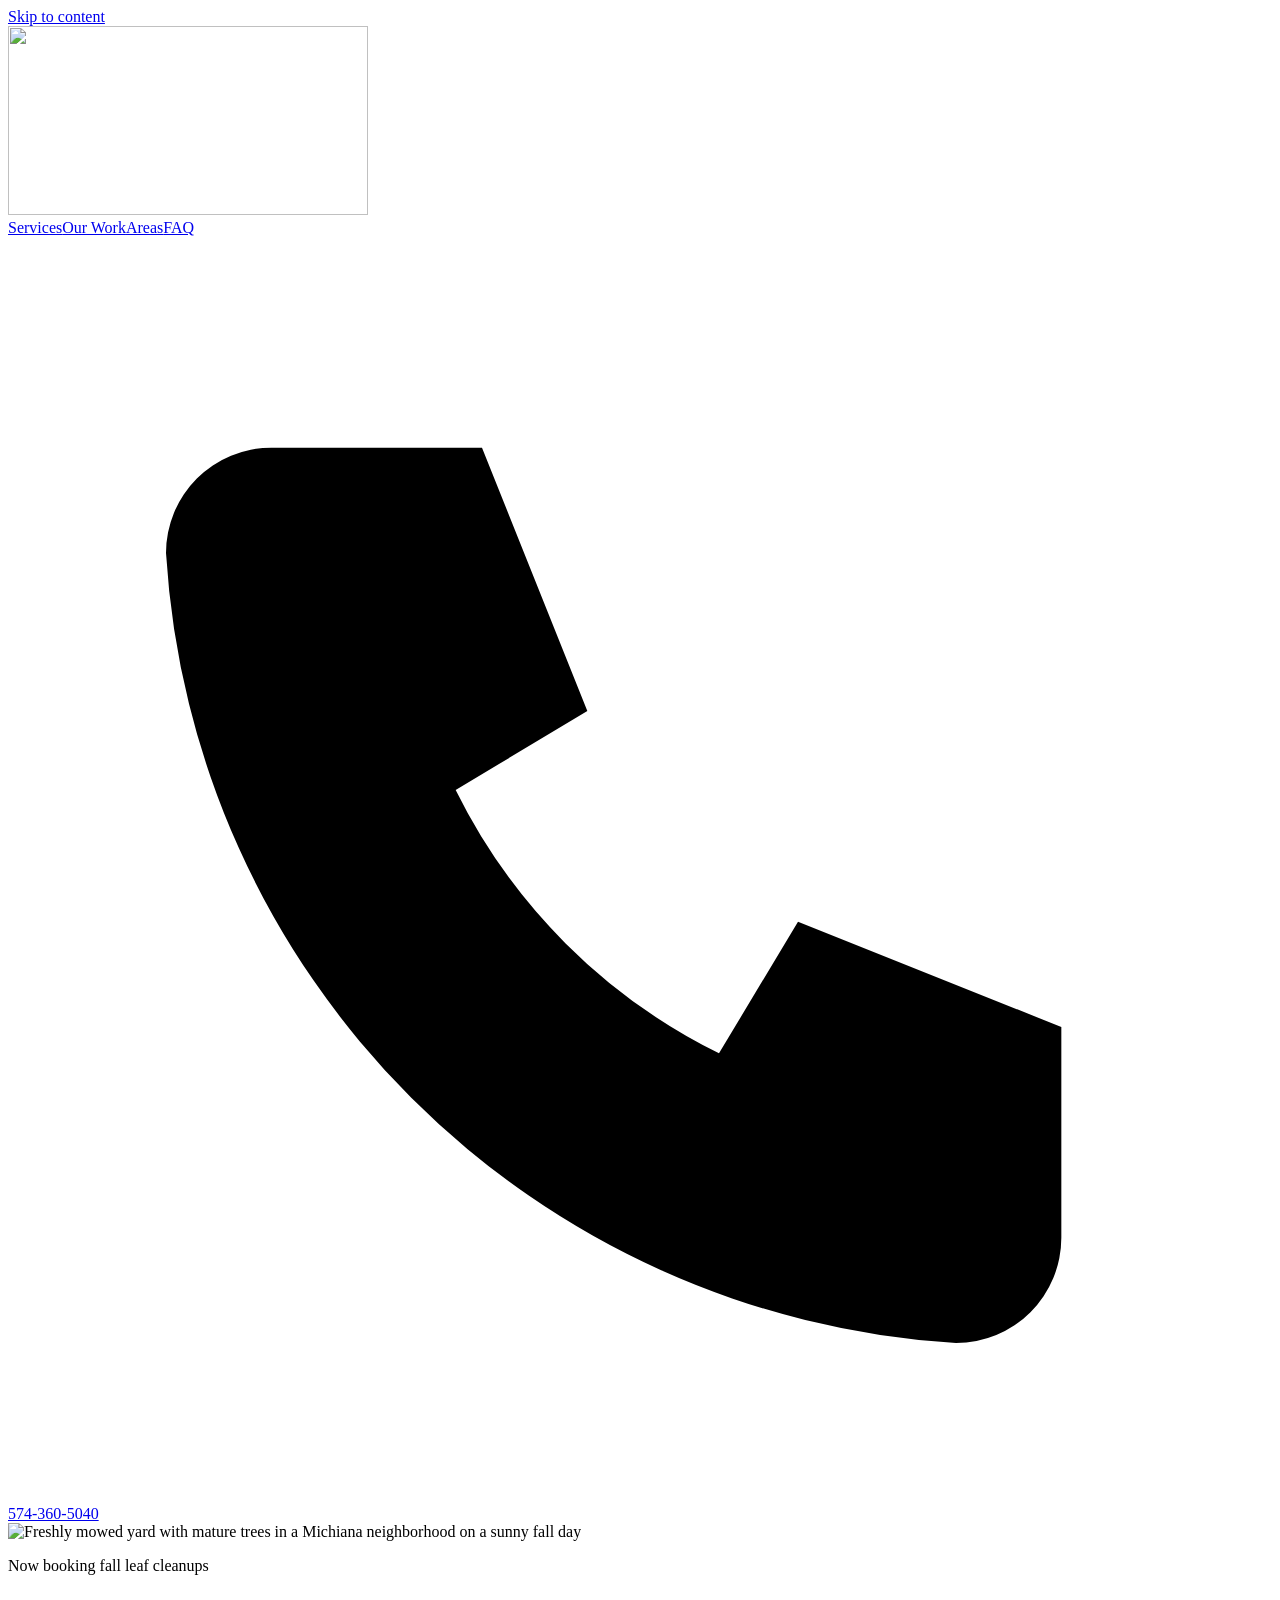
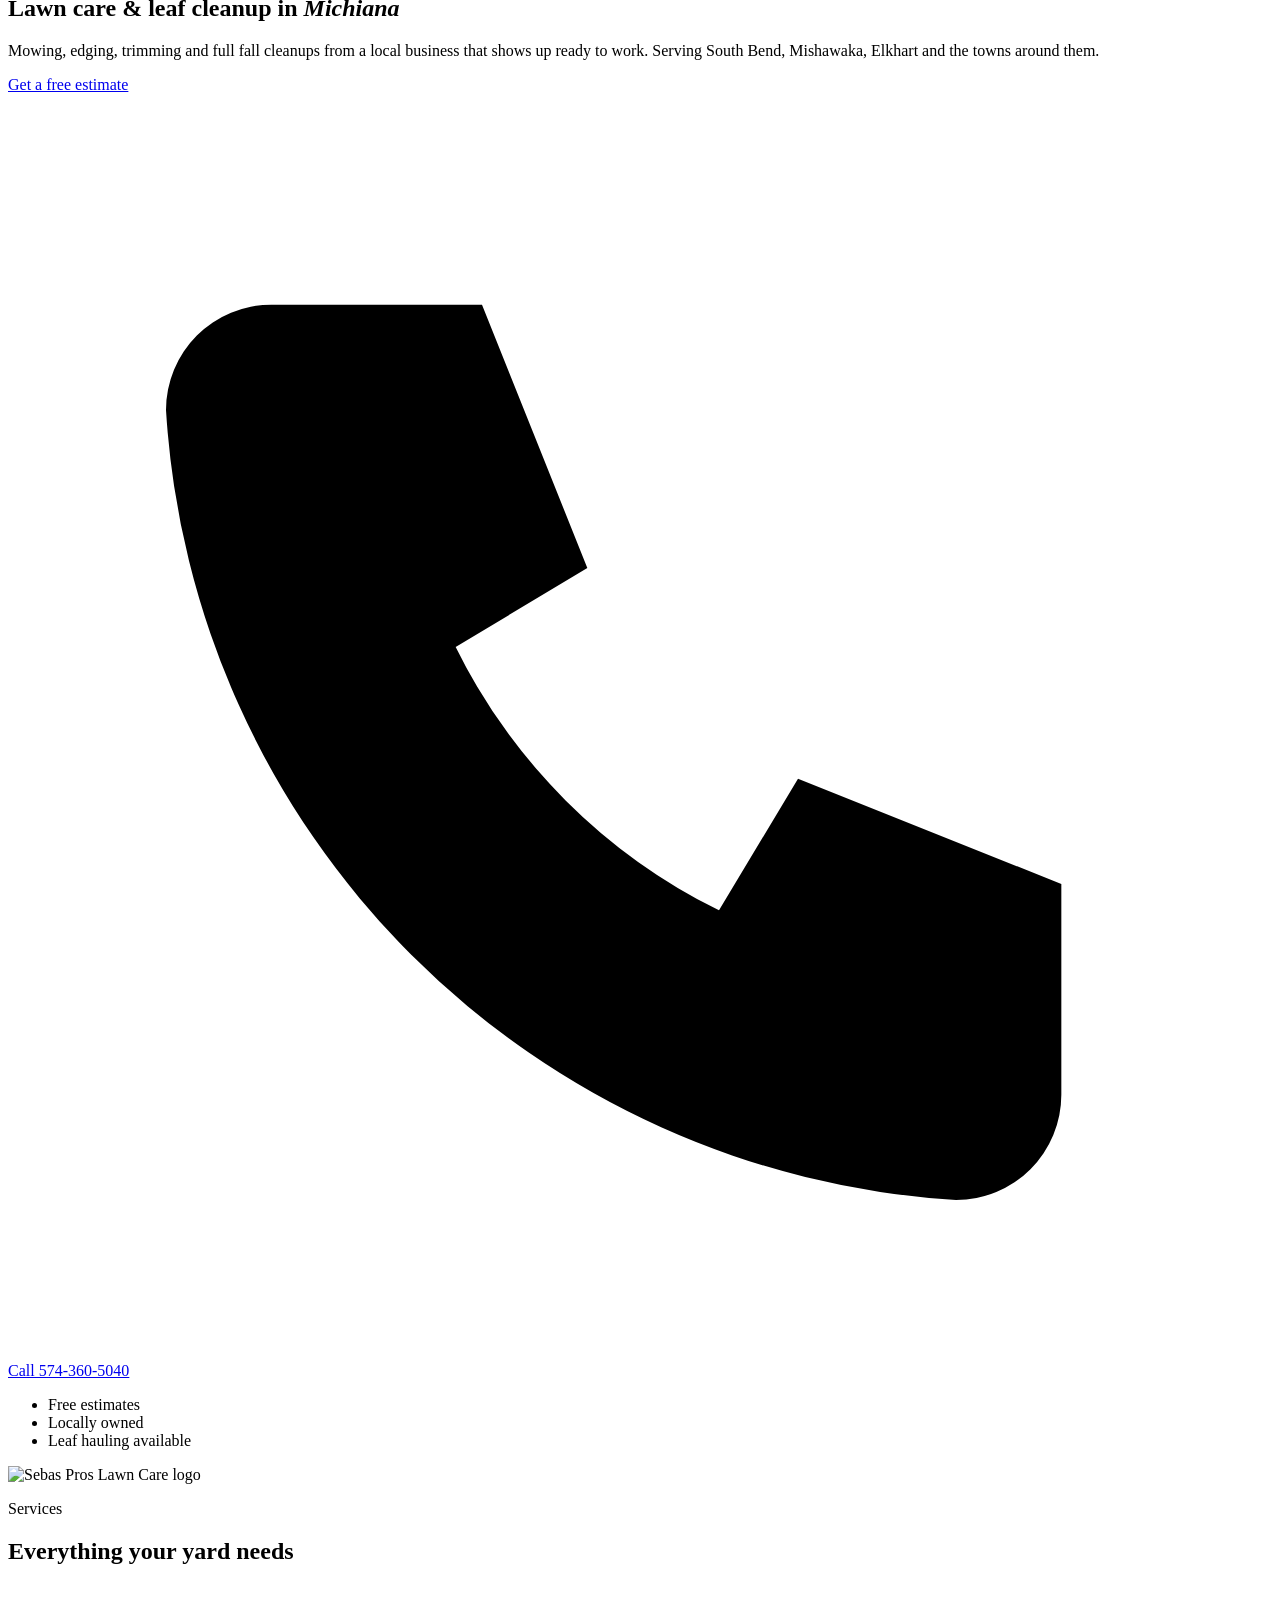
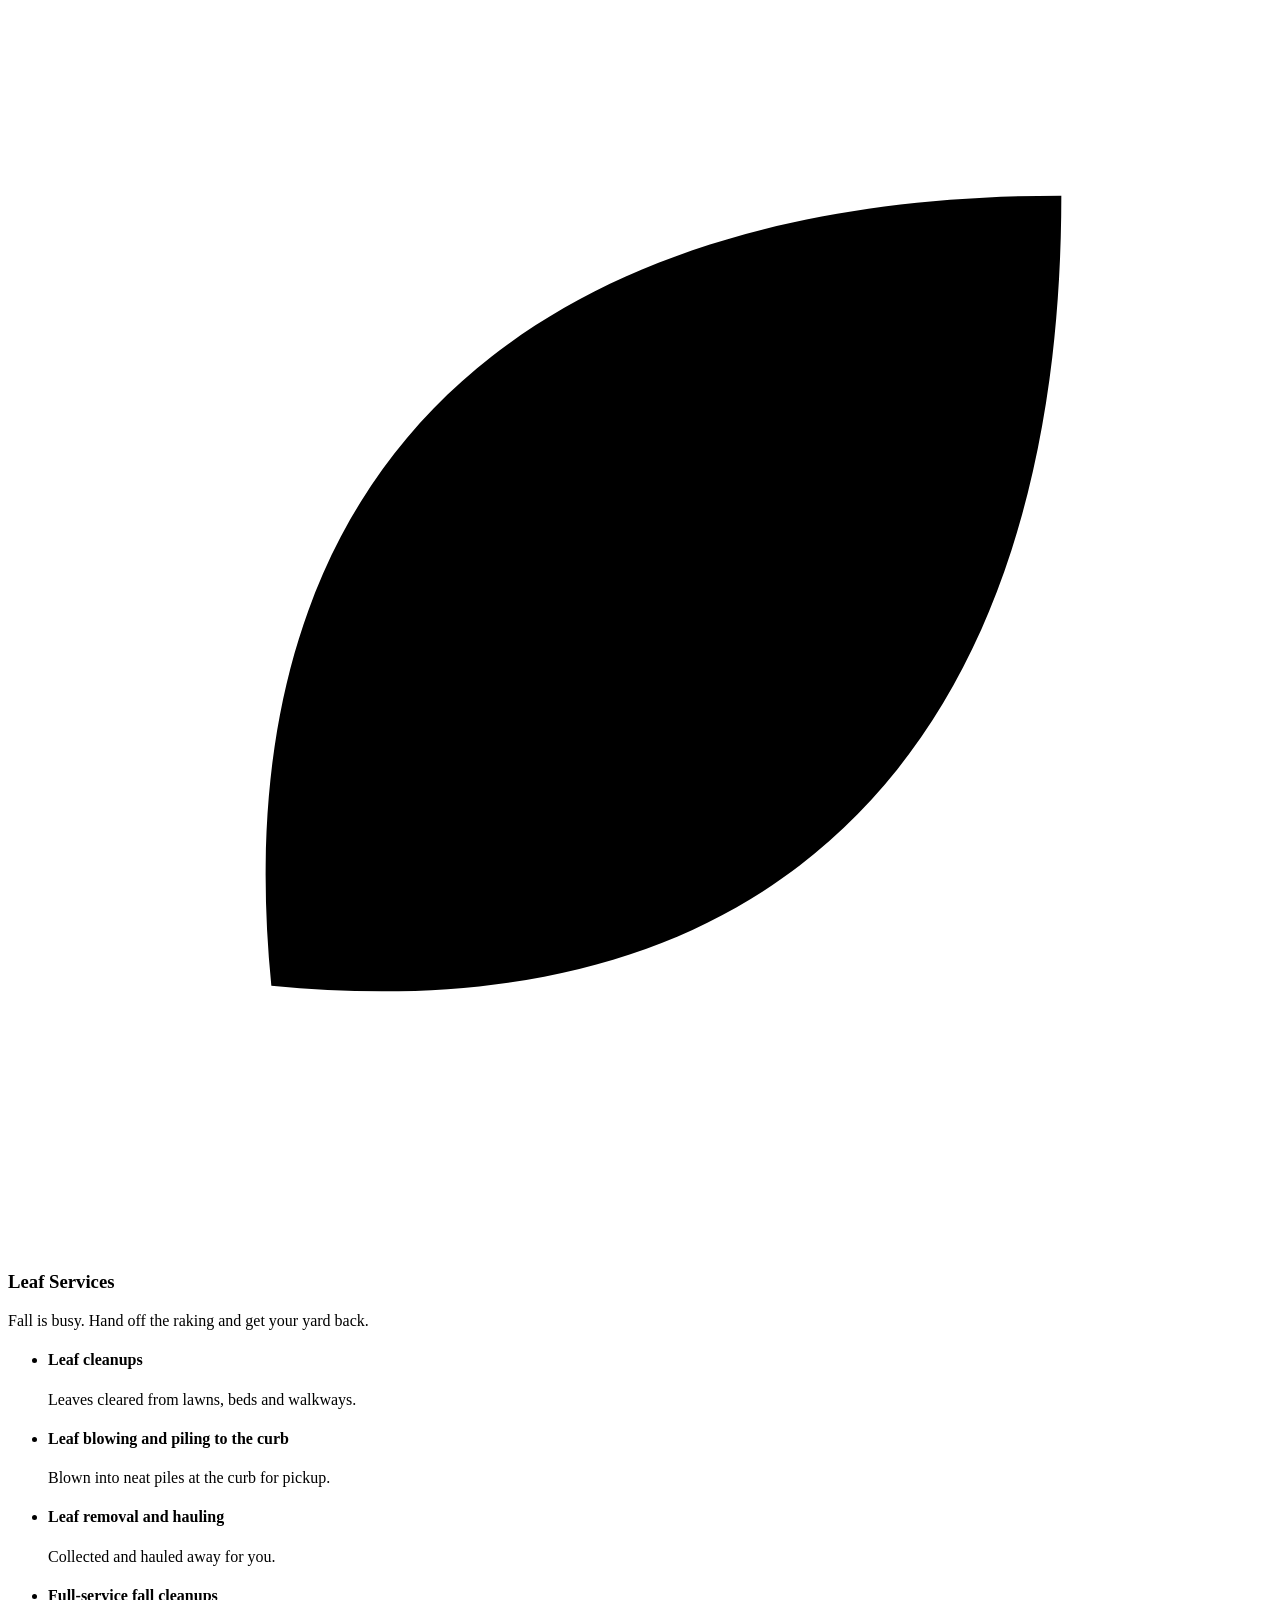
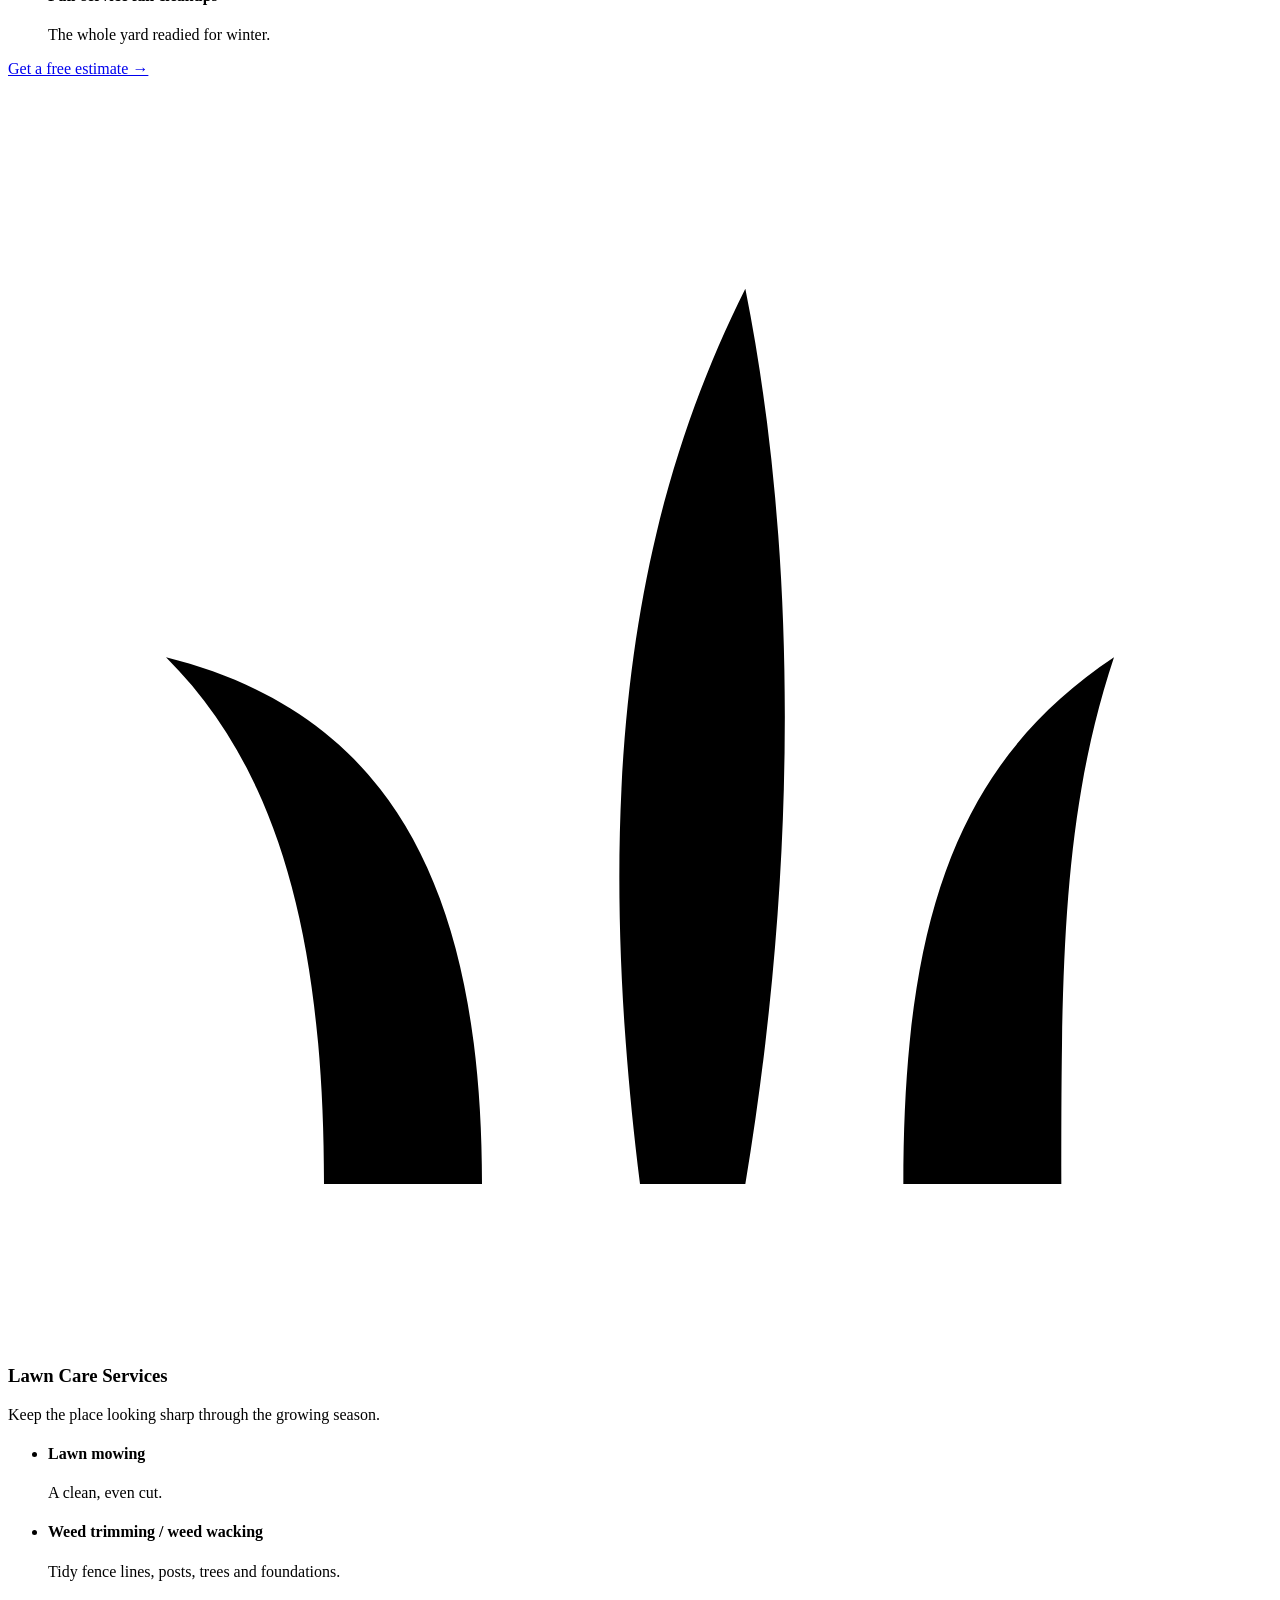
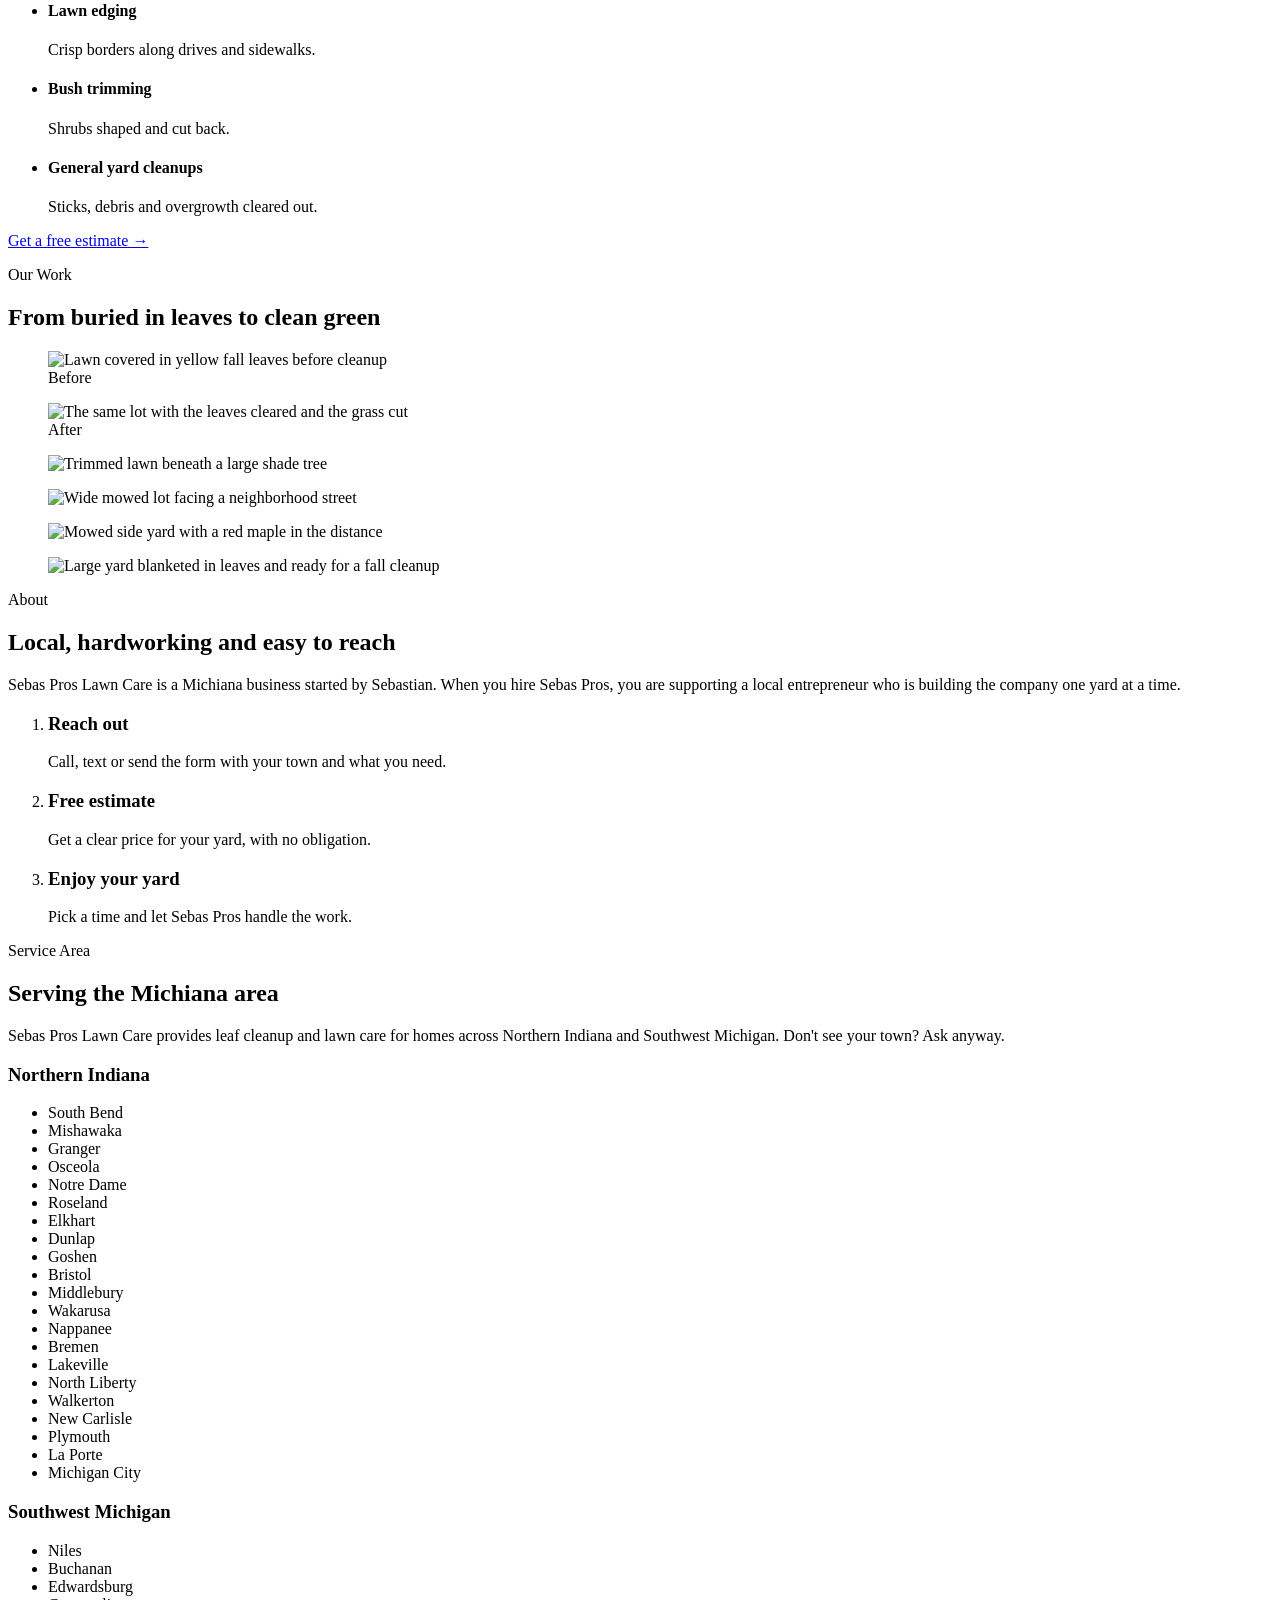
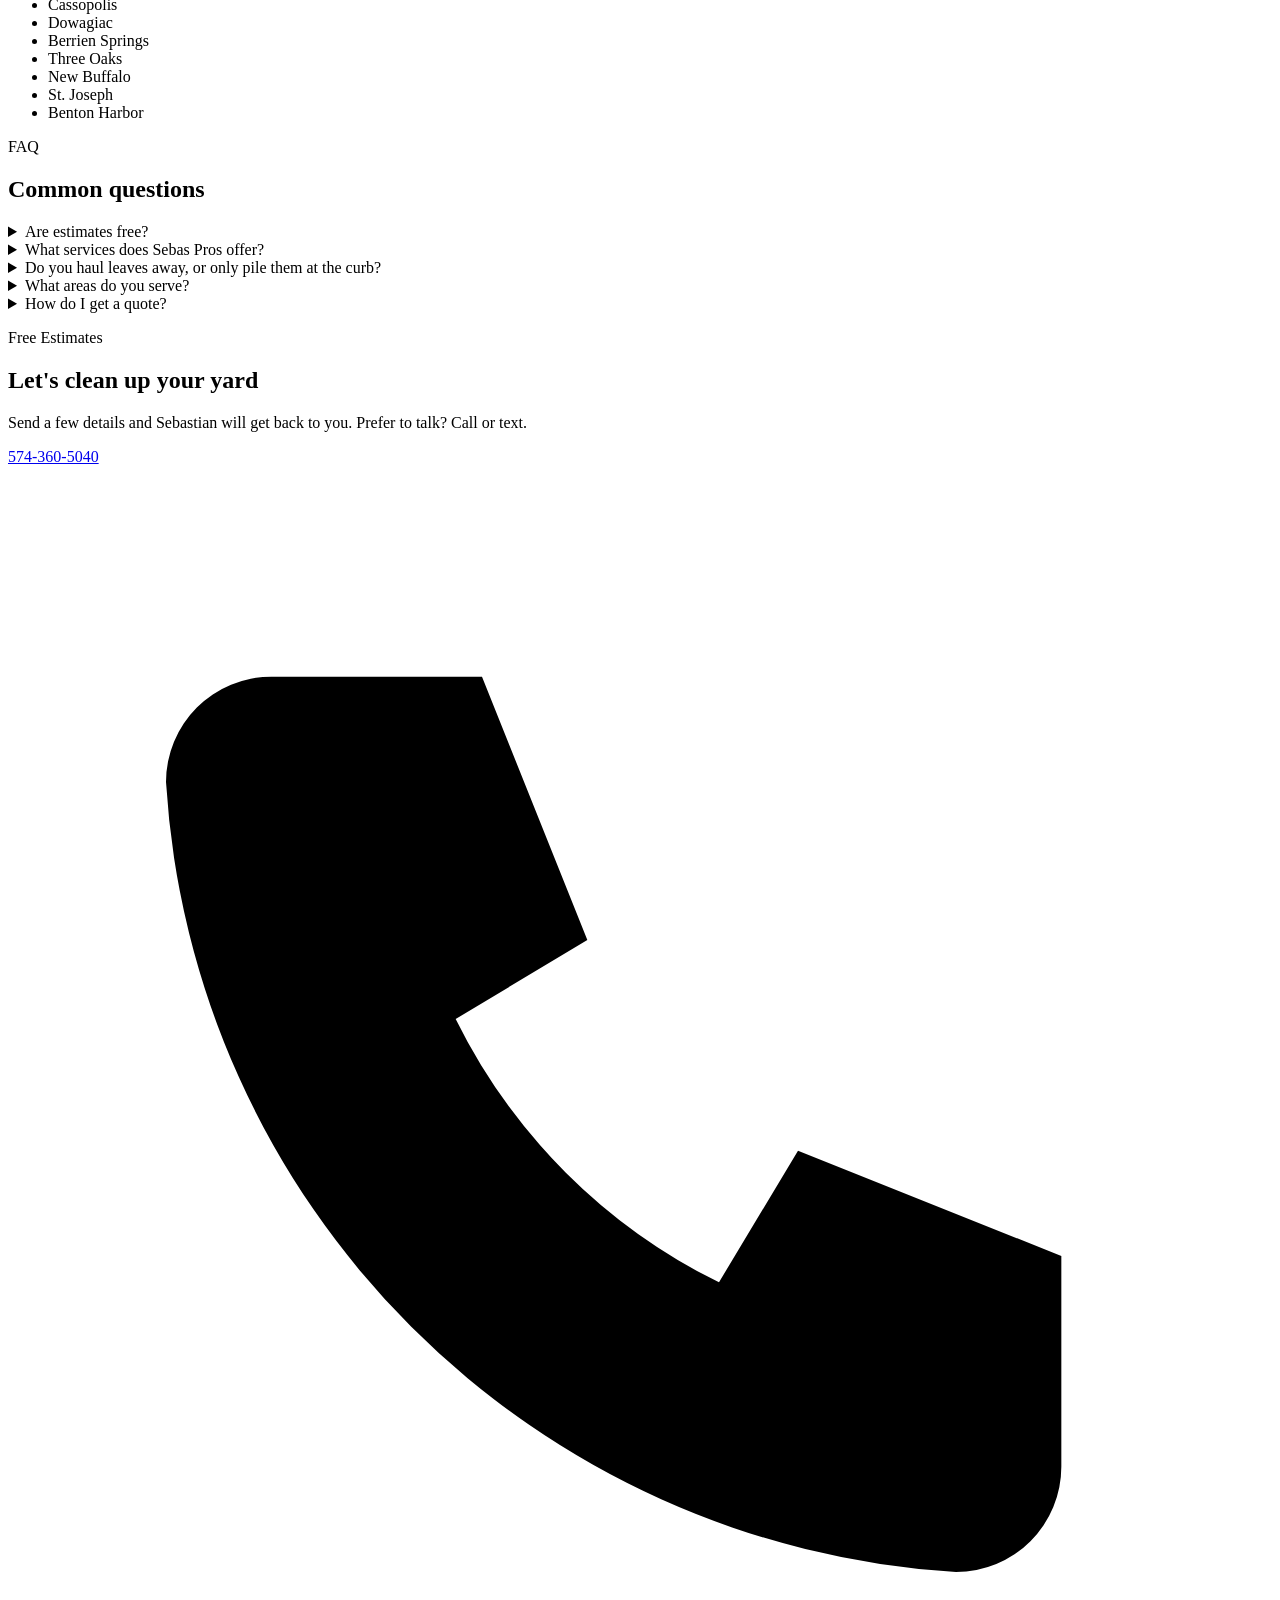
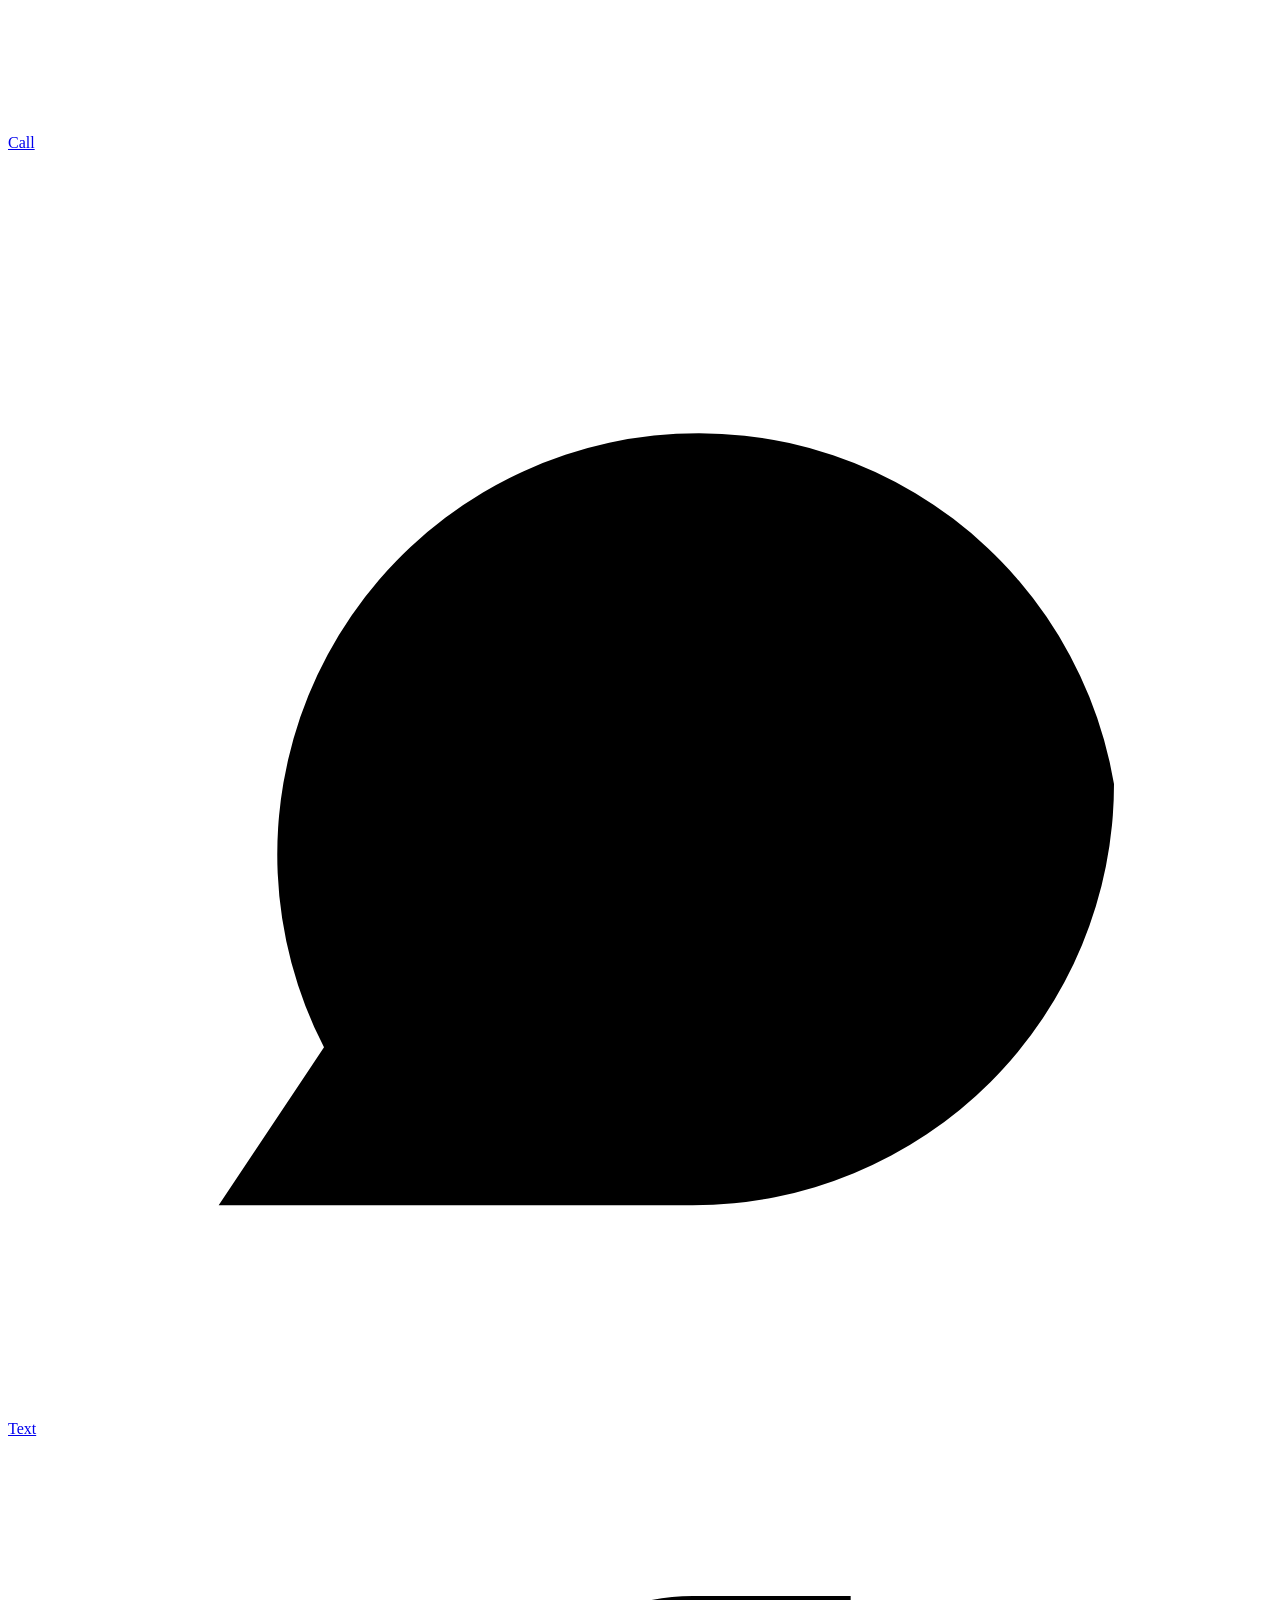
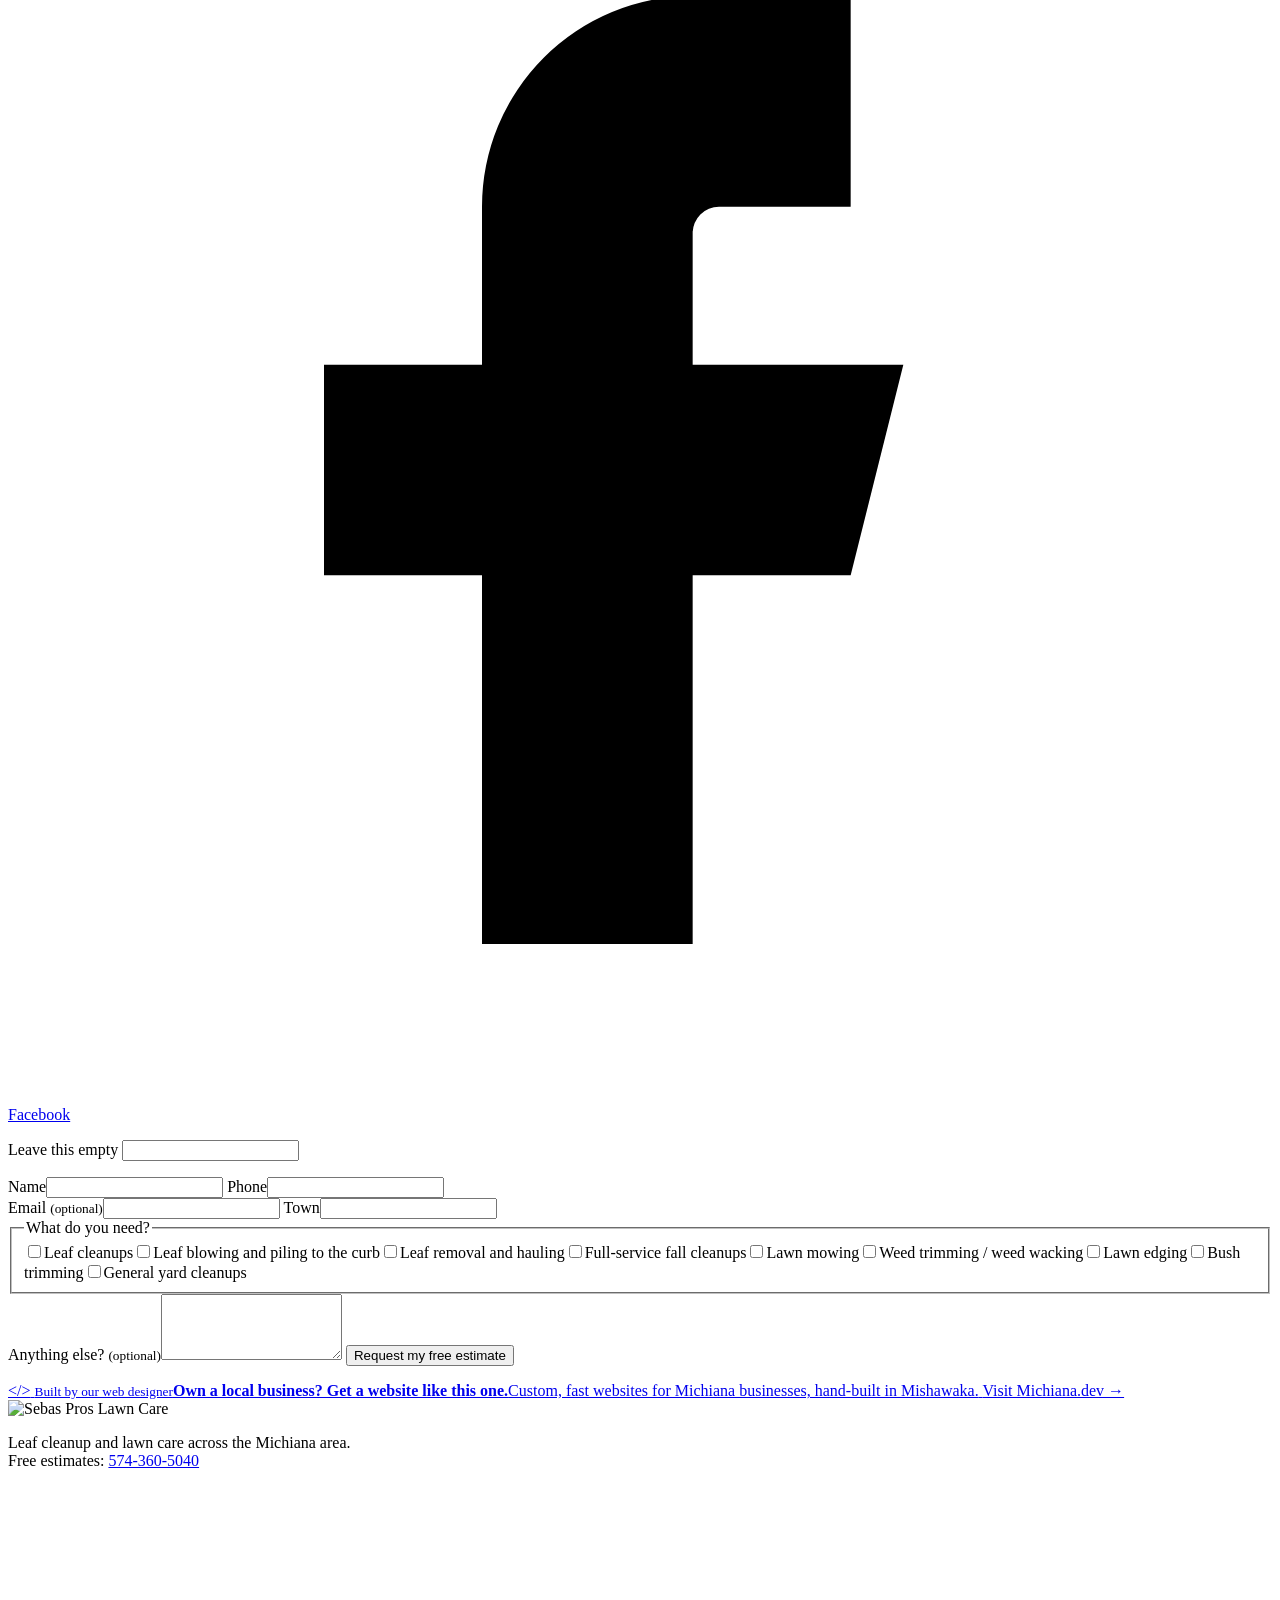
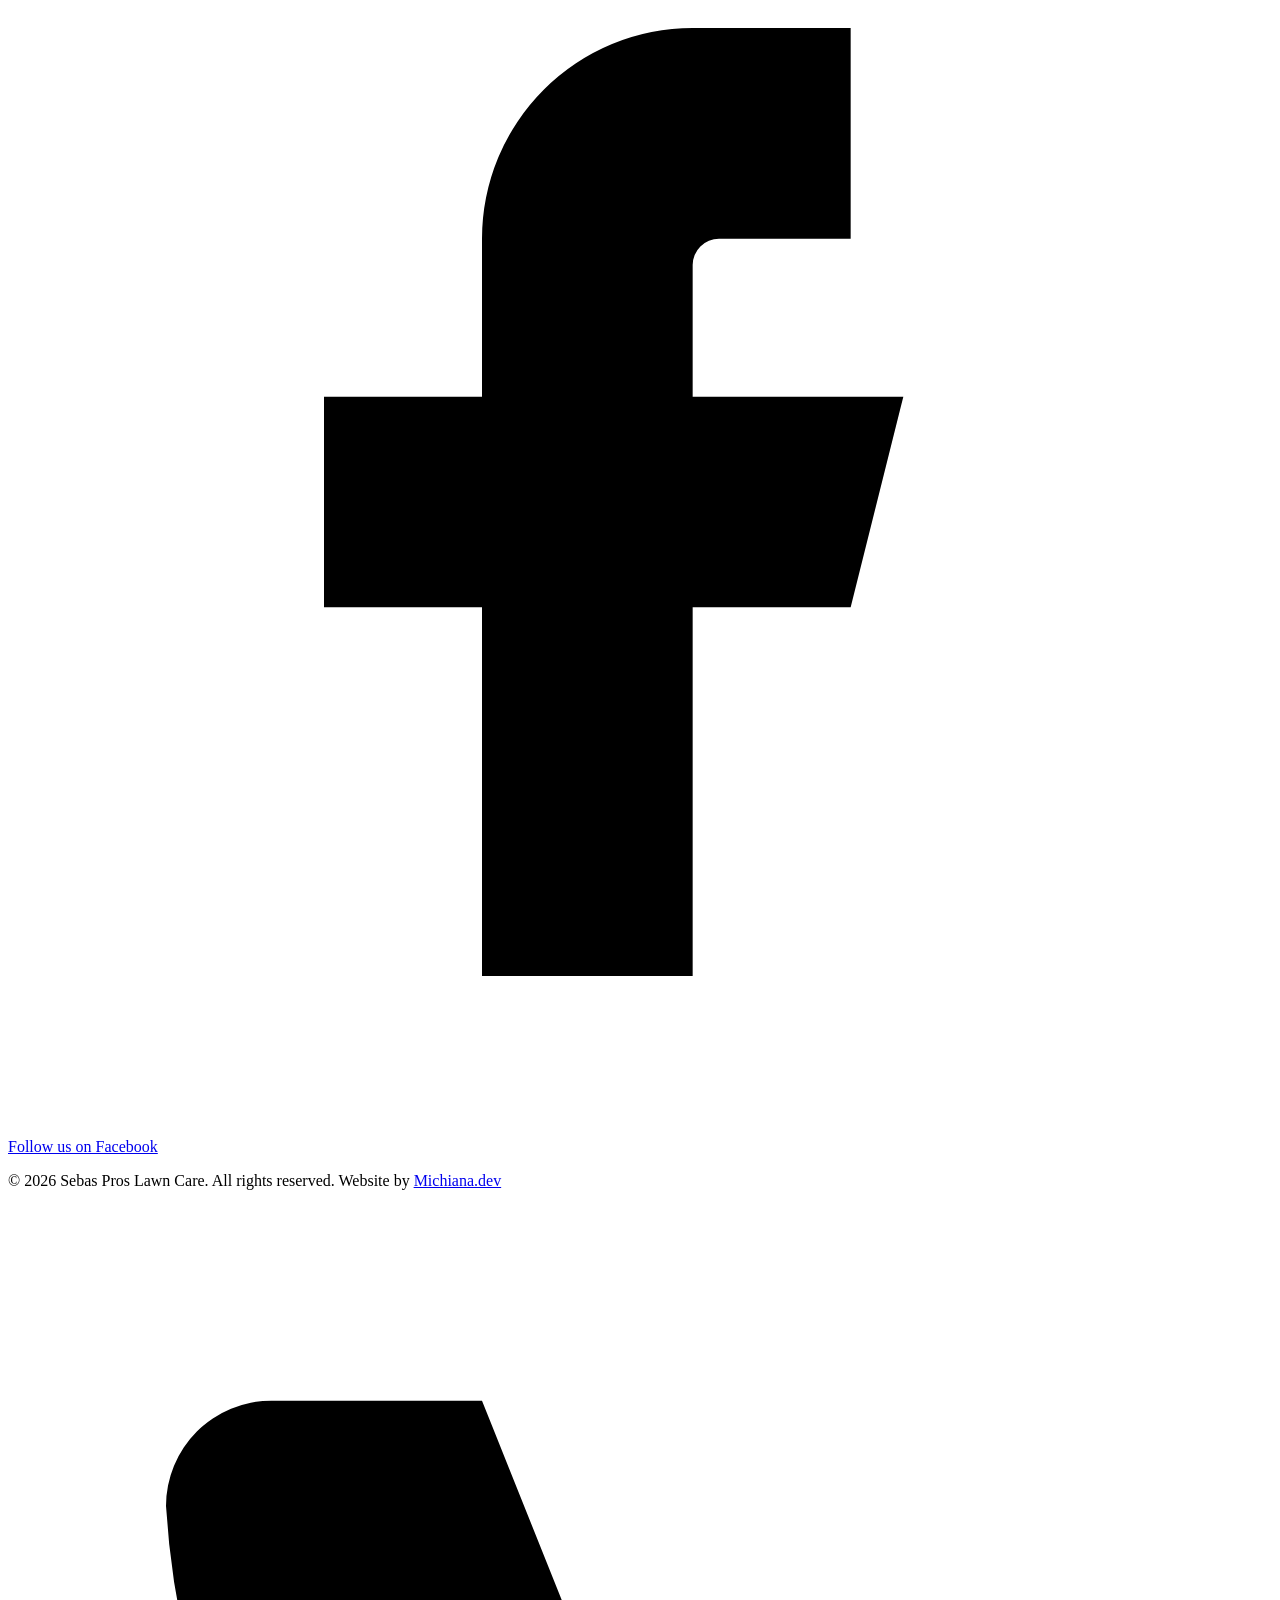
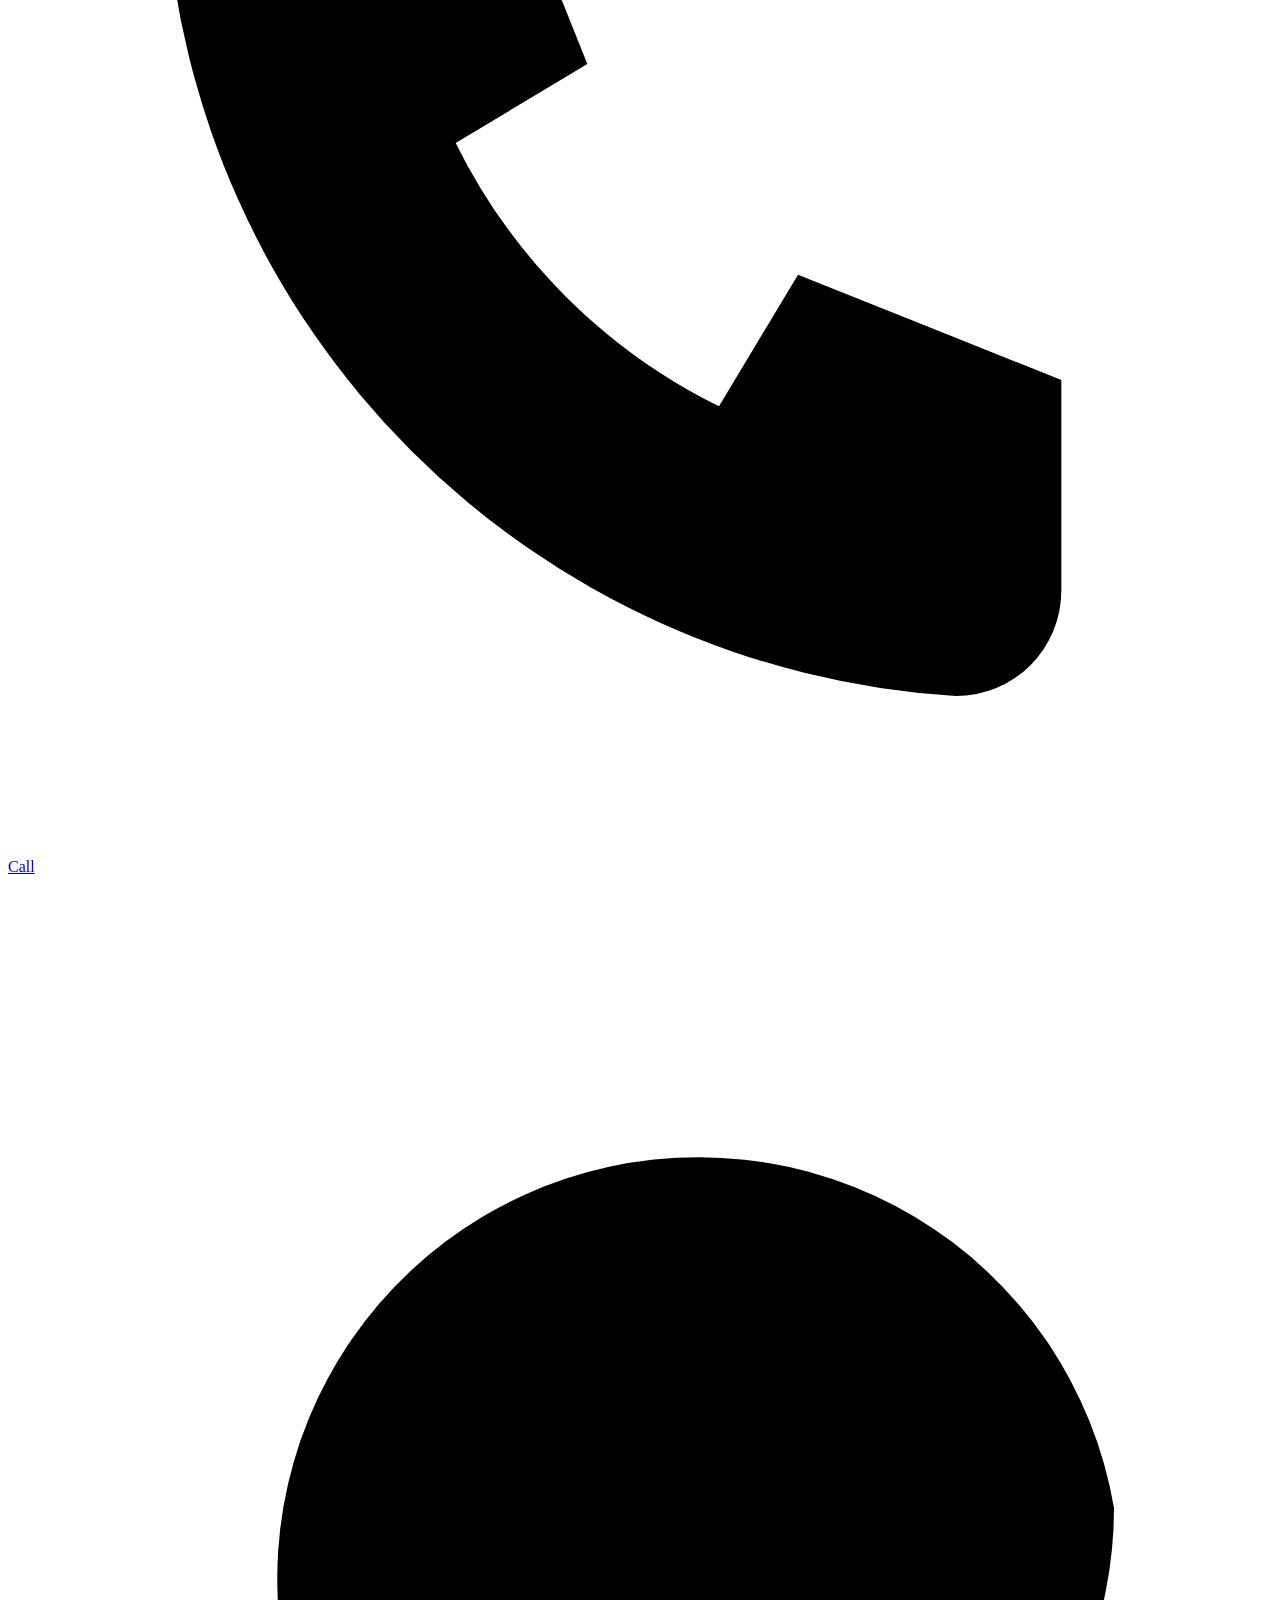
==== public/index.html @ f9e2dcff "Add Sebas Pros Lawn Care one-page website Co-Authored-By: Claude Sonnet 5.5 <noreply@anthropic.com>" ====
<!doctype html>
<html lang="en-US">
<head>
<meta charset="utf-8">
<meta name="viewport" content="width=device-width, initial-scale=1, viewport-fit=cover">
<title>Lawn Care &amp; Leaf Cleanup in Michiana | Sebas Pros</title>
<meta name="description" content="Sebas Pros Lawn Care offers leaf cleanup, leaf hauling, mowing, edging, trimming and yard cleanups in South Bend, Mishawaka, Elkhart and Michiana. Free estimates: 574-360-5040.">
<meta name="robots" content="index, follow, max-image-preview:large, max-snippet:-1">
<link rel="canonical" href="https://sebaspros.netlify.app/">
<meta name="theme-color" content="#050805">
<meta name="geo.region" content="US-IN">
<meta name="geo.placename" content="Michiana">
<meta property="og:type" content="website">
<meta property="og:locale" content="en_US">
<meta property="og:site_name" content="Sebas Pros Lawn Care">
<meta property="og:title" content="Lawn Care &amp; Leaf Cleanup in Michiana | Sebas Pros">
<meta property="og:description" content="Sebas Pros Lawn Care offers leaf cleanup, leaf hauling, mowing, edging, trimming and yard cleanups in South Bend, Mishawaka, Elkhart and Michiana. Free estimates: 574-360-5040.">
<meta property="og:url" content="https://sebaspros.netlify.app/">
<meta property="og:image" content="https://sebaspros.netlify.app/og-image.jpg">
<meta property="og:image:width" content="1200">
<meta property="og:image:height" content="630">
<meta property="og:image:alt" content="Sebas Pros Lawn Care logo over a freshly mowed Michiana yard">
<meta name="twitter:card" content="summary_large_image">
<link rel="icon" href="/favicon.ico" sizes="32x32">
<link rel="icon" href="/favicon.svg" type="image/svg+xml">
<link rel="apple-touch-icon" href="/apple-touch-icon.png">
<link rel="manifest" href="/site.webmanifest">
<link rel="preload" href="/fonts/jakarta.woff2" as="font" type="font/woff2" crossorigin>
<link rel="stylesheet" href="/styles.css">
<script src="/main.js" defer></script>
<script type="application/ld+json">{"@context":"https://schema.org","@graph":[{"@type":"LocalBusiness","@id":"https://sebaspros.netlify.app/#business","name":"Sebas Pros Lawn Care","alternateName":"Sebas Pros","url":"https://sebaspros.netlify.app/","telephone":"+15743605040","sameAs":["https://www.facebook.com/profile.php?id=61596584897221"],"description":"Sebas Pros Lawn Care offers leaf cleanup, leaf hauling, mowing, edging, trimming and yard cleanups in South Bend, Mishawaka, Elkhart and Michiana. Free estimates: 574-360-5040.","image":"https://sebaspros.netlify.app/og-image.jpg","logo":"https://sebaspros.netlify.app/img/logo-640.png","areaServed":[{"@type":"City","name":"South Bend, IN"},{"@type":"City","name":"Mishawaka, IN"},{"@type":"City","name":"Granger, IN"},{"@type":"City","name":"Osceola, IN"},{"@type":"City","name":"Notre Dame, IN"},{"@type":"City","name":"Roseland, IN"},{"@type":"City","name":"Elkhart, IN"},{"@type":"City","name":"Dunlap, IN"},{"@type":"City","name":"Goshen, IN"},{"@type":"City","name":"Bristol, IN"},{"@type":"City","name":"Middlebury, IN"},{"@type":"City","name":"Wakarusa, IN"},{"@type":"City","name":"Nappanee, IN"},{"@type":"City","name":"Bremen, IN"},{"@type":"City","name":"Lakeville, IN"},{"@type":"City","name":"North Liberty, IN"},{"@type":"City","name":"Walkerton, IN"},{"@type":"City","name":"New Carlisle, IN"},{"@type":"City","name":"Plymouth, IN"},{"@type":"City","name":"La Porte, IN"},{"@type":"City","name":"Michigan City, IN"},{"@type":"City","name":"Niles, MI"},{"@type":"City","name":"Buchanan, MI"},{"@type":"City","name":"Edwardsburg, MI"},{"@type":"City","name":"Cassopolis, MI"},{"@type":"City","name":"Dowagiac, MI"},{"@type":"City","name":"Berrien Springs, MI"},{"@type":"City","name":"Three Oaks, MI"},{"@type":"City","name":"New Buffalo, MI"},{"@type":"City","name":"St. Joseph, MI"},{"@type":"City","name":"Benton Harbor, MI"},{"@type":"Place","name":"Michiana"}],"knowsAbout":["Leaf cleanups","Leaf blowing and piling to the curb","Leaf removal and hauling","Full-service fall cleanups","Lawn mowing","Weed trimming / weed wacking","Lawn edging","Bush trimming","General yard cleanups"],"hasOfferCatalog":{"@type":"OfferCatalog","name":"Lawn care and leaf services","itemListElement":[{"@type":"OfferCatalog","name":"Leaf Services","itemListElement":[{"@type":"Offer","itemOffered":{"@type":"Service","name":"Leaf cleanups","description":"Leaves cleared from lawns, beds and walkways."}},{"@type":"Offer","itemOffered":{"@type":"Service","name":"Leaf blowing and piling to the curb","description":"Blown into neat piles at the curb for pickup."}},{"@type":"Offer","itemOffered":{"@type":"Service","name":"Leaf removal and hauling","description":"Collected and hauled away for you."}},{"@type":"Offer","itemOffered":{"@type":"Service","name":"Full-service fall cleanups","description":"The whole yard readied for winter."}}]},{"@type":"OfferCatalog","name":"Lawn Care Services","itemListElement":[{"@type":"Offer","itemOffered":{"@type":"Service","name":"Lawn mowing","description":"A clean, even cut."}},{"@type":"Offer","itemOffered":{"@type":"Service","name":"Weed trimming / weed wacking","description":"Tidy fence lines, posts, trees and foundations."}},{"@type":"Offer","itemOffered":{"@type":"Service","name":"Lawn edging","description":"Crisp borders along drives and sidewalks."}},{"@type":"Offer","itemOffered":{"@type":"Service","name":"Bush trimming","description":"Shrubs shaped and cut back."}},{"@type":"Offer","itemOffered":{"@type":"Service","name":"General yard cleanups","description":"Sticks, debris and overgrowth cleared out."}}]}]},"contactPoint":{"@type":"ContactPoint","telephone":"+15743605040","contactType":"Free estimates"}},{"@type":"WebSite","@id":"https://sebaspros.netlify.app/#website","url":"https://sebaspros.netlify.app/","name":"Sebas Pros Lawn Care","publisher":{"@id":"https://sebaspros.netlify.app/#business"}},{"@type":"FAQPage","@id":"https://sebaspros.netlify.app/#faq","mainEntity":[{"@type":"Question","name":"Are estimates free?","acceptedAnswer":{"@type":"Answer","text":"Yes. Estimates are always free. Call or text 574-360-5040, or send the form on this page."}},{"@type":"Question","name":"What services does Sebas Pros offer?","acceptedAnswer":{"@type":"Answer","text":"Leaf cleanups, leaf blowing and piling to the curb, leaf removal and hauling, full-service fall cleanups, lawn mowing, weed trimming, lawn edging, bush trimming and general yard cleanups."}},{"@type":"Question","name":"Do you haul leaves away, or only pile them at the curb?","acceptedAnswer":{"@type":"Answer","text":"Both. Choose curbside piles for municipal pickup, or have the leaves removed and hauled away."}},{"@type":"Question","name":"What areas do you serve?","acceptedAnswer":{"@type":"Answer","text":"The Michiana area, including South Bend, Mishawaka, Granger, Osceola, Elkhart, Goshen and nearby towns in Northern Indiana, plus Niles, Buchanan, Edwardsburg and other Southwest Michigan communities. If you don't see your town, just ask."}},{"@type":"Question","name":"How do I get a quote?","acceptedAnswer":{"@type":"Answer","text":"Tell us your town and what your yard needs using the form, or call or text 574-360-5040."}}]}]}</script>
</head>
<body>
<a class="skip" href="#main">Skip to content</a>
<header class="nav">
  <a class="brand" href="#top" aria-label="Sebas Pros Lawn Care home"><img src="/img/logo-360.webp" alt="" width="360" height="189"></a>
  <nav aria-label="Main"><a href="#services">Services</a><a href="#work">Our Work</a><a href="#areas">Areas</a><a href="#faq">FAQ</a></nav>
  <a class="btn btn-sm" href="tel:+15743605040"><svg viewBox="0 0 24 24" aria-hidden="true"><path d="M5 4h4l2 5-2.5 1.5a11 11 0 0 0 5 5L15 13l5 2v4a2 2 0 0 1-2 2A16 16 0 0 1 3 6a2 2 0 0 1 2-2Z"/></svg><span>574-360-5040</span></a>
</header>

<main id="main">
<section class="hero" id="top">
  <picture class="hero-bg"><source type="image/avif" srcset="/img/hero-640.avif 640w, /img/hero-1024.avif 1024w, /img/hero-1600.avif 1600w, /img/hero-2048.avif 2048w" sizes="100vw"><source type="image/webp" srcset="/img/hero-640.webp 640w, /img/hero-1024.webp 1024w, /img/hero-1600.webp 1600w, /img/hero-2048.webp 2048w" sizes="100vw"><img src="/img/hero-2048.webp" alt="Freshly mowed yard with mature trees in a Michiana neighborhood on a sunny fall day" width="2048" height="1536" fetchpriority="high"></picture>
  <div class="wrap hero-grid">
    <div>
      <p class="eyebrow"><span class="dot"></span>Now booking fall leaf cleanups</p>
      <h1>Lawn care &amp; leaf cleanup in <em>Michiana</em></h1>
      <p class="lead">Mowing, edging, trimming and full fall cleanups from a local business that shows up ready to work. Serving South Bend, Mishawaka, Elkhart and the towns around them.</p>
      <div class="actions">
        <a class="btn" href="#contact">Get a free estimate</a>
        <a class="btn btn-ghost" href="tel:+15743605040"><svg viewBox="0 0 24 24" aria-hidden="true"><path d="M5 4h4l2 5-2.5 1.5a11 11 0 0 0 5 5L15 13l5 2v4a2 2 0 0 1-2 2A16 16 0 0 1 3 6a2 2 0 0 1 2-2Z"/></svg>Call 574-360-5040</a>
      </div>
      <ul class="ticks"><li>Free estimates</li><li>Locally owned</li><li>Leaf hauling available</li></ul>
    </div>
    <img class="hero-logo" src="/img/logo-960.webp" srcset="/img/logo-640.webp 640w, /img/logo-960.webp 960w" sizes="(min-width: 960px) 480px, 80vw" alt="Sebas Pros Lawn Care logo" width="960" height="504">
  </div>
</section>

<section class="section" id="services">
  <div class="wrap">
    <p class="kicker">Services</p>
    <h2>Everything your yard needs</h2>
    <div class="cards">
      <article class="card reveal" id="leaf-services">
        <div class="card-head"><span class="icon"><svg viewBox="0 0 24 24" aria-hidden="true"><path d="M5 19C4 9 10 4 20 4c0 10-5 16-15 15Zm0 0 8-8"/></svg></span><div><h3>Leaf Services</h3><p>Fall is busy. Hand off the raking and get your yard back.</p></div></div>
        <ul><li><h4>Leaf cleanups</h4><p>Leaves cleared from lawns, beds and walkways.</p></li><li><h4>Leaf blowing and piling to the curb</h4><p>Blown into neat piles at the curb for pickup.</p></li><li><h4>Leaf removal and hauling</h4><p>Collected and hauled away for you.</p></li><li><h4>Full-service fall cleanups</h4><p>The whole yard readied for winter.</p></li></ul>
        <a class="link" href="#contact">Get a free estimate &rarr;</a>
      </article>
      <article class="card reveal" id="lawn-services">
        <div class="card-head"><span class="icon"><svg viewBox="0 0 24 24" aria-hidden="true"><path d="M3 21h18M6 21c0-5-1-8-3-10 4 1 6 4 6 10M12 21c-1-8 0-13 2-17 1 5 1 11 0 17M17 21c0-5 1-8 4-10-1 3-1 6-1 10"/></svg></span><div><h3>Lawn Care Services</h3><p>Keep the place looking sharp through the growing season.</p></div></div>
        <ul><li><h4>Lawn mowing</h4><p>A clean, even cut.</p></li><li><h4>Weed trimming / weed wacking</h4><p>Tidy fence lines, posts, trees and foundations.</p></li><li><h4>Lawn edging</h4><p>Crisp borders along drives and sidewalks.</p></li><li><h4>Bush trimming</h4><p>Shrubs shaped and cut back.</p></li><li><h4>General yard cleanups</h4><p>Sticks, debris and overgrowth cleared out.</p></li></ul>
        <a class="link" href="#contact">Get a free estimate &rarr;</a>
      </article>
    </div>
  </div>
</section>

<section class="section alt" id="work">
  <div class="wrap">
    <p class="kicker">Our Work</p>
    <h2>From buried in leaves to clean green</h2>
    <div class="compare">
      <figure class="reveal"><picture><source type="image/avif" srcset="/img/leaves-480.avif 480w, /img/leaves-800.avif 800w, /img/leaves-1200.avif 1200w" sizes="(min-width: 760px) 560px, 100vw"><source type="image/webp" srcset="/img/leaves-480.webp 480w, /img/leaves-800.webp 800w, /img/leaves-1200.webp 1200w" sizes="(min-width: 760px) 560px, 100vw"><img src="/img/leaves-1200.webp" alt="Lawn covered in yellow fall leaves before cleanup" width="1200" height="900" loading="lazy" decoding="async"></picture><figcaption>Before</figcaption></figure>
      <figure class="reveal"><picture><source type="image/avif" srcset="/img/clean-480.avif 480w, /img/clean-800.avif 800w, /img/clean-1200.avif 1200w" sizes="(min-width: 760px) 560px, 100vw"><source type="image/webp" srcset="/img/clean-480.webp 480w, /img/clean-800.webp 800w, /img/clean-1200.webp 1200w" sizes="(min-width: 760px) 560px, 100vw"><img src="/img/clean-1200.webp" alt="The same lot with the leaves cleared and the grass cut" width="1200" height="900" loading="lazy" decoding="async"></picture><figcaption class="after">After</figcaption></figure>
    </div>
    <div class="gallery">
      <figure class="reveal tall"><picture><source type="image/avif" srcset="/img/tree-480.avif 480w, /img/tree-800.avif 800w" sizes="(min-width: 760px) 380px, 50vw"><source type="image/webp" srcset="/img/tree-480.webp 480w, /img/tree-800.webp 800w" sizes="(min-width: 760px) 380px, 50vw"><img src="/img/tree-800.webp" alt="Trimmed lawn beneath a large shade tree" width="800" height="1067" loading="lazy" decoding="async"></picture></figure>
      <figure class="reveal"><picture><source type="image/avif" srcset="/img/front-480.avif 480w, /img/front-800.avif 800w, /img/front-1200.avif 1200w" sizes="(min-width: 760px) 380px, 50vw"><source type="image/webp" srcset="/img/front-480.webp 480w, /img/front-800.webp 800w, /img/front-1200.webp 1200w" sizes="(min-width: 760px) 380px, 50vw"><img src="/img/front-1200.webp" alt="Wide mowed lot facing a neighborhood street" width="1200" height="900" loading="lazy" decoding="async"></picture></figure>
      <figure class="reveal"><picture><source type="image/avif" srcset="/img/yard-480.avif 480w, /img/yard-800.avif 800w, /img/yard-1200.avif 1200w" sizes="(min-width: 760px) 380px, 50vw"><source type="image/webp" srcset="/img/yard-480.webp 480w, /img/yard-800.webp 800w, /img/yard-1200.webp 1200w" sizes="(min-width: 760px) 380px, 50vw"><img src="/img/yard-1200.webp" alt="Mowed side yard with a red maple in the distance" width="1200" height="900" loading="lazy" decoding="async"></picture></figure>
      <figure class="reveal wide"><picture><source type="image/avif" srcset="/img/covered-480.avif 480w, /img/covered-800.avif 800w, /img/covered-1200.avif 1200w" sizes="(min-width: 760px) 760px, 100vw"><source type="image/webp" srcset="/img/covered-480.webp 480w, /img/covered-800.webp 800w, /img/covered-1200.webp 1200w" sizes="(min-width: 760px) 760px, 100vw"><img src="/img/covered-1200.webp" alt="Large yard blanketed in leaves and ready for a fall cleanup" width="1200" height="900" loading="lazy" decoding="async"></picture></figure>
    </div>
  </div>
</section>

<section class="section" id="about">
  <div class="wrap about">
    <div class="reveal">
      <p class="kicker">About</p>
      <h2>Local, hardworking and easy to reach</h2>
      <p>Sebas Pros Lawn Care is a Michiana business started by Sebastian. When you hire Sebas Pros, you are supporting a local entrepreneur who is building the company one yard at a time.</p>
    </div>
    <ol class="steps">
      <li class="reveal"><h3>Reach out</h3><p>Call, text or send the form with your town and what you need.</p></li>
      <li class="reveal"><h3>Free estimate</h3><p>Get a clear price for your yard, with no obligation.</p></li>
      <li class="reveal"><h3>Enjoy your yard</h3><p>Pick a time and let Sebas Pros handle the work.</p></li>
    </ol>
  </div>
</section>

<section class="section alt" id="areas">
  <div class="wrap">
    <p class="kicker">Service Area</p>
    <h2>Serving the Michiana area</h2>
    <p class="intro">Sebas Pros Lawn Care provides leaf cleanup and lawn care for homes across Northern Indiana and Southwest Michigan. Don't see your town? Ask anyway.</p>
    <div class="areas">
      <div class="area reveal"><h3>Northern Indiana</h3>
        <ul class="towns"><li>South Bend</li><li>Mishawaka</li><li>Granger</li><li>Osceola</li><li>Notre Dame</li><li>Roseland</li><li>Elkhart</li><li>Dunlap</li><li>Goshen</li><li>Bristol</li><li>Middlebury</li><li>Wakarusa</li><li>Nappanee</li><li>Bremen</li><li>Lakeville</li><li>North Liberty</li><li>Walkerton</li><li>New Carlisle</li><li>Plymouth</li><li>La Porte</li><li>Michigan City</li></ul></div>
      <div class="area reveal"><h3>Southwest Michigan</h3>
        <ul class="towns"><li>Niles</li><li>Buchanan</li><li>Edwardsburg</li><li>Cassopolis</li><li>Dowagiac</li><li>Berrien Springs</li><li>Three Oaks</li><li>New Buffalo</li><li>St. Joseph</li><li>Benton Harbor</li></ul></div>
    </div>
  </div>
</section>

<section class="section" id="faq">
  <div class="wrap narrow">
    <p class="kicker">FAQ</p>
    <h2>Common questions</h2>
    <details class="reveal" name="faq"><summary>Are estimates free?</summary><p>Yes. Estimates are always free. Call or text 574-360-5040, or send the form on this page.</p></details><details class="reveal" name="faq"><summary>What services does Sebas Pros offer?</summary><p>Leaf cleanups, leaf blowing and piling to the curb, leaf removal and hauling, full-service fall cleanups, lawn mowing, weed trimming, lawn edging, bush trimming and general yard cleanups.</p></details><details class="reveal" name="faq"><summary>Do you haul leaves away, or only pile them at the curb?</summary><p>Both. Choose curbside piles for municipal pickup, or have the leaves removed and hauled away.</p></details><details class="reveal" name="faq"><summary>What areas do you serve?</summary><p>The Michiana area, including South Bend, Mishawaka, Granger, Osceola, Elkhart, Goshen and nearby towns in Northern Indiana, plus Niles, Buchanan, Edwardsburg and other Southwest Michigan communities. If you don&#x27;t see your town, just ask.</p></details><details class="reveal" name="faq"><summary>How do I get a quote?</summary><p>Tell us your town and what your yard needs using the form, or call or text 574-360-5040.</p></details>
  </div>
</section>

<section class="section alt" id="contact">
  <div class="wrap contact">
    <div>
      <p class="kicker">Free Estimates</p>
      <h2>Let's clean up your yard</h2>
      <p class="intro">Send a few details and Sebastian will get back to you. Prefer to talk? Call or text.</p>
      <a class="big-phone" href="tel:+15743605040">574-360-5040</a>
      <div class="actions">
        <a class="btn btn-ghost" href="tel:+15743605040"><svg viewBox="0 0 24 24" aria-hidden="true"><path d="M5 4h4l2 5-2.5 1.5a11 11 0 0 0 5 5L15 13l5 2v4a2 2 0 0 1-2 2A16 16 0 0 1 3 6a2 2 0 0 1 2-2Z"/></svg>Call</a>
        <a class="btn btn-ghost" href="sms:+15743605040"><svg viewBox="0 0 24 24" aria-hidden="true"><path d="M21 12a8 8 0 0 1-8 8H4l2-3a8 8 0 1 1 15-5Z"/></svg>Text</a>
        <a class="btn btn-ghost" href="https://www.facebook.com/profile.php?id=61596584897221" target="_blank" rel="noopener"><svg viewBox="0 0 24 24" aria-hidden="true"><path d="M15 3h-2a4 4 0 0 0-4 4v3H6v4h3v7h4v-7h3l1-4h-4V7.5A.5.5 0 0 1 13.5 7H16V3Z"/></svg>Facebook</a>
      </div>
    </div>
    <form class="form" name="estimate" method="POST" action="/thanks" data-netlify="true" netlify-honeypot="bot-field">
      <input type="hidden" name="form-name" value="estimate">
      <input type="hidden" name="subject" value="New estimate request from the Sebas Pros website">
      <p class="hp"><label>Leave this empty <input name="bot-field" tabindex="-1" autocomplete="off"></label></p>
      <div class="row">
        <label>Name<input name="name" autocomplete="name" required maxlength="100"></label>
        <label>Phone<input name="phone" type="tel" autocomplete="tel" required maxlength="30"></label>
      </div>
      <div class="row">
        <label><span>Email <small>(optional)</small></span><input name="email" type="email" autocomplete="email" maxlength="150"></label>
        <label>Town<input name="town" list="towns" required maxlength="80"><datalist id="towns"><option value="South Bend, IN"><option value="Mishawaka, IN"><option value="Granger, IN"><option value="Osceola, IN"><option value="Notre Dame, IN"><option value="Roseland, IN"><option value="Elkhart, IN"><option value="Dunlap, IN"><option value="Goshen, IN"><option value="Bristol, IN"><option value="Middlebury, IN"><option value="Wakarusa, IN"><option value="Nappanee, IN"><option value="Bremen, IN"><option value="Lakeville, IN"><option value="North Liberty, IN"><option value="Walkerton, IN"><option value="New Carlisle, IN"><option value="Plymouth, IN"><option value="La Porte, IN"><option value="Michigan City, IN"><option value="Niles, MI"><option value="Buchanan, MI"><option value="Edwardsburg, MI"><option value="Cassopolis, MI"><option value="Dowagiac, MI"><option value="Berrien Springs, MI"><option value="Three Oaks, MI"><option value="New Buffalo, MI"><option value="St. Joseph, MI"><option value="Benton Harbor, MI"></datalist></label>
      </div>
      <fieldset><legend>What do you need?</legend><div class="chips"><label class="chip"><input type="checkbox" name="services[]" value="Leaf cleanups"><span>Leaf cleanups</span></label><label class="chip"><input type="checkbox" name="services[]" value="Leaf blowing and piling to the curb"><span>Leaf blowing and piling to the curb</span></label><label class="chip"><input type="checkbox" name="services[]" value="Leaf removal and hauling"><span>Leaf removal and hauling</span></label><label class="chip"><input type="checkbox" name="services[]" value="Full-service fall cleanups"><span>Full-service fall cleanups</span></label><label class="chip"><input type="checkbox" name="services[]" value="Lawn mowing"><span>Lawn mowing</span></label><label class="chip"><input type="checkbox" name="services[]" value="Weed trimming / weed wacking"><span>Weed trimming / weed wacking</span></label><label class="chip"><input type="checkbox" name="services[]" value="Lawn edging"><span>Lawn edging</span></label><label class="chip"><input type="checkbox" name="services[]" value="Bush trimming"><span>Bush trimming</span></label><label class="chip"><input type="checkbox" name="services[]" value="General yard cleanups"><span>General yard cleanups</span></label></div></fieldset>
      <label><span>Anything else? <small>(optional)</small></span><textarea name="message" rows="4" maxlength="2000"></textarea></label>
      <button class="btn" type="submit">Request my free estimate</button>
      <p class="status" role="status" aria-live="polite"></p>
    </form>
  </div>
</section>

<aside class="promo" aria-label="Advertisement for Michiana.dev">
  <div class="wrap">
    <a class="promo-card reveal" href="https://michiana.dev/?utm_source=sebaspros&amp;utm_medium=referral&amp;utm_campaign=promo" target="_blank" rel="noopener">
      <span class="promo-mark" aria-hidden="true">&lt;/&gt;</span>
      <span class="promo-text"><small>Built by our web designer</small><strong>Own a local business? Get a website like this one.</strong><span>Custom, fast websites for Michiana businesses, hand-built in Mishawaka.</span></span>
      <span class="promo-cta">Visit Michiana.dev &rarr;</span>
    </a>
  </div>
</aside>
</main>

<footer>
  <div class="wrap foot">
    <img src="/img/logo-360.webp" alt="Sebas Pros Lawn Care" width="360" height="189" loading="lazy">
    <p>Leaf cleanup and lawn care across the Michiana area.<br>Free estimates: <a href="tel:+15743605040">574-360-5040</a><br><a class="social" href="https://www.facebook.com/profile.php?id=61596584897221" target="_blank" rel="noopener"><svg viewBox="0 0 24 24" aria-hidden="true"><path d="M15 3h-2a4 4 0 0 0-4 4v3H6v4h3v7h4v-7h3l1-4h-4V7.5A.5.5 0 0 1 13.5 7H16V3Z"/></svg>Follow us on Facebook</a></p>
  </div>
  <div class="wrap foot-base">
    <span>&copy; <span id="year">2026</span> Sebas Pros Lawn Care. All rights reserved.</span>
    <span>Website by <a class="credit" href="https://michiana.dev/?utm_source=sebaspros&amp;utm_medium=referral&amp;utm_campaign=footer" target="_blank" rel="noopener">Michiana.dev</a></span>
  </div>
</footer>

<div class="dock" aria-label="Quick contact">
  <a href="tel:+15743605040"><svg viewBox="0 0 24 24" aria-hidden="true"><path d="M5 4h4l2 5-2.5 1.5a11 11 0 0 0 5 5L15 13l5 2v4a2 2 0 0 1-2 2A16 16 0 0 1 3 6a2 2 0 0 1 2-2Z"/></svg>Call</a>
  <a href="sms:+15743605040"><svg viewBox="0 0 24 24" aria-hidden="true"><path d="M21 12a8 8 0 0 1-8 8H4l2-3a8 8 0 1 1 15-5Z"/></svg>Text</a>
  <a class="primary" href="#contact">Free estimate</a>
</div>
</body>
</html>
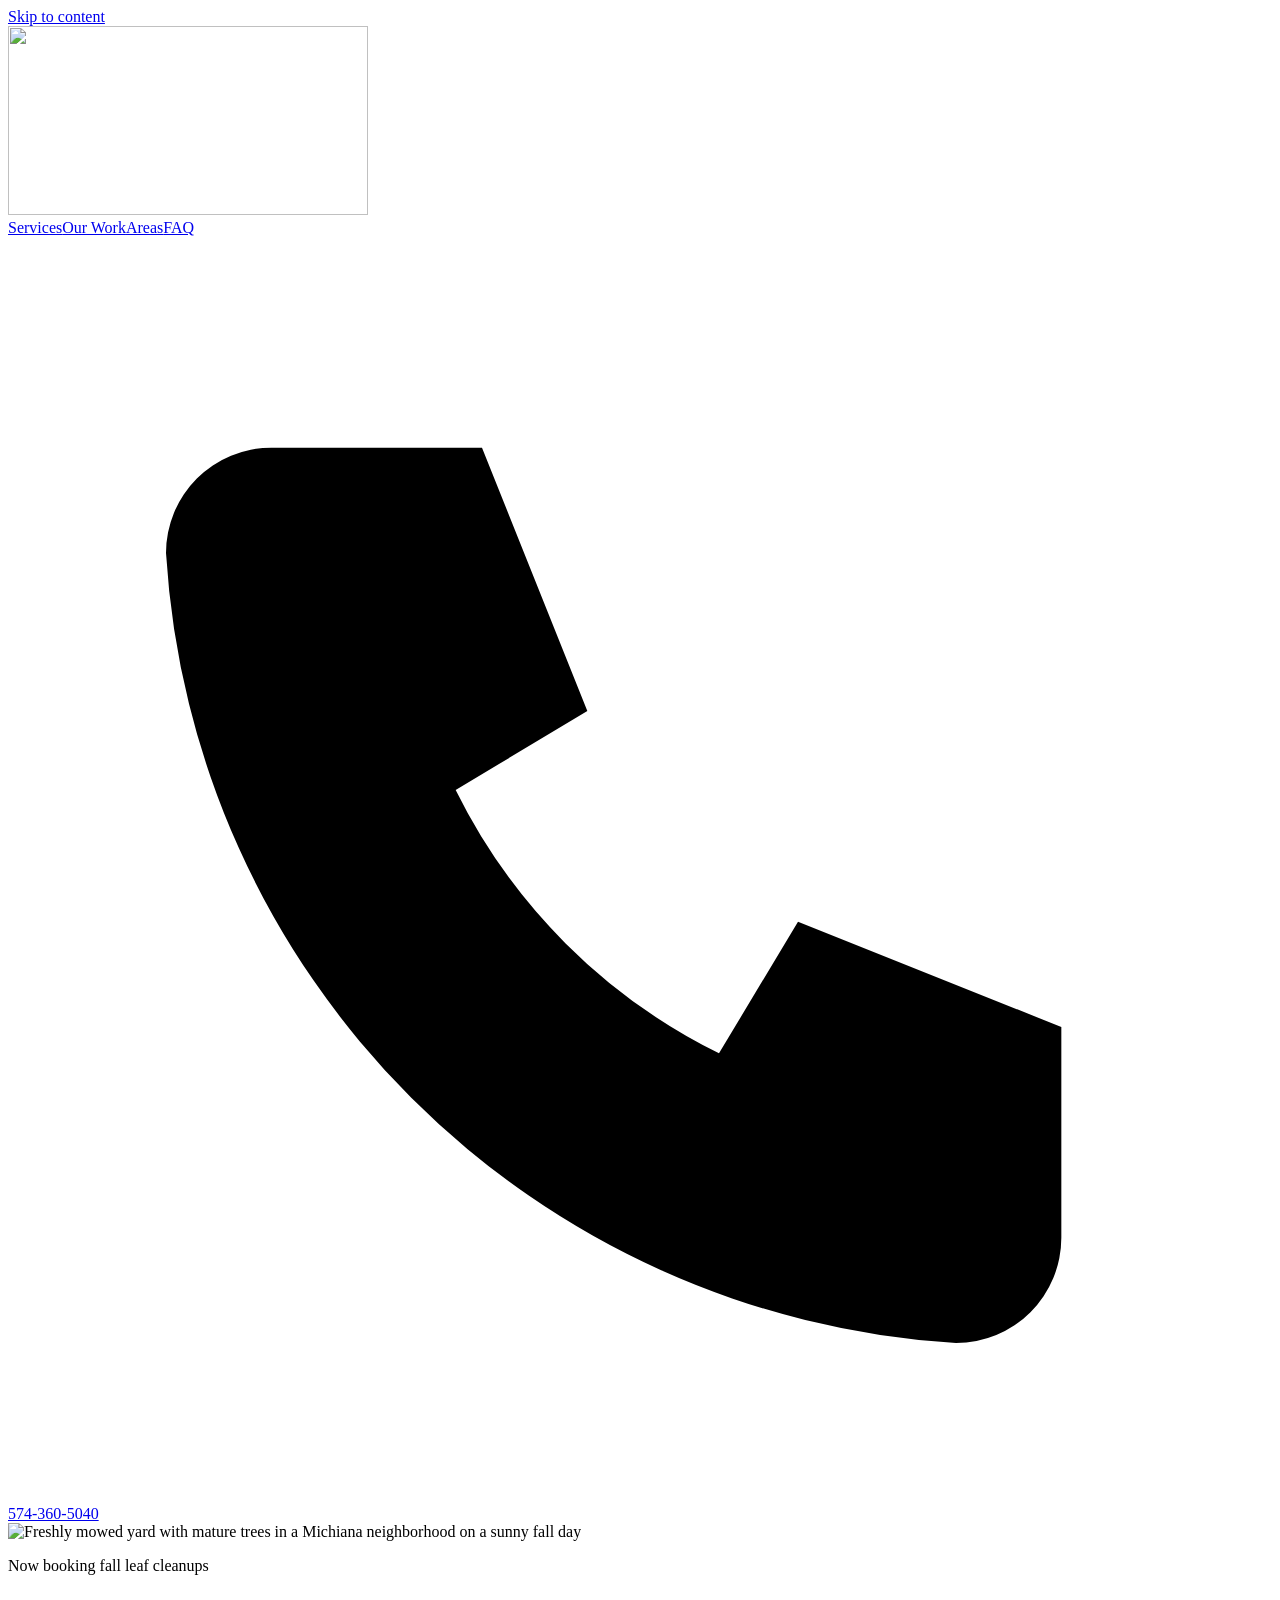
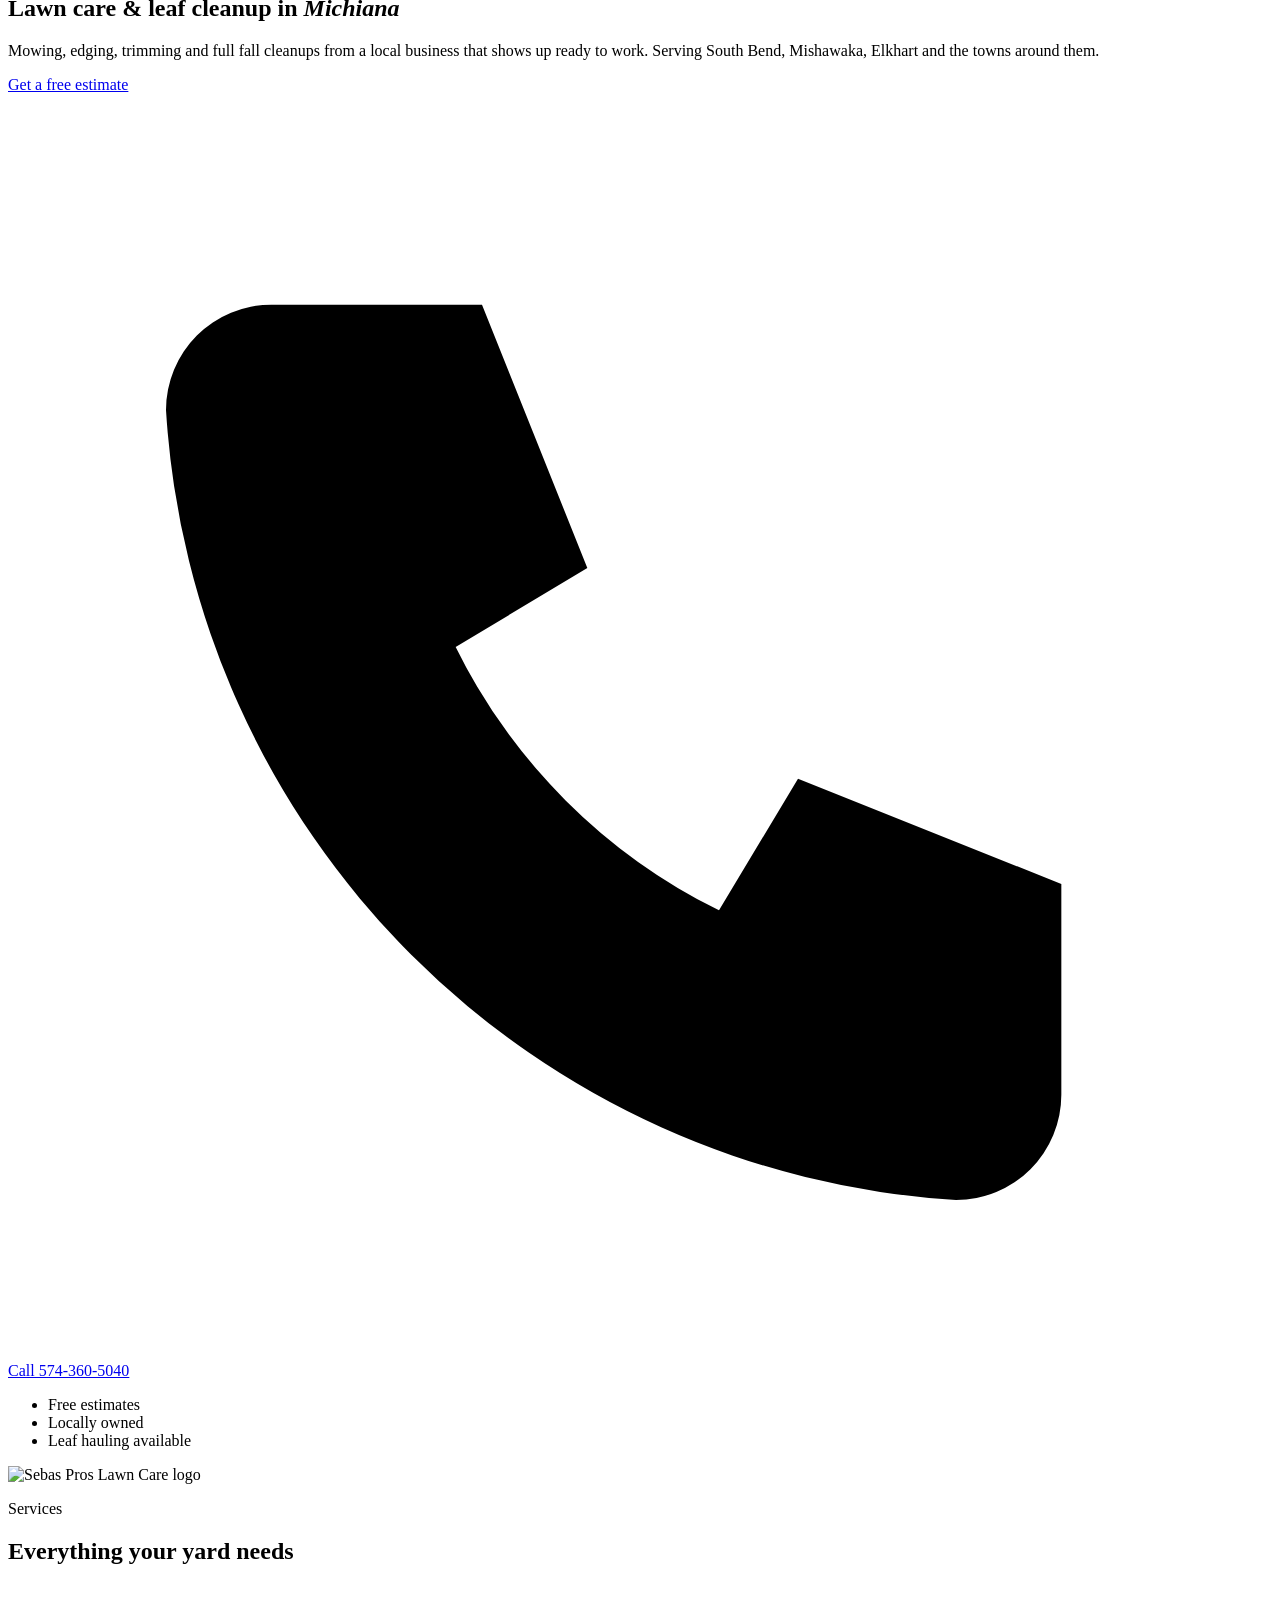
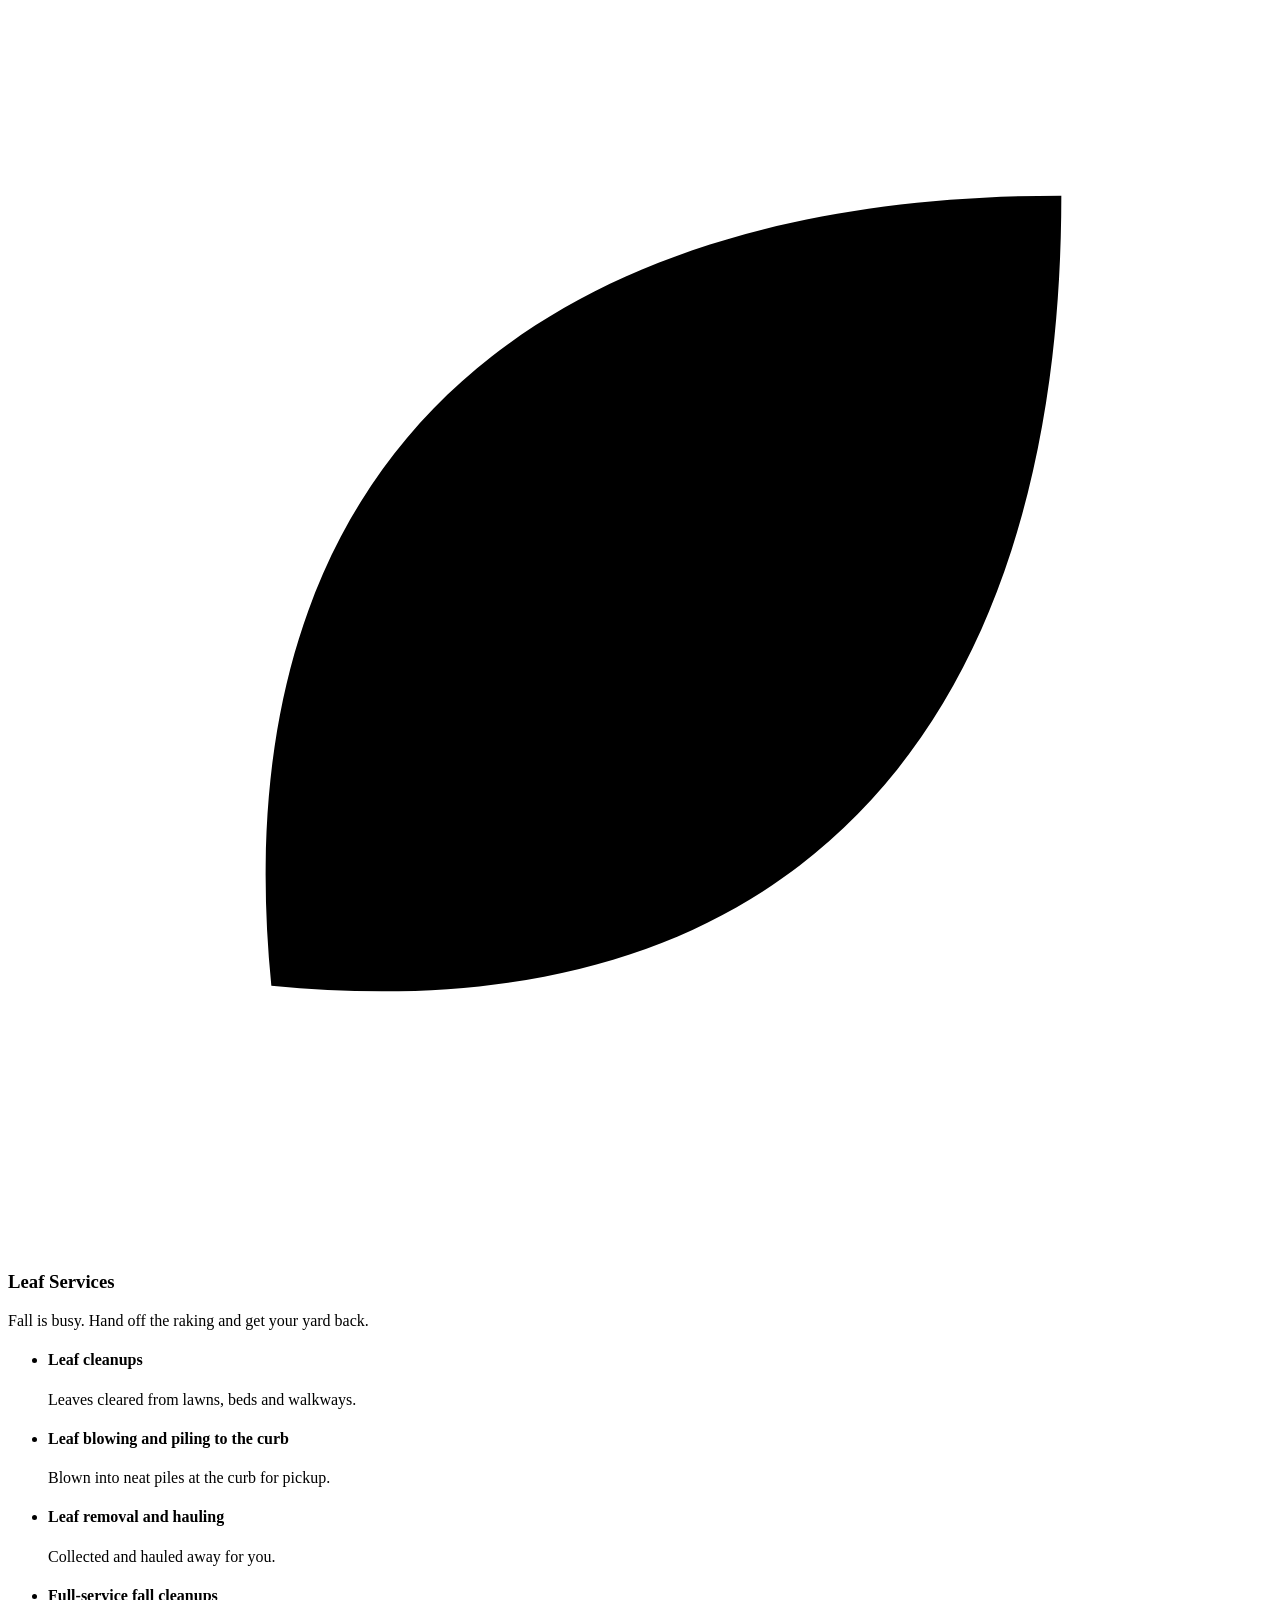
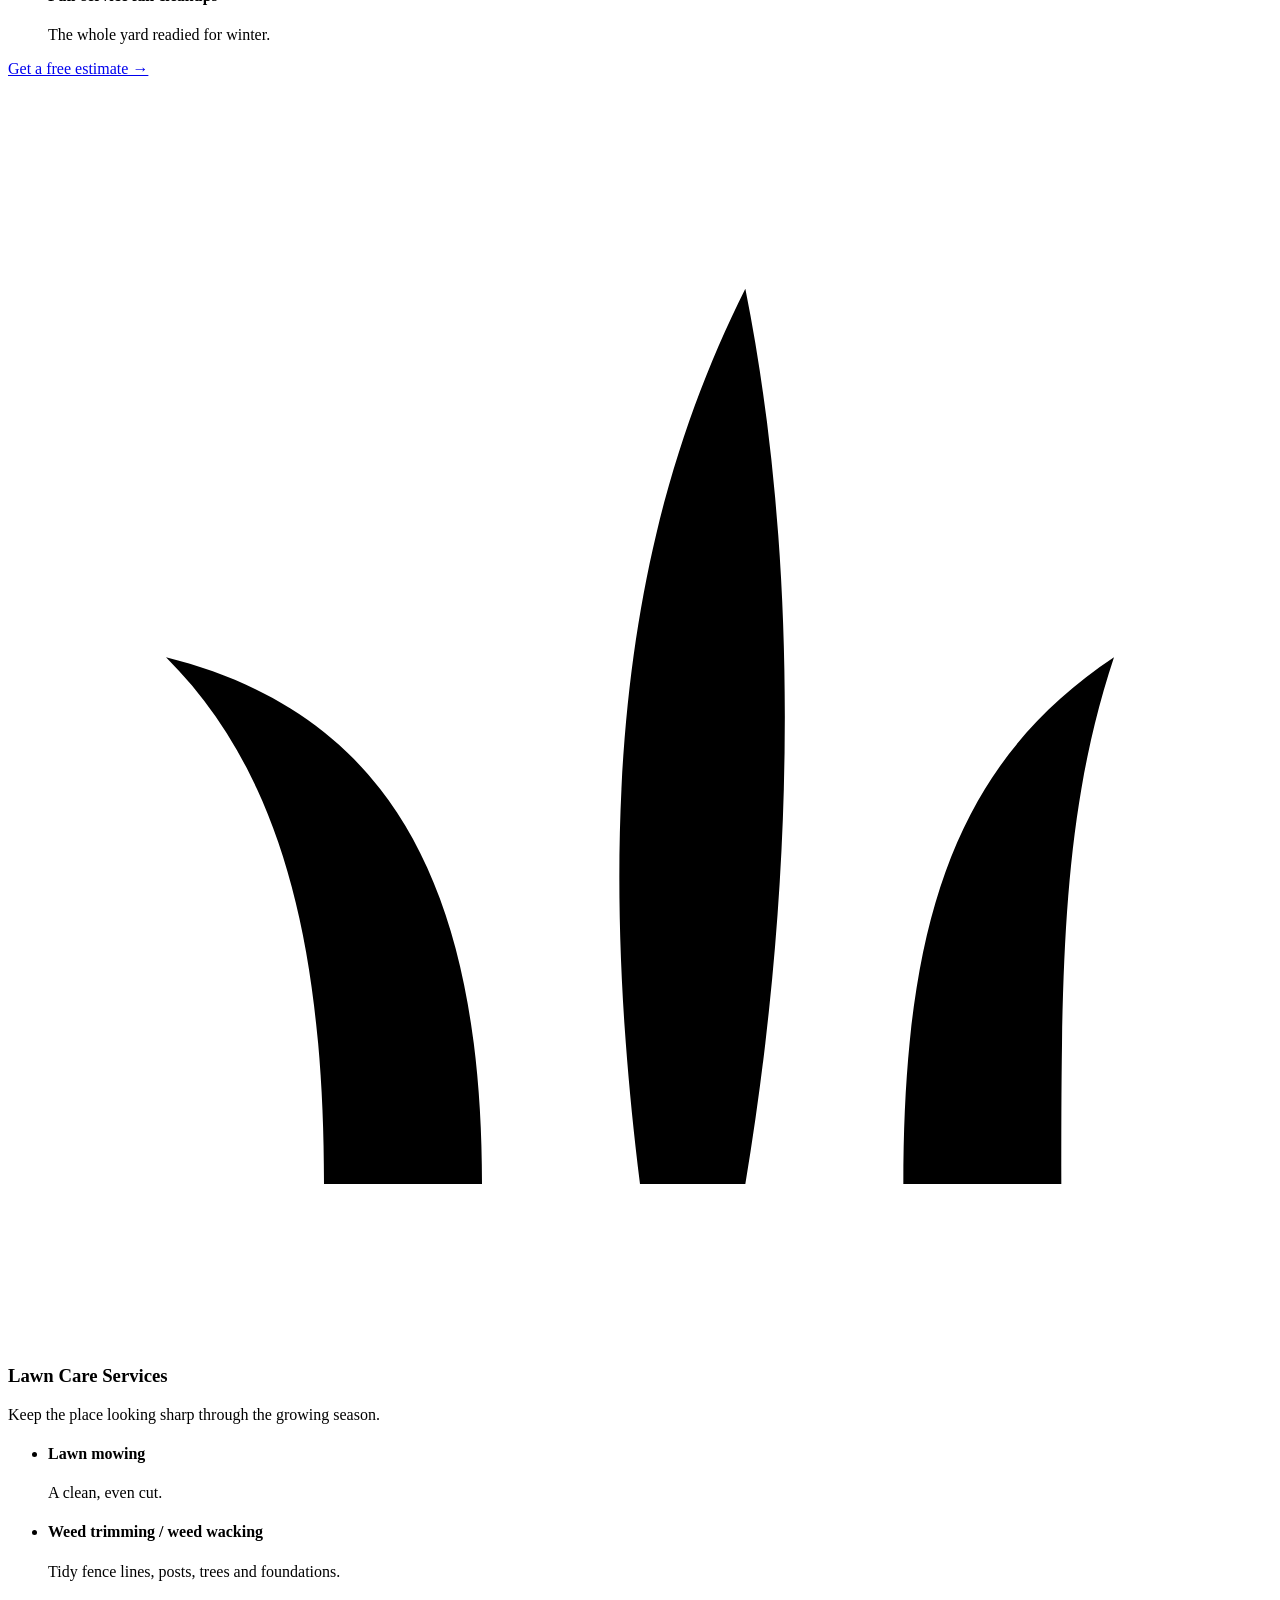
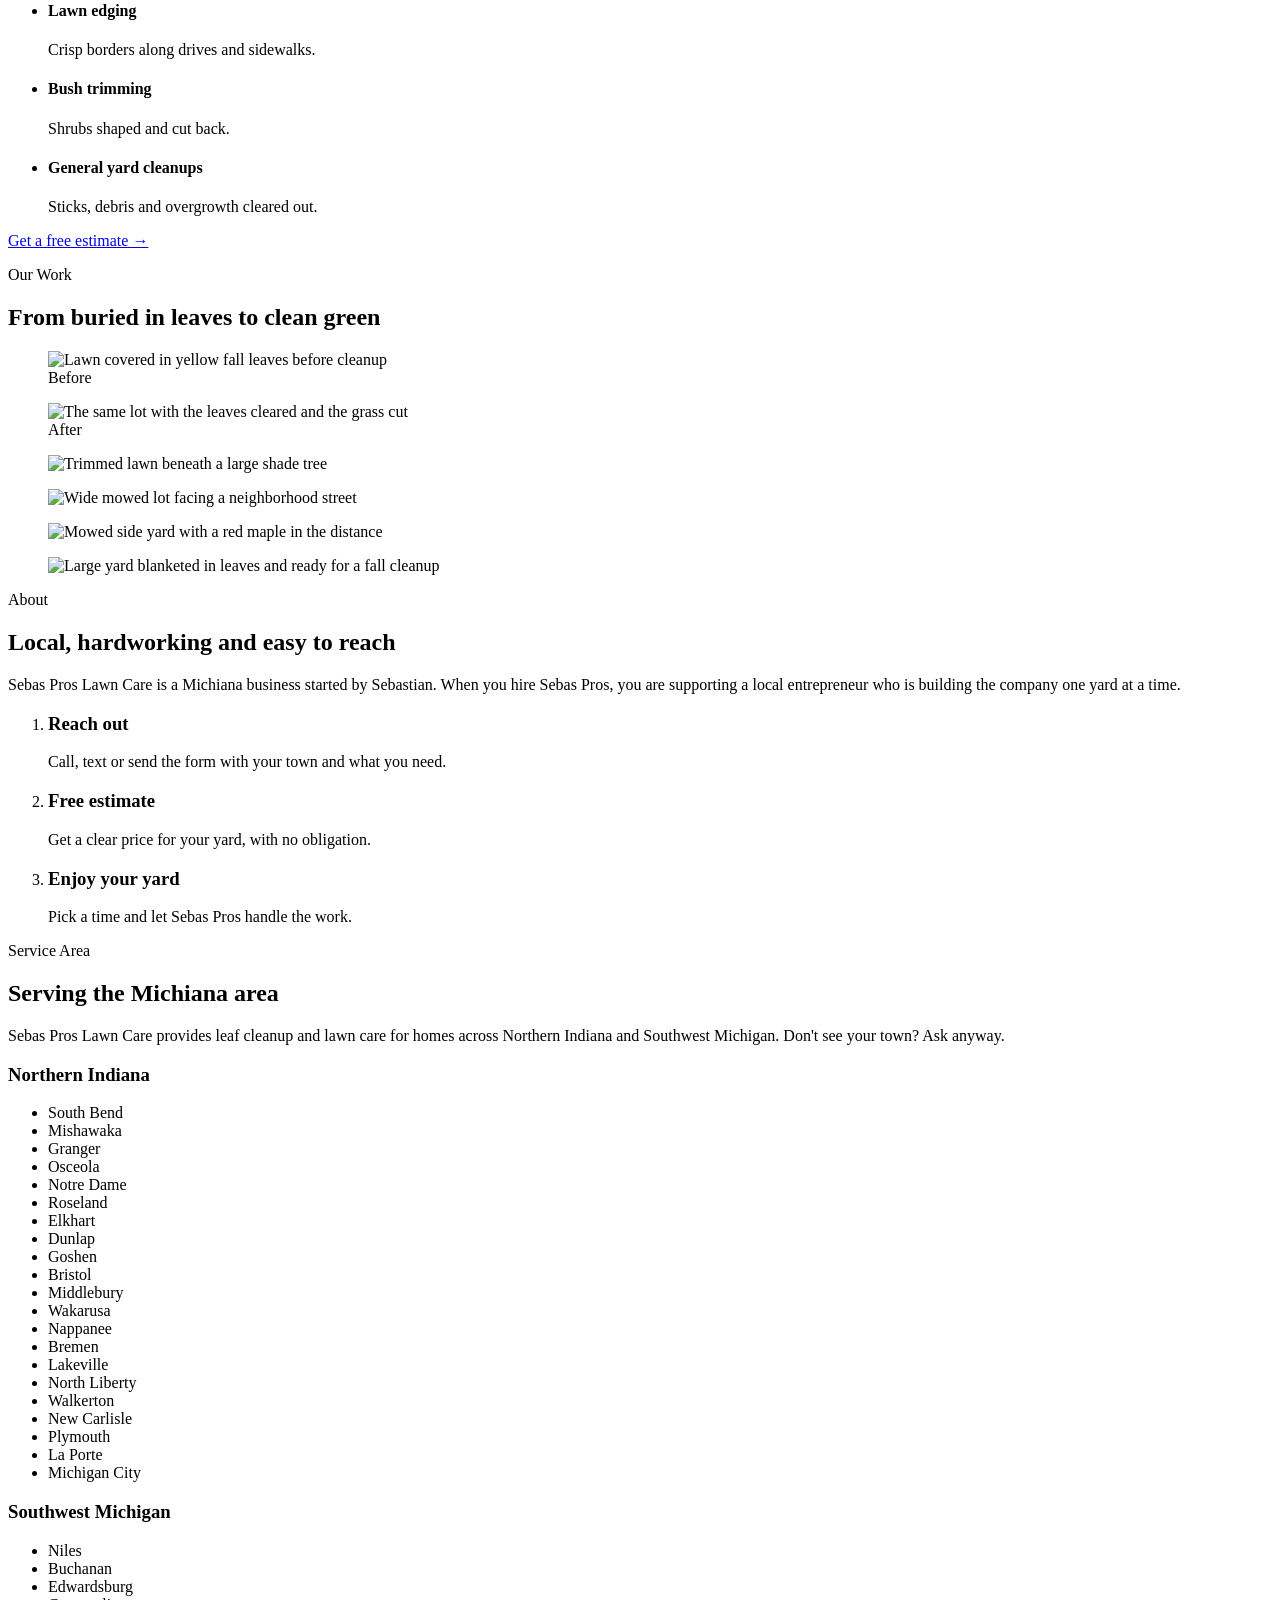
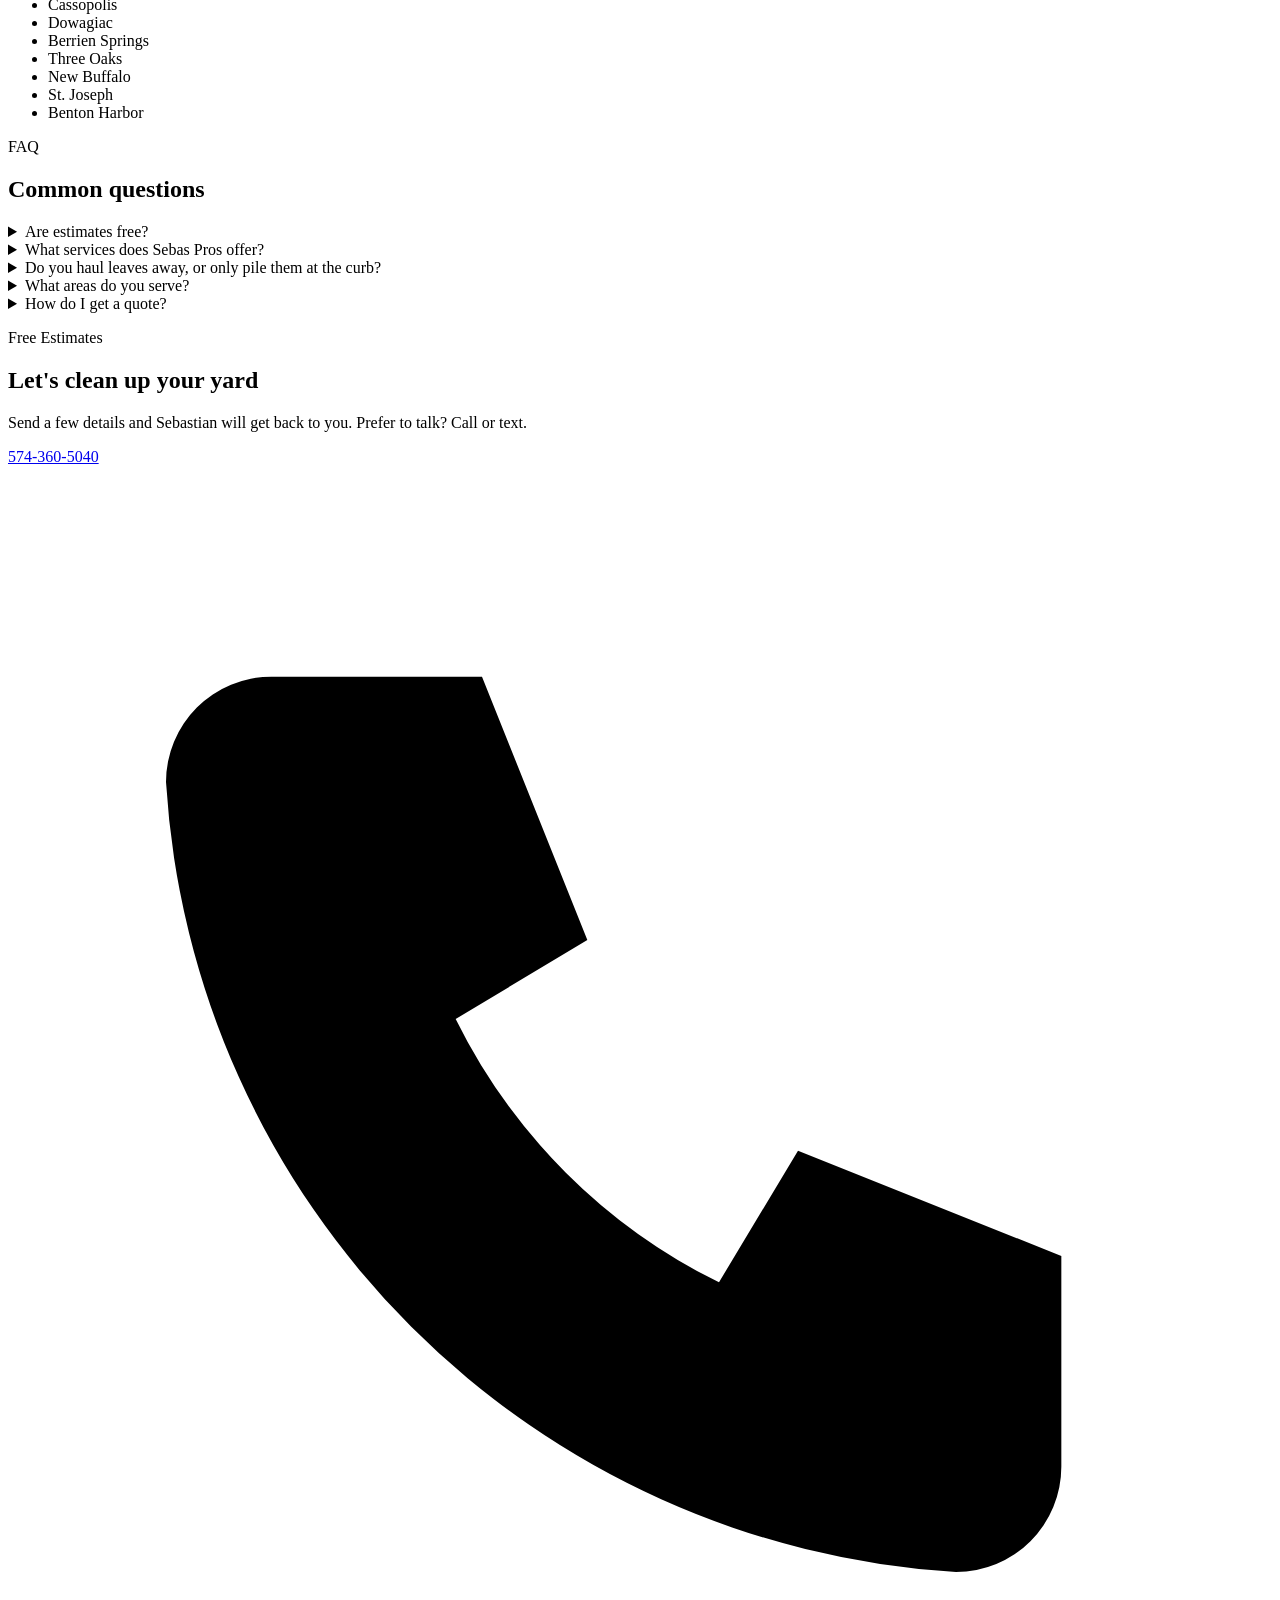
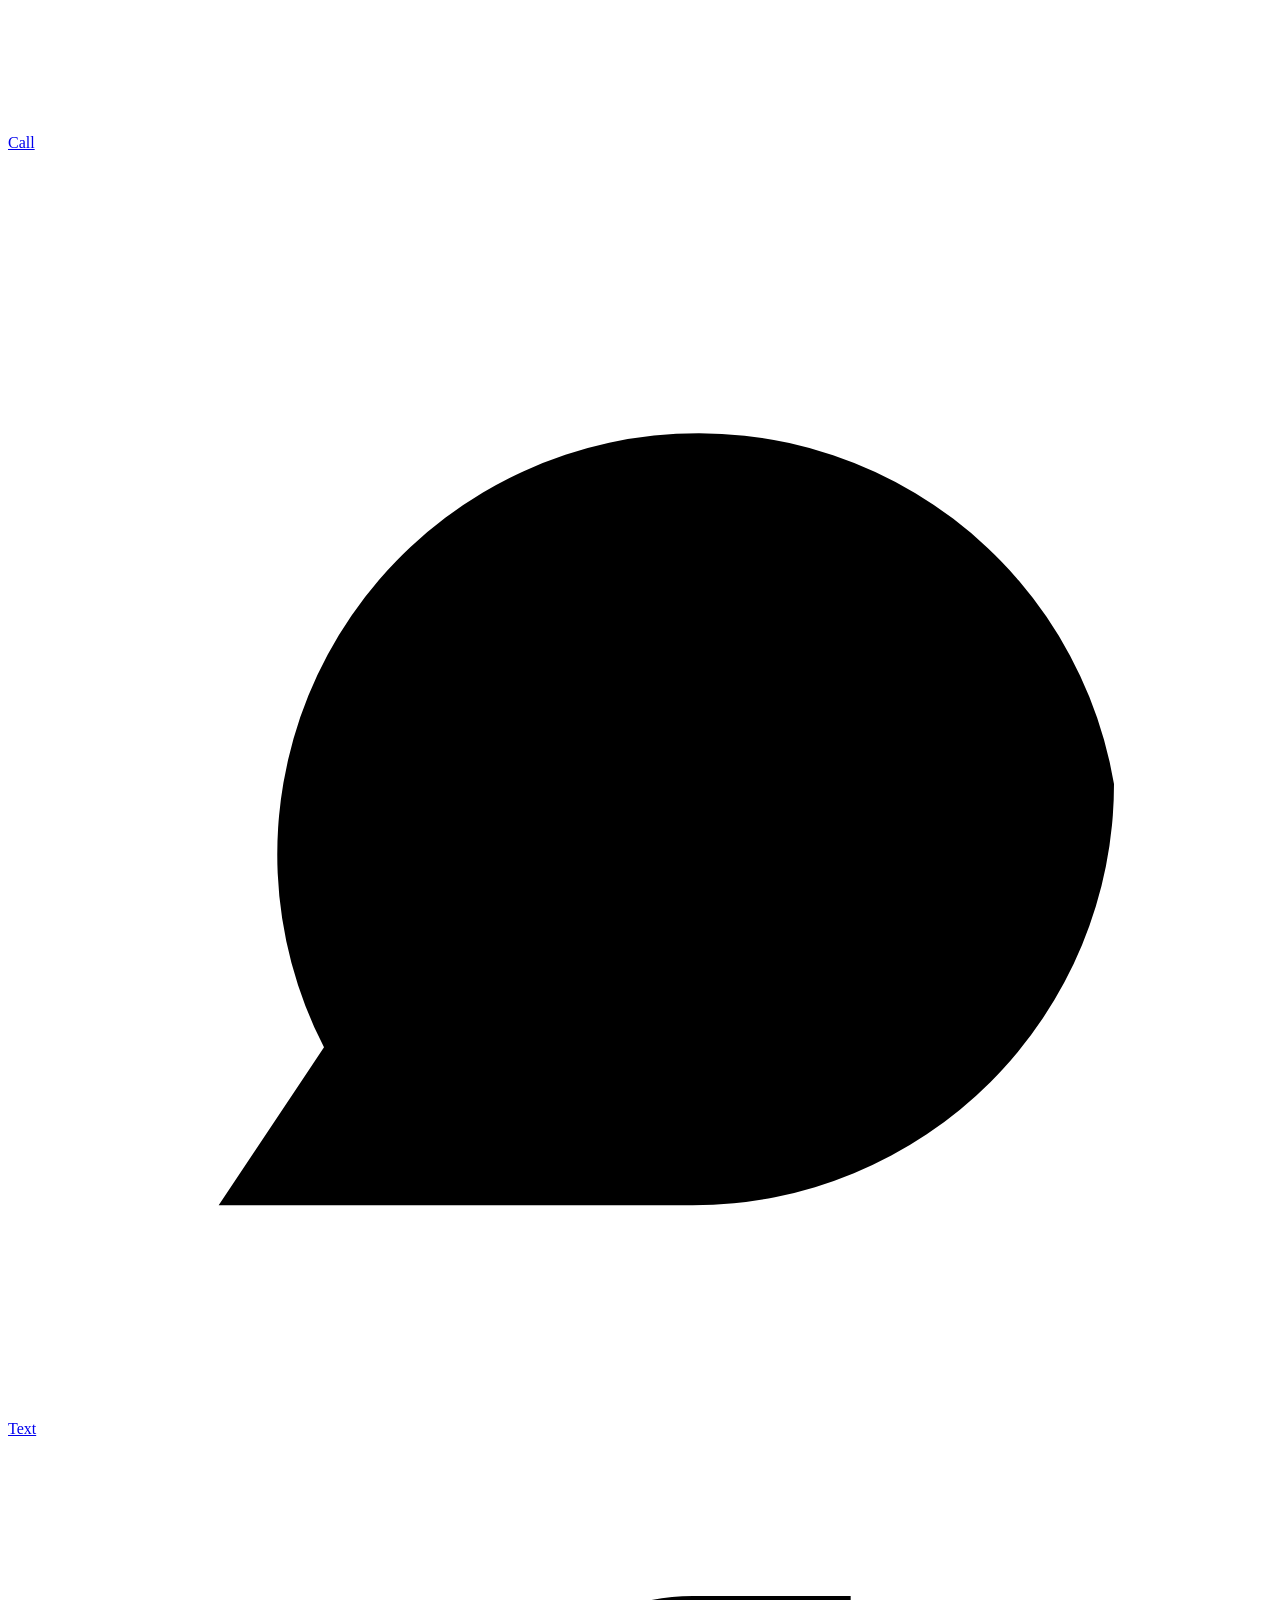
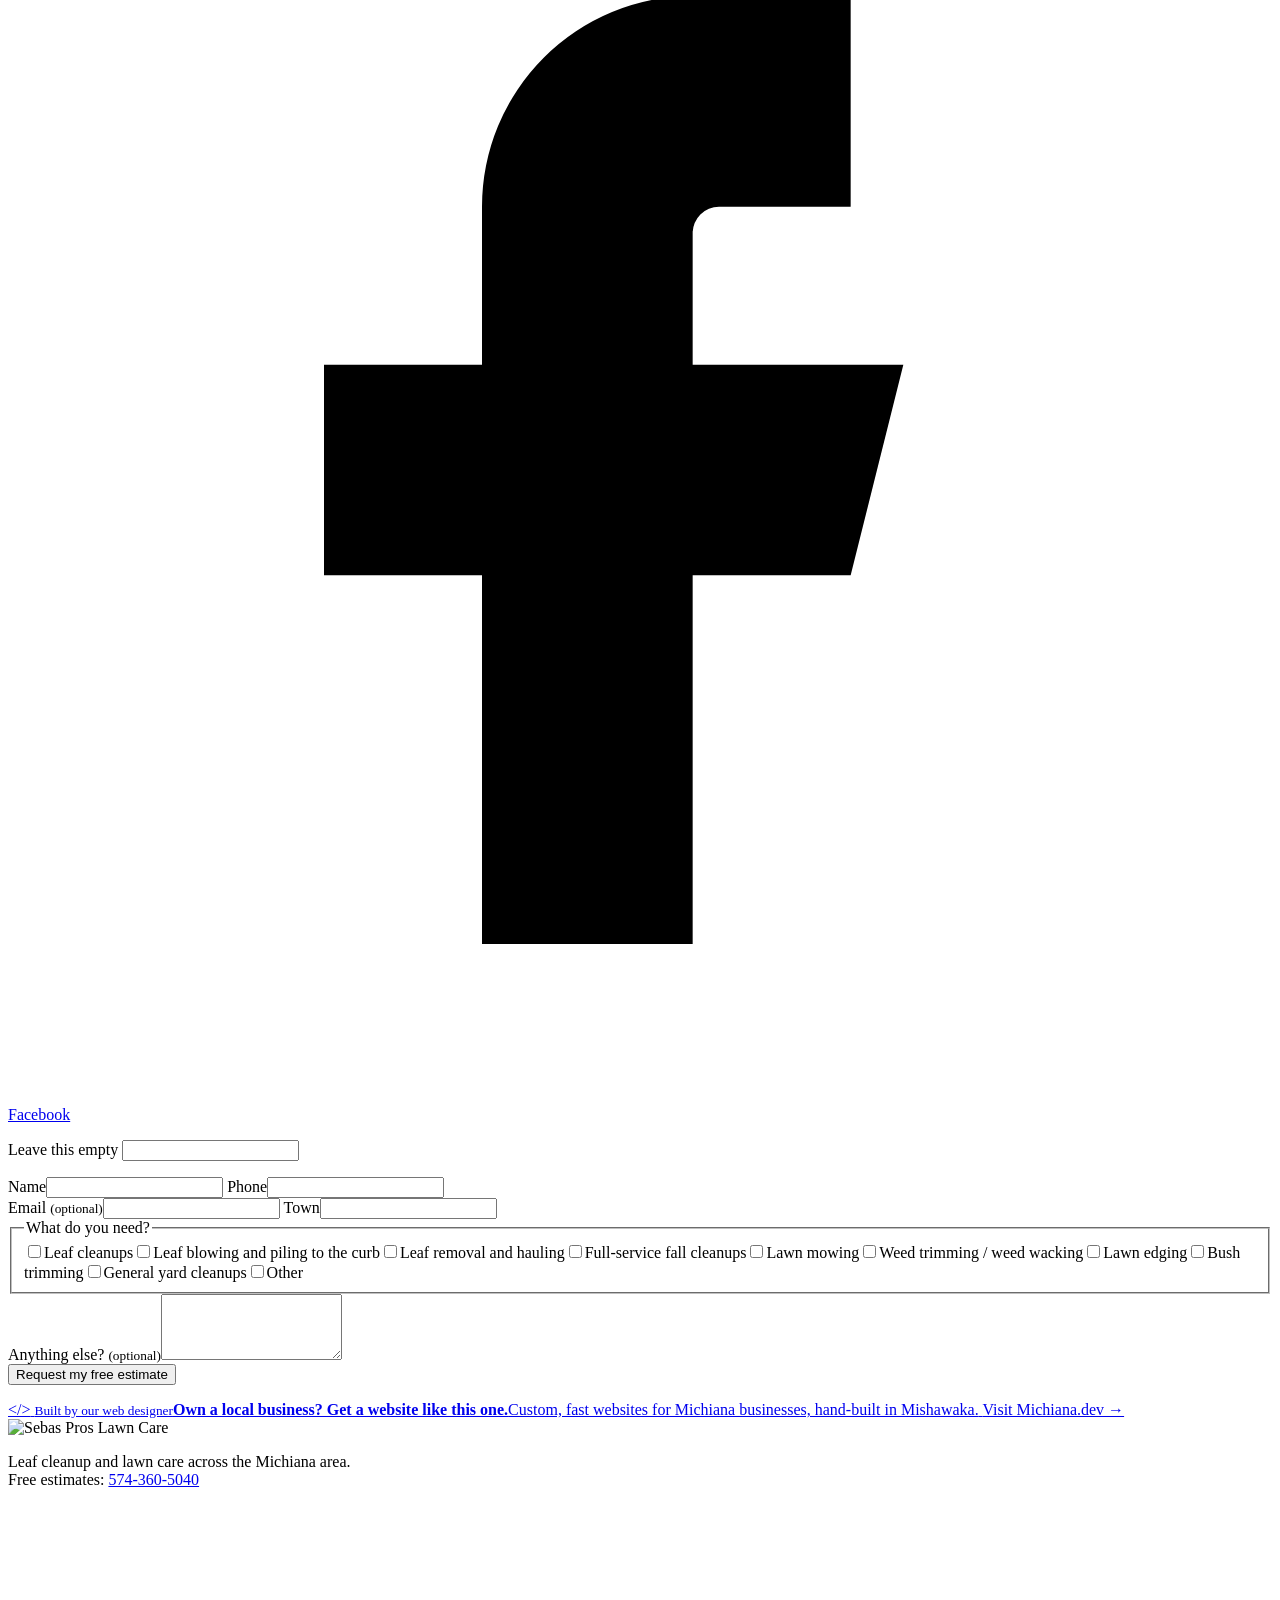
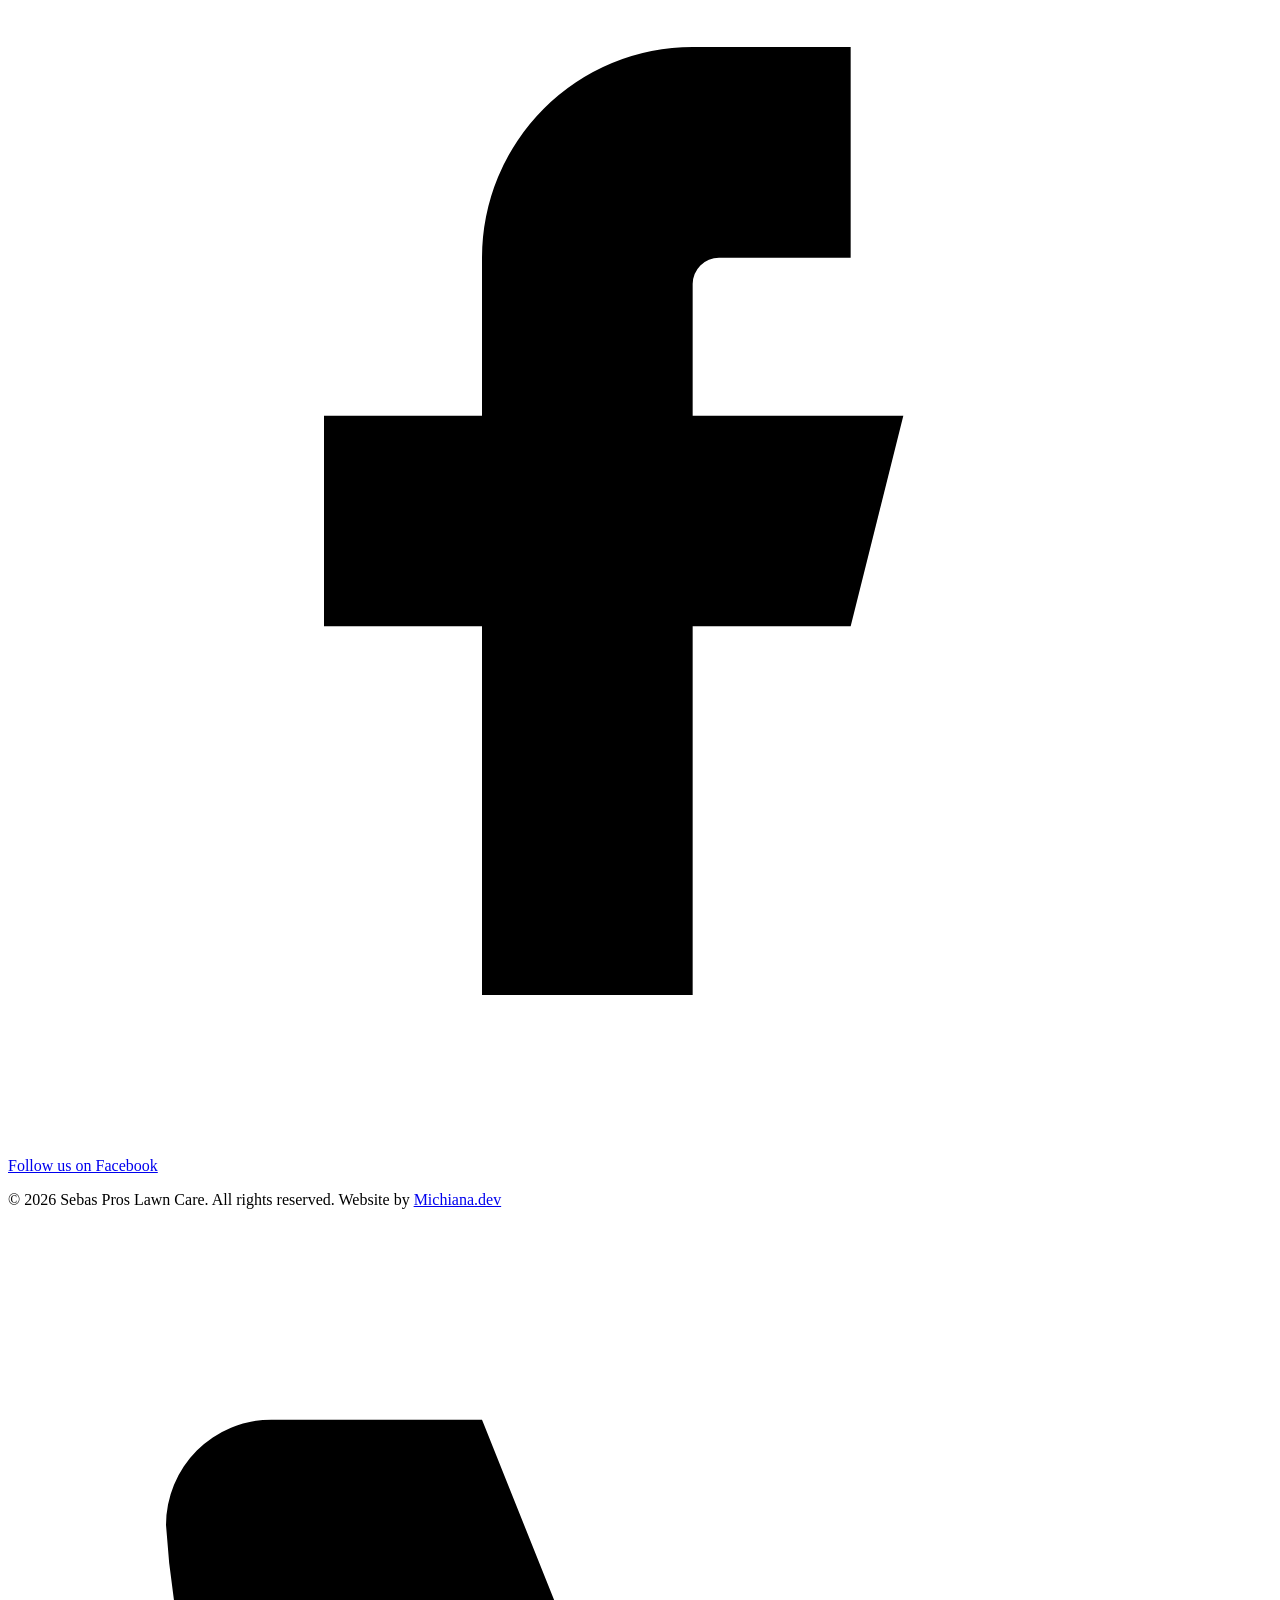
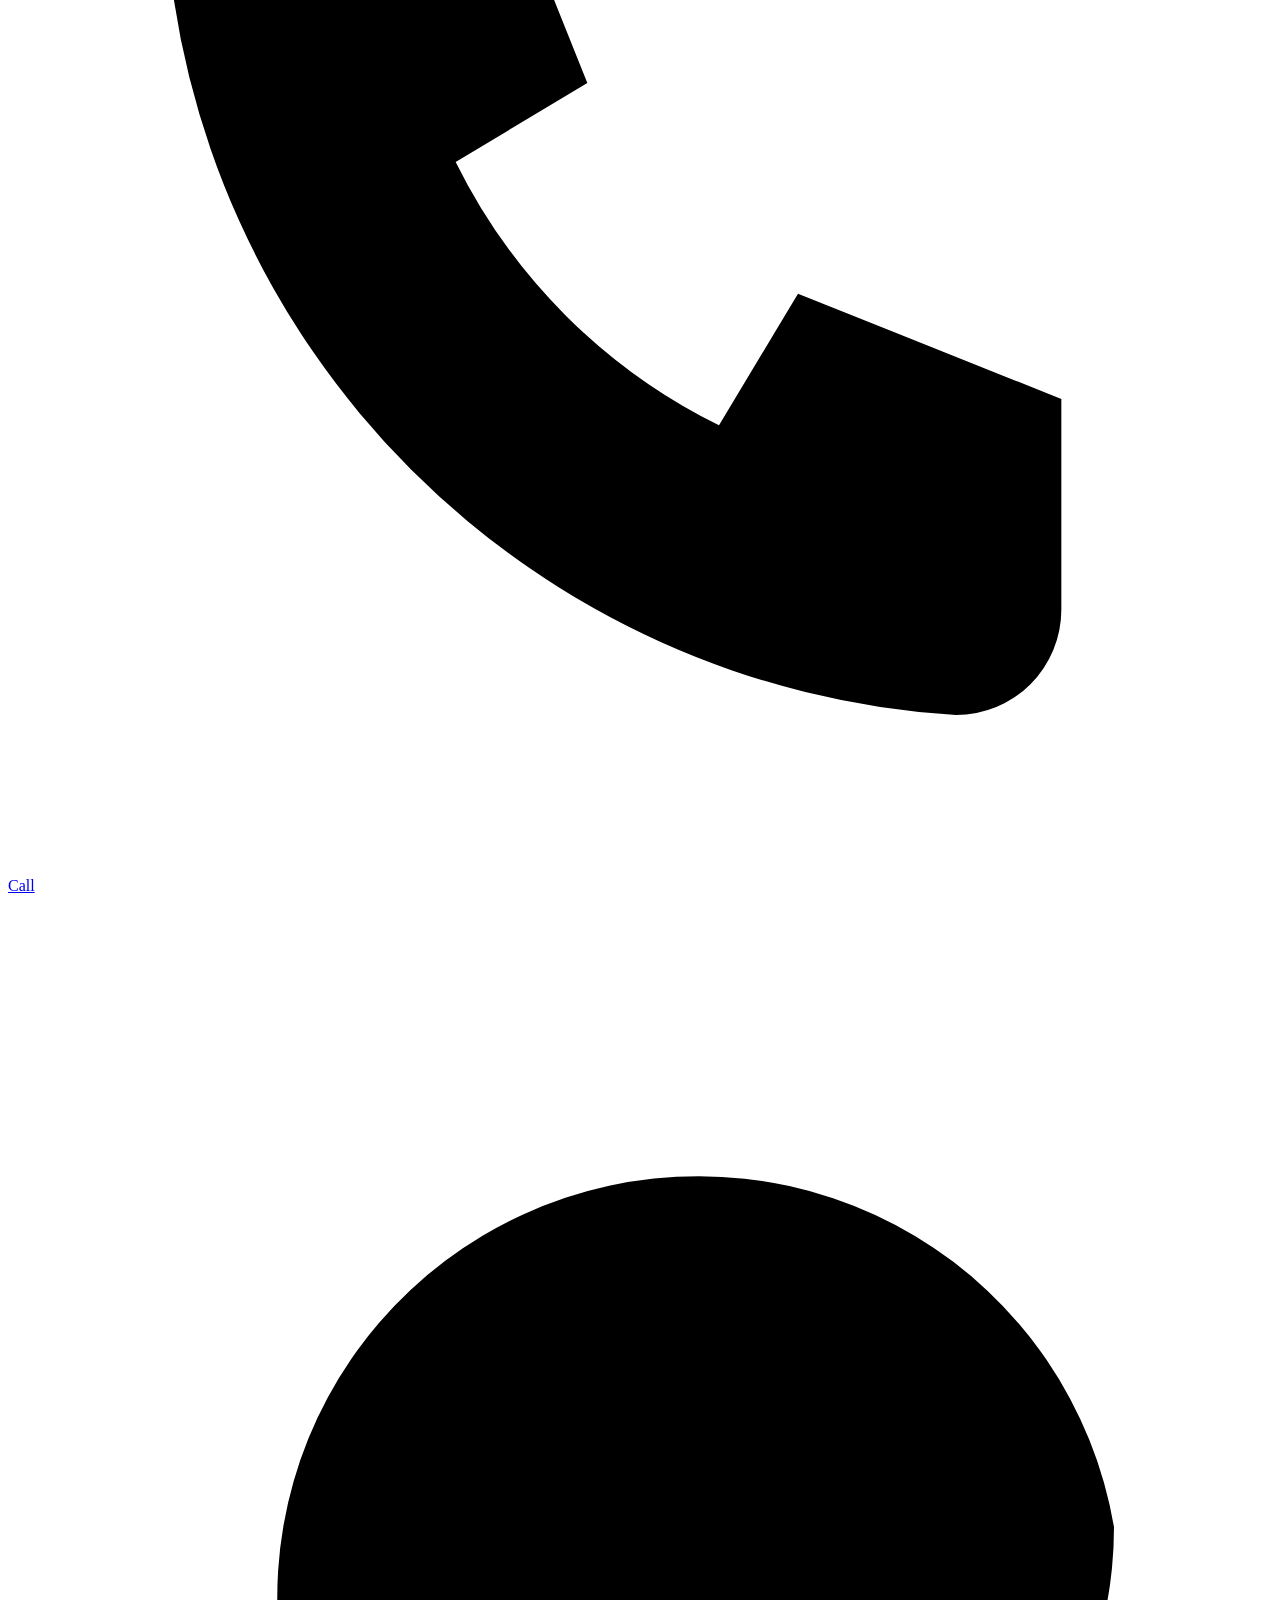
==== commit e1e43e61: "Add Other service option and reCAPTCHA spam protection Co-Authored-By: Claude Sonnet 5.5 <noreply@an" ====
--- a/public/index.html
+++ b/public/index.html
@@ -142,7 +142,7 @@
         <a class="btn btn-ghost" href="https://www.facebook.com/profile.php?id=61596584897221" target="_blank" rel="noopener"><svg viewBox="0 0 24 24" aria-hidden="true"><path d="M15 3h-2a4 4 0 0 0-4 4v3H6v4h3v7h4v-7h3l1-4h-4V7.5A.5.5 0 0 1 13.5 7H16V3Z"/></svg>Facebook</a>
       </div>
     </div>
-    <form class="form" name="estimate" method="POST" action="/thanks" data-netlify="true" netlify-honeypot="bot-field">
+    <form class="form" name="estimate" method="POST" action="/thanks" data-netlify="true" netlify-honeypot="bot-field" data-netlify-recaptcha="true">
       <input type="hidden" name="form-name" value="estimate">
       <input type="hidden" name="subject" value="New estimate request from the Sebas Pros website">
       <p class="hp"><label>Leave this empty <input name="bot-field" tabindex="-1" autocomplete="off"></label></p>
@@ -154,8 +154,9 @@
         <label><span>Email <small>(optional)</small></span><input name="email" type="email" autocomplete="email" maxlength="150"></label>
         <label>Town<input name="town" list="towns" required maxlength="80"><datalist id="towns"><option value="South Bend, IN"><option value="Mishawaka, IN"><option value="Granger, IN"><option value="Osceola, IN"><option value="Notre Dame, IN"><option value="Roseland, IN"><option value="Elkhart, IN"><option value="Dunlap, IN"><option value="Goshen, IN"><option value="Bristol, IN"><option value="Middlebury, IN"><option value="Wakarusa, IN"><option value="Nappanee, IN"><option value="Bremen, IN"><option value="Lakeville, IN"><option value="North Liberty, IN"><option value="Walkerton, IN"><option value="New Carlisle, IN"><option value="Plymouth, IN"><option value="La Porte, IN"><option value="Michigan City, IN"><option value="Niles, MI"><option value="Buchanan, MI"><option value="Edwardsburg, MI"><option value="Cassopolis, MI"><option value="Dowagiac, MI"><option value="Berrien Springs, MI"><option value="Three Oaks, MI"><option value="New Buffalo, MI"><option value="St. Joseph, MI"><option value="Benton Harbor, MI"></datalist></label>
       </div>
-      <fieldset><legend>What do you need?</legend><div class="chips"><label class="chip"><input type="checkbox" name="services[]" value="Leaf cleanups"><span>Leaf cleanups</span></label><label class="chip"><input type="checkbox" name="services[]" value="Leaf blowing and piling to the curb"><span>Leaf blowing and piling to the curb</span></label><label class="chip"><input type="checkbox" name="services[]" value="Leaf removal and hauling"><span>Leaf removal and hauling</span></label><label class="chip"><input type="checkbox" name="services[]" value="Full-service fall cleanups"><span>Full-service fall cleanups</span></label><label class="chip"><input type="checkbox" name="services[]" value="Lawn mowing"><span>Lawn mowing</span></label><label class="chip"><input type="checkbox" name="services[]" value="Weed trimming / weed wacking"><span>Weed trimming / weed wacking</span></label><label class="chip"><input type="checkbox" name="services[]" value="Lawn edging"><span>Lawn edging</span></label><label class="chip"><input type="checkbox" name="services[]" value="Bush trimming"><span>Bush trimming</span></label><label class="chip"><input type="checkbox" name="services[]" value="General yard cleanups"><span>General yard cleanups</span></label></div></fieldset>
+      <fieldset><legend>What do you need?</legend><div class="chips"><label class="chip"><input type="checkbox" name="services[]" value="Leaf cleanups"><span>Leaf cleanups</span></label><label class="chip"><input type="checkbox" name="services[]" value="Leaf blowing and piling to the curb"><span>Leaf blowing and piling to the curb</span></label><label class="chip"><input type="checkbox" name="services[]" value="Leaf removal and hauling"><span>Leaf removal and hauling</span></label><label class="chip"><input type="checkbox" name="services[]" value="Full-service fall cleanups"><span>Full-service fall cleanups</span></label><label class="chip"><input type="checkbox" name="services[]" value="Lawn mowing"><span>Lawn mowing</span></label><label class="chip"><input type="checkbox" name="services[]" value="Weed trimming / weed wacking"><span>Weed trimming / weed wacking</span></label><label class="chip"><input type="checkbox" name="services[]" value="Lawn edging"><span>Lawn edging</span></label><label class="chip"><input type="checkbox" name="services[]" value="Bush trimming"><span>Bush trimming</span></label><label class="chip"><input type="checkbox" name="services[]" value="General yard cleanups"><span>General yard cleanups</span></label><label class="chip"><input type="checkbox" name="services[]" value="Other"><span>Other</span></label></div></fieldset>
       <label><span>Anything else? <small>(optional)</small></span><textarea name="message" rows="4" maxlength="2000"></textarea></label>
+      <div class="captcha" data-netlify-recaptcha="true"></div>
       <button class="btn" type="submit">Request my free estimate</button>
       <p class="status" role="status" aria-live="polite"></p>
     </form>
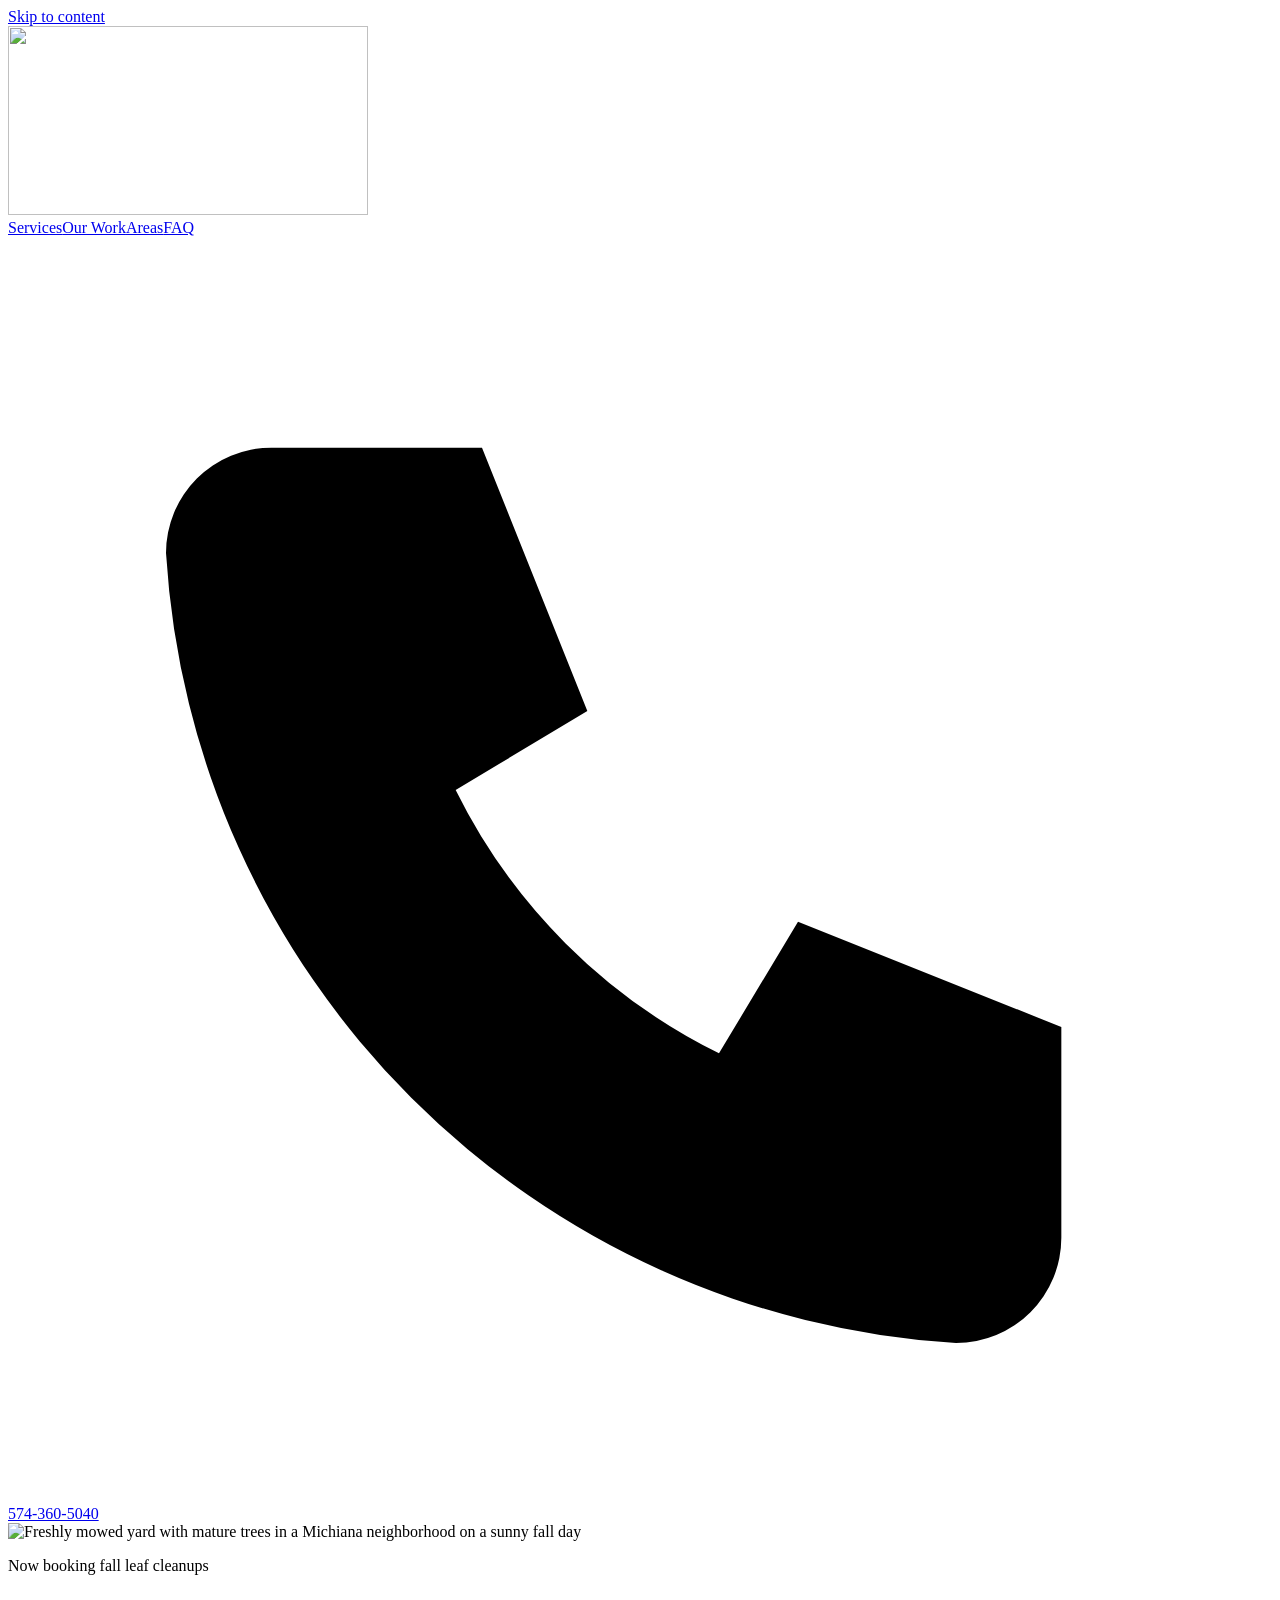
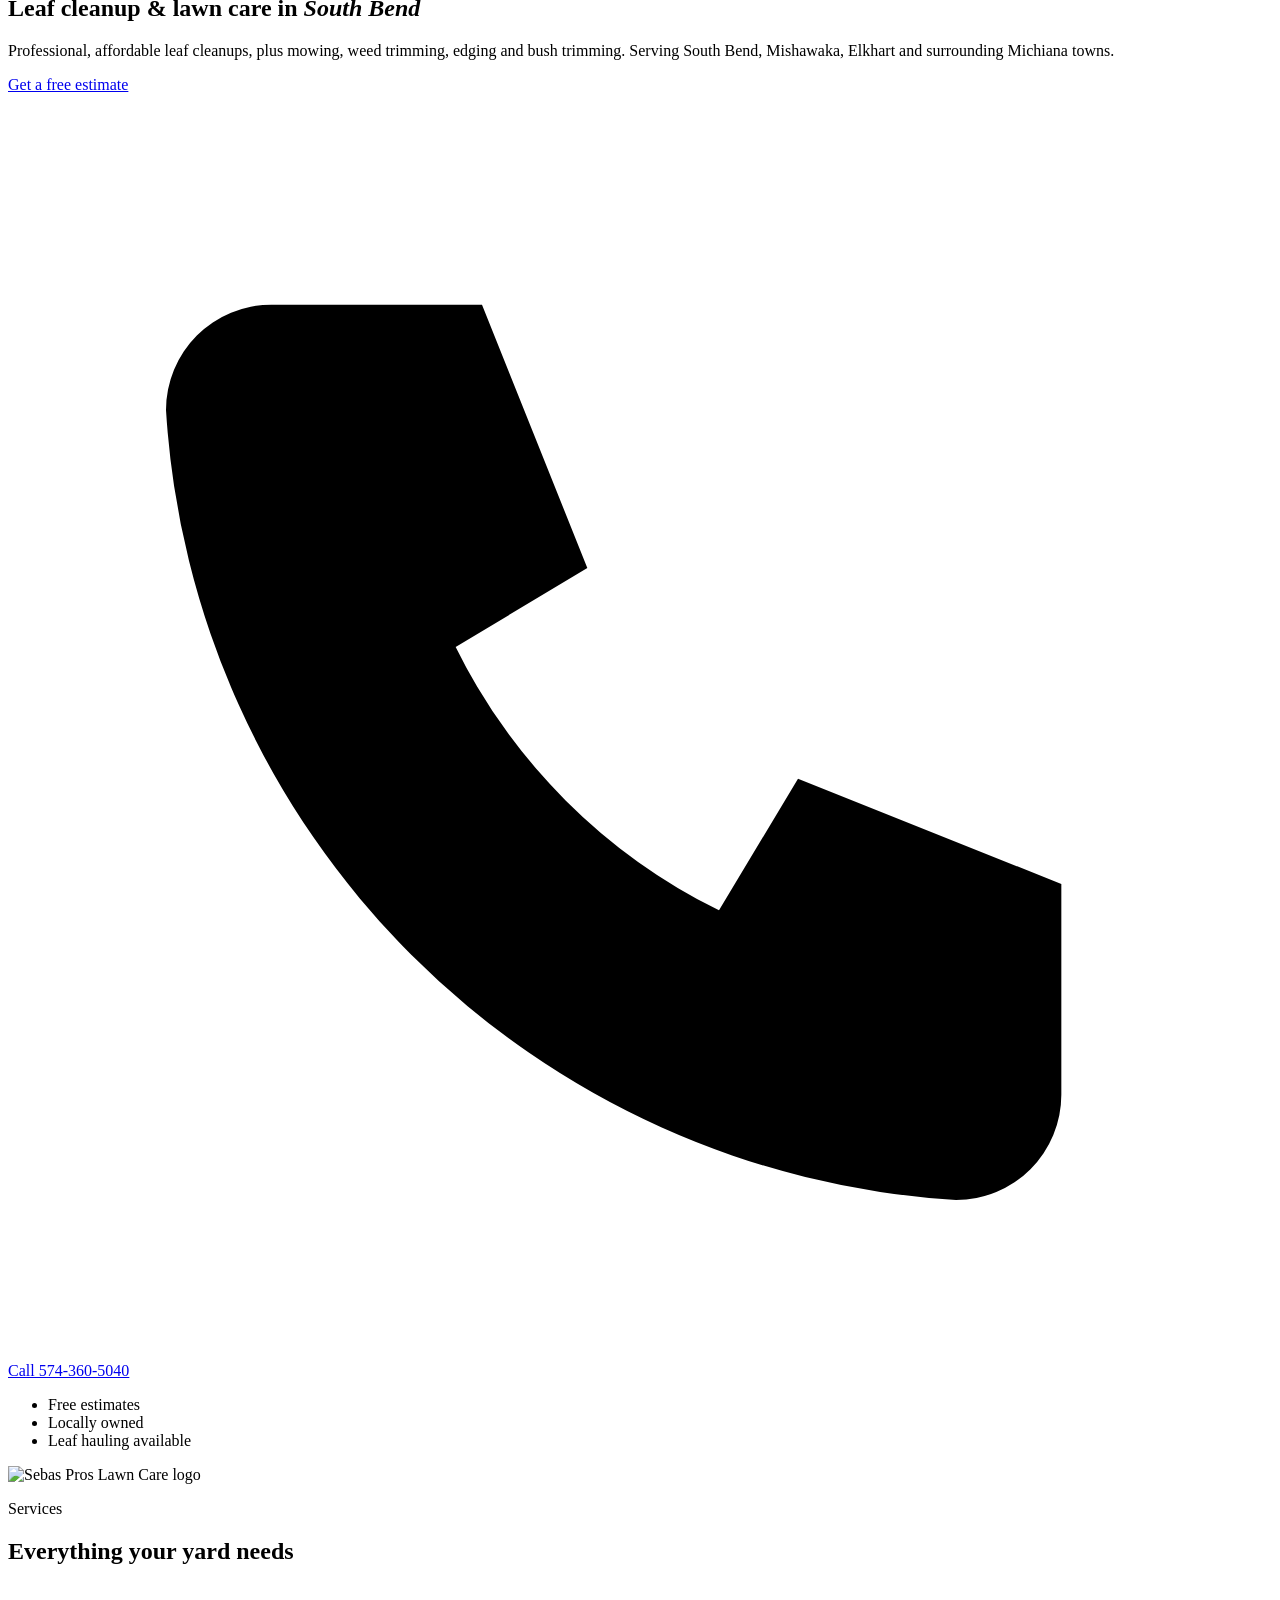
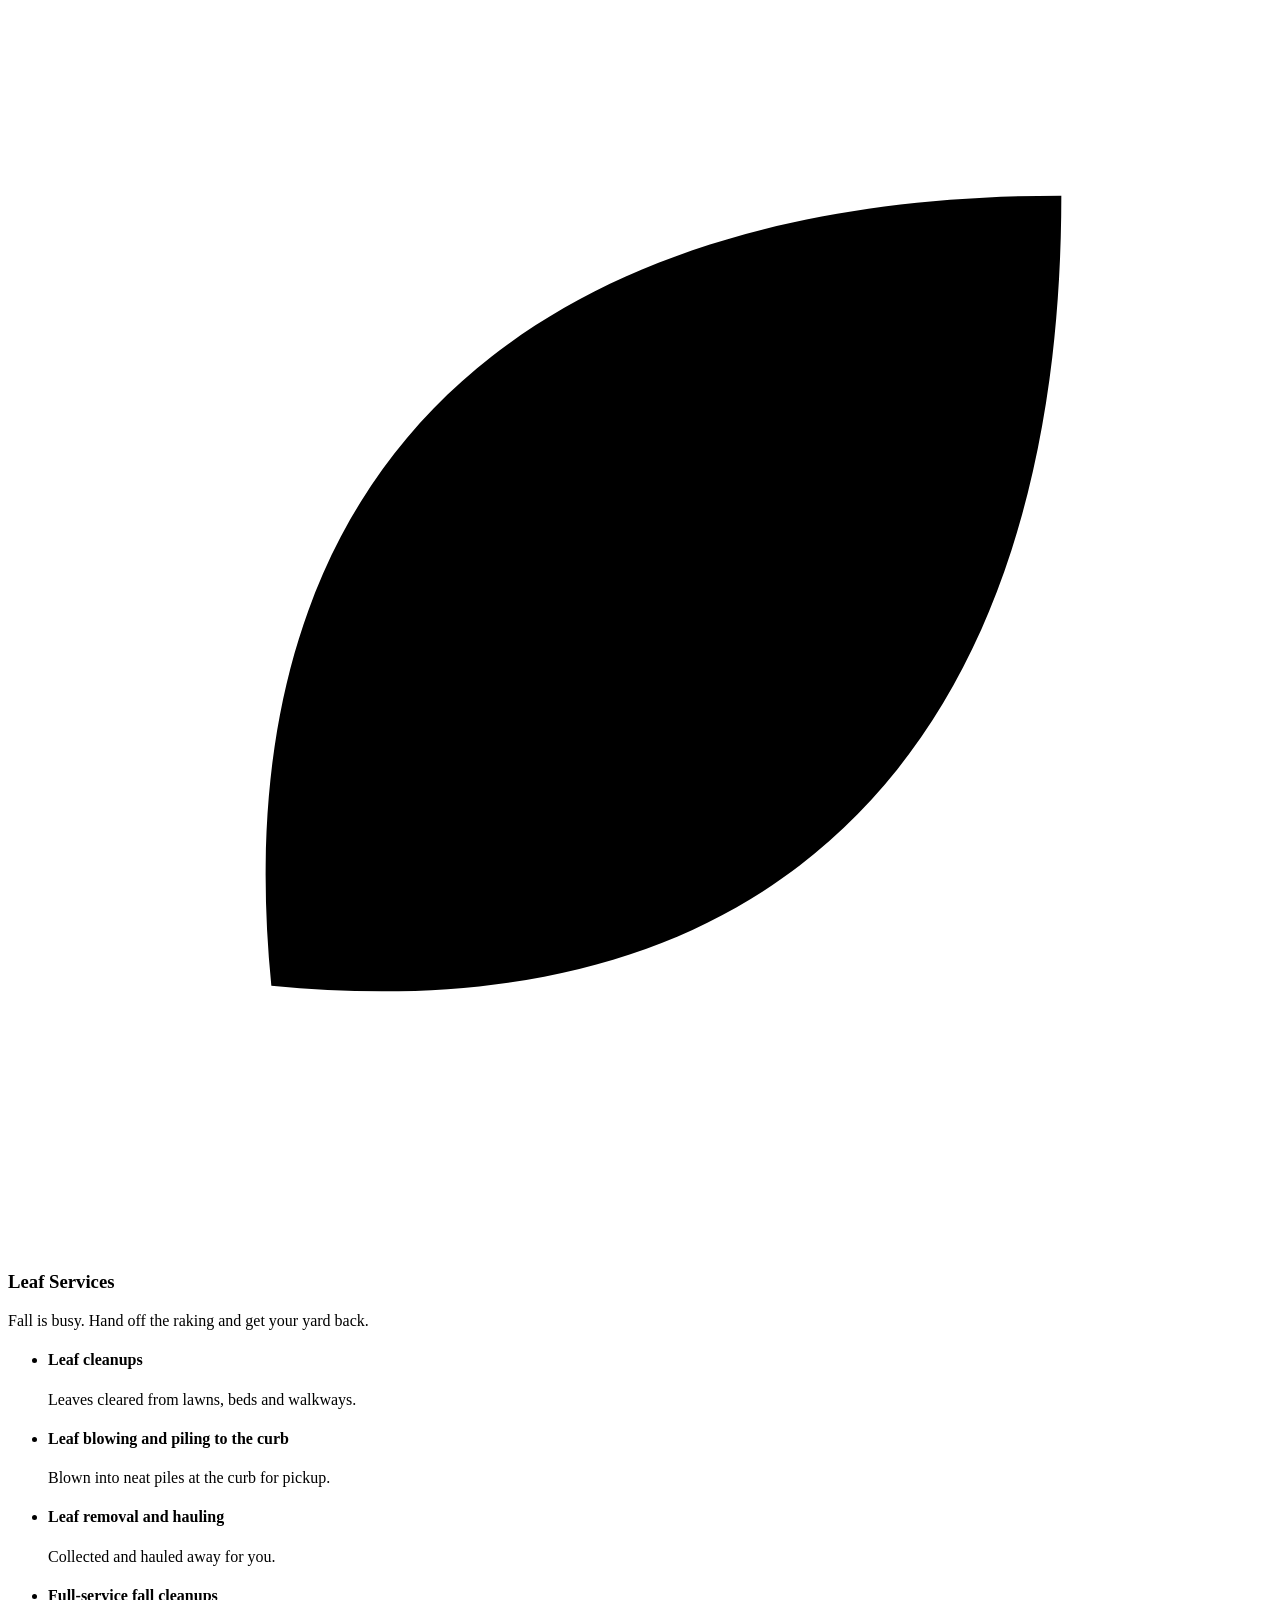
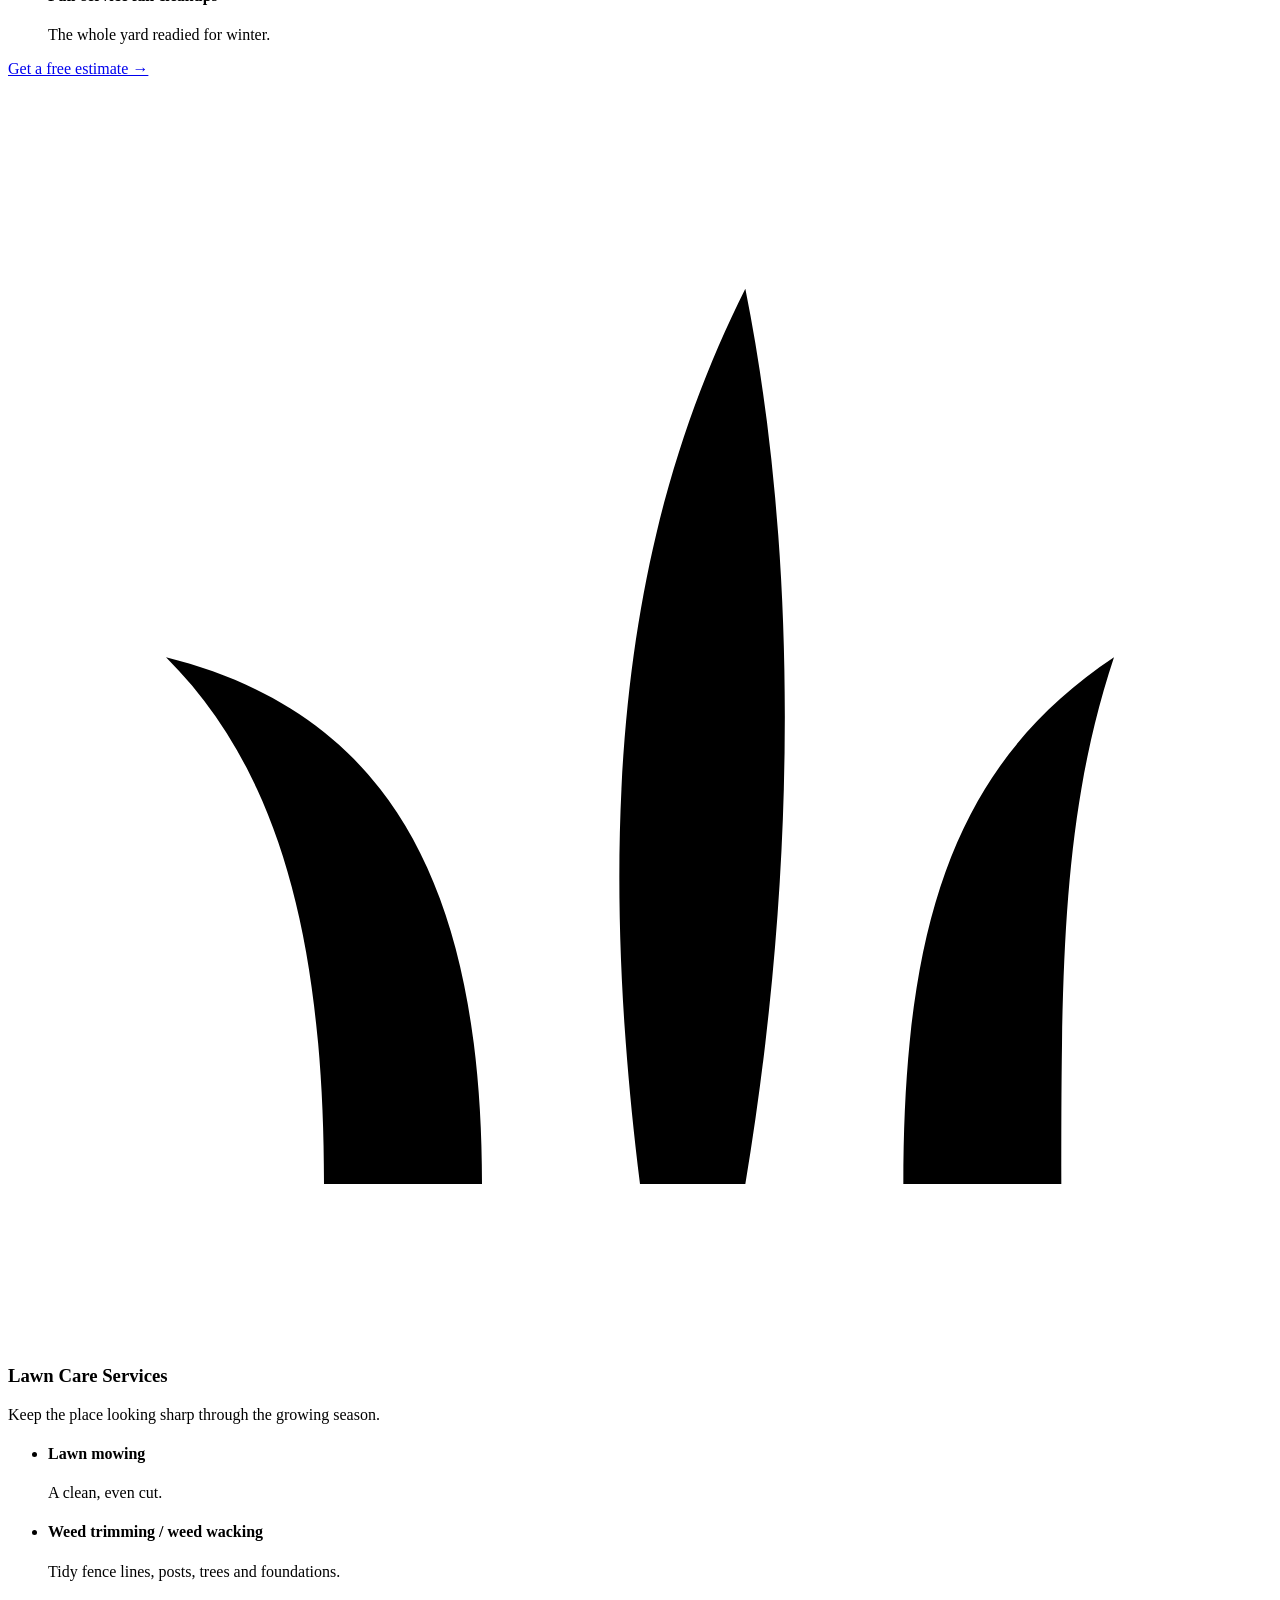
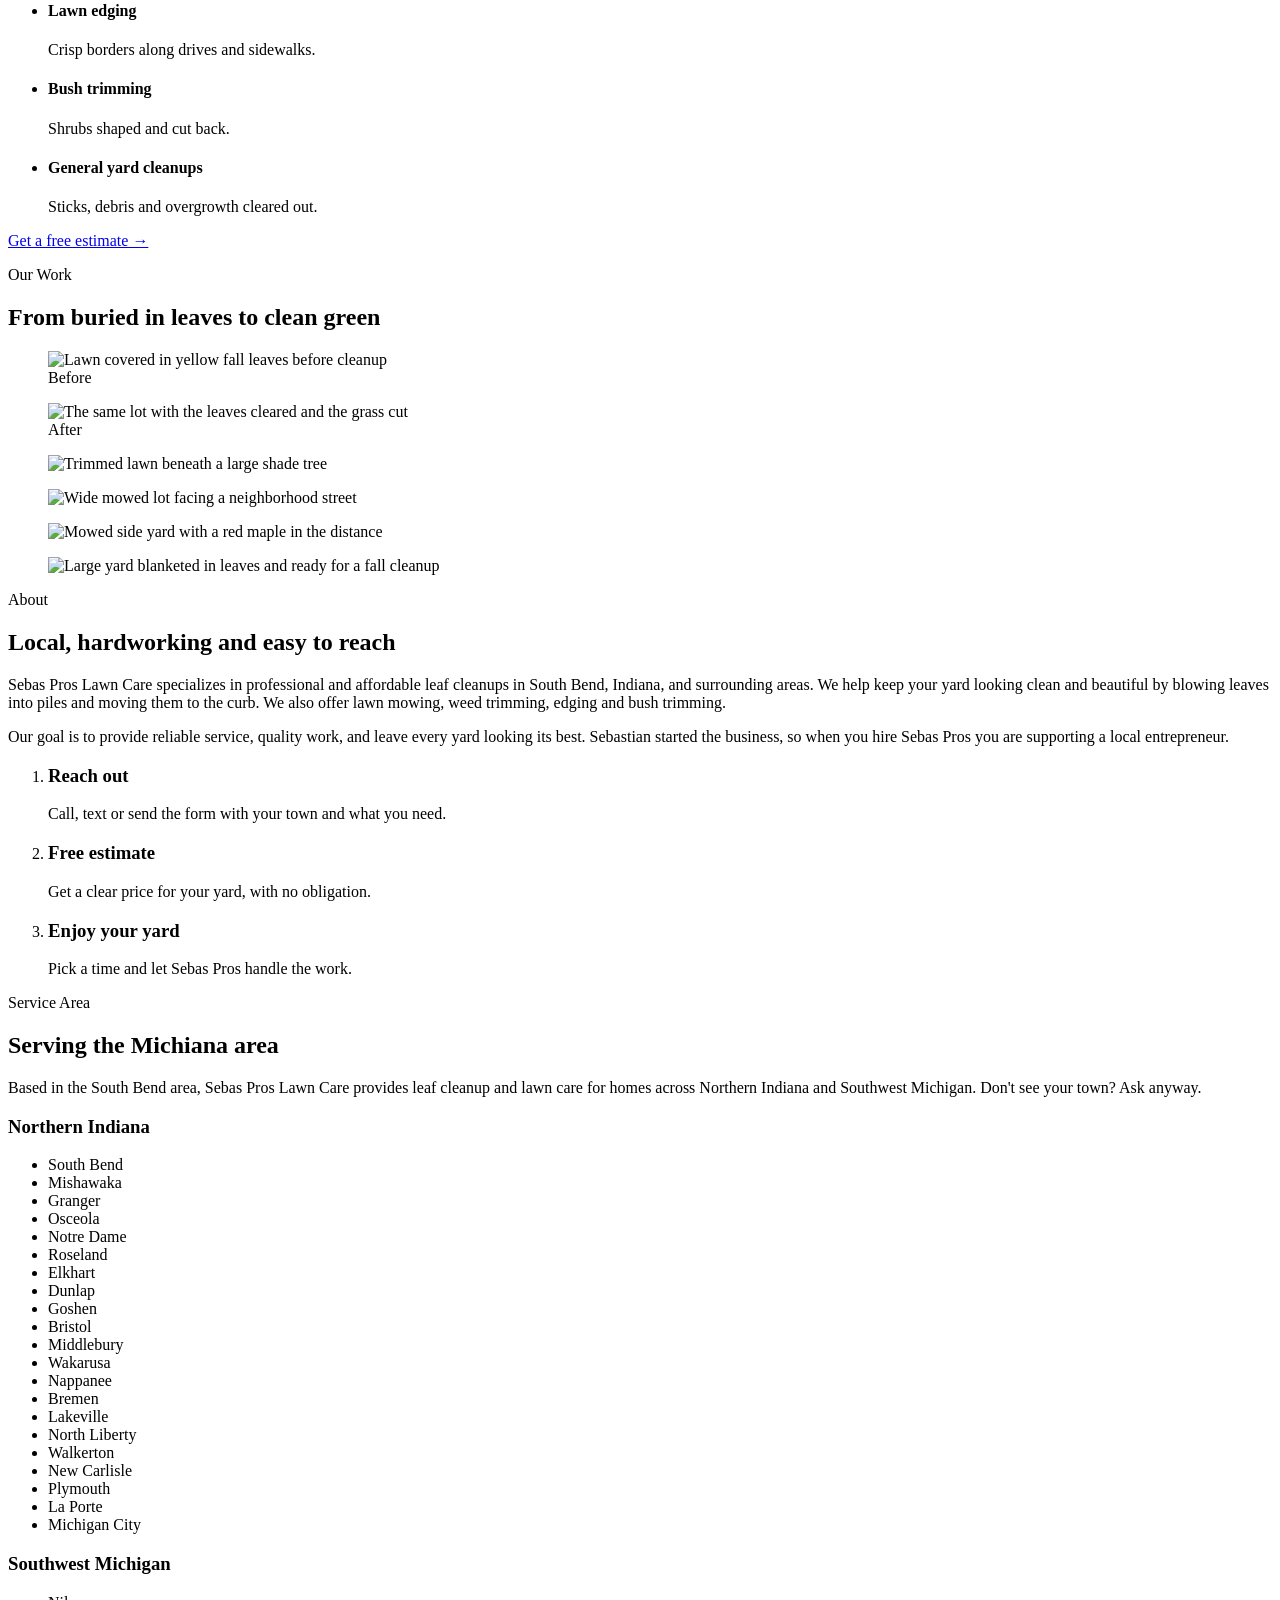
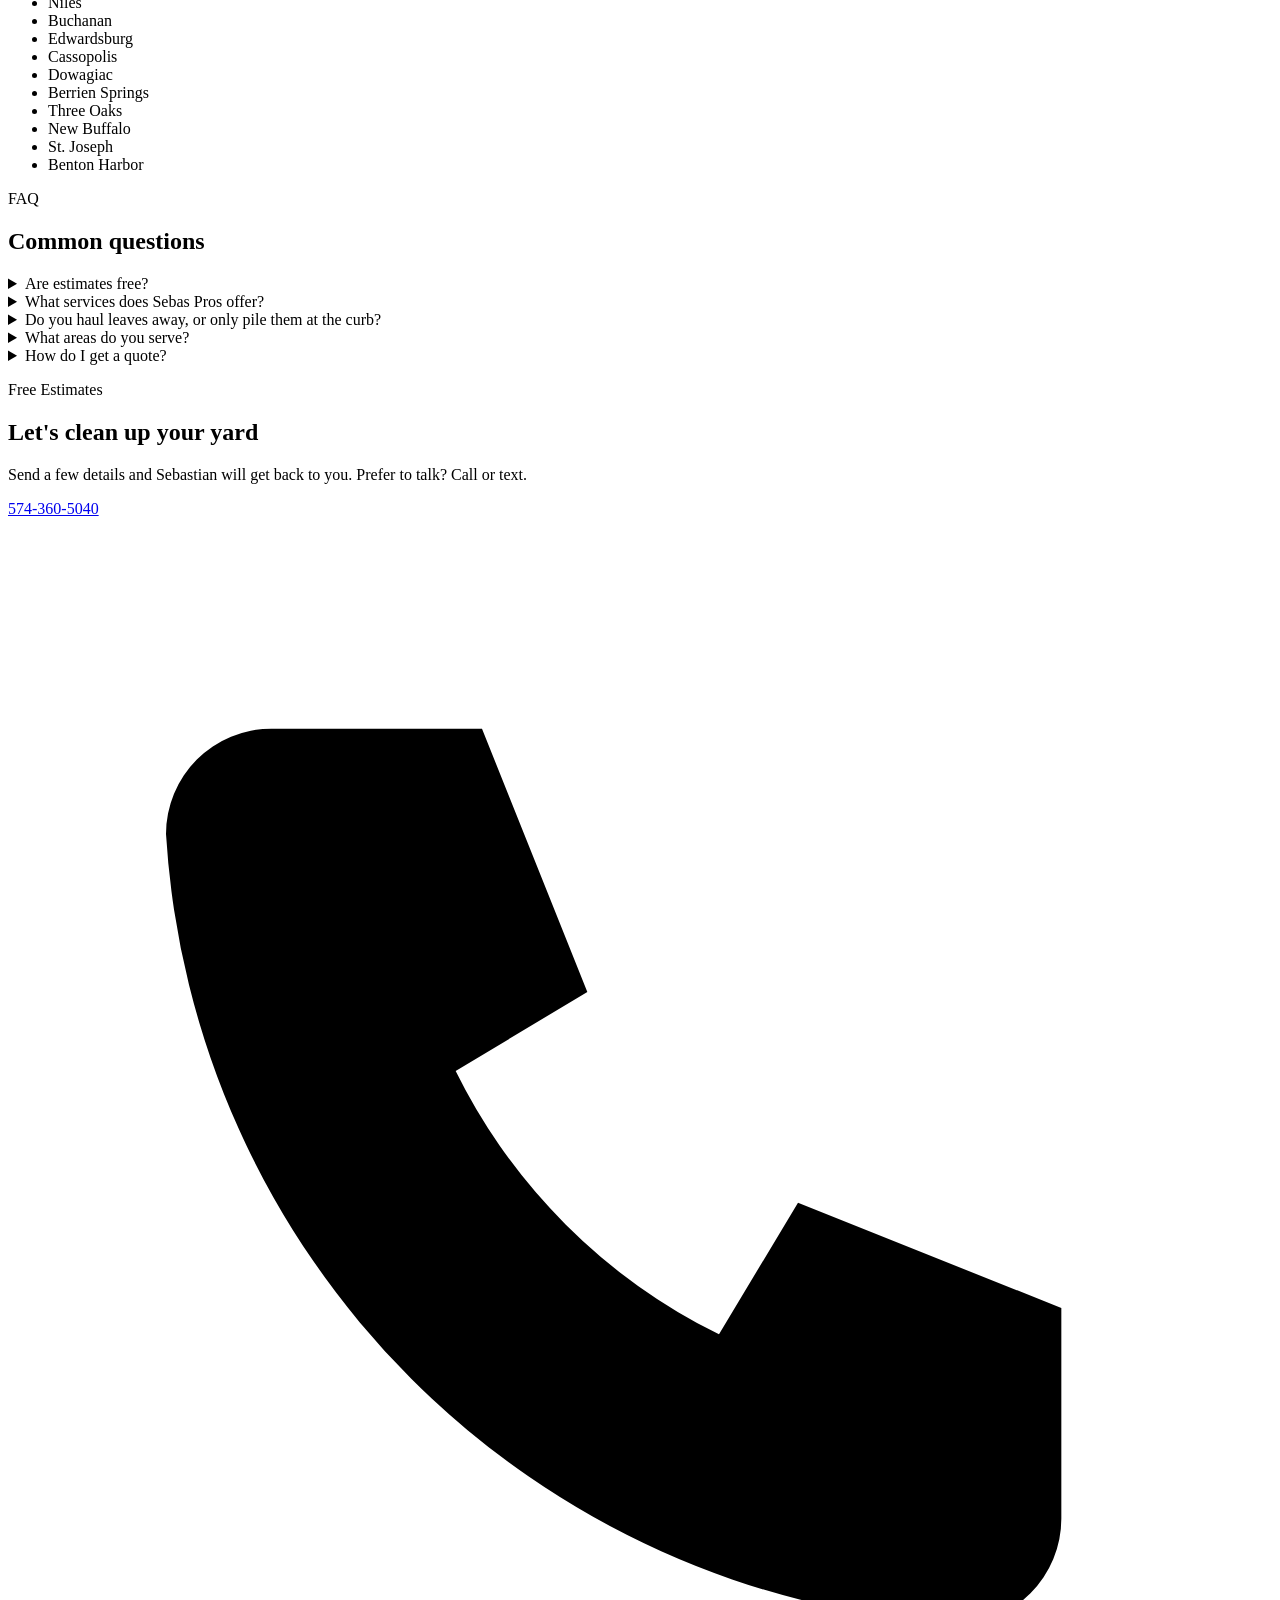
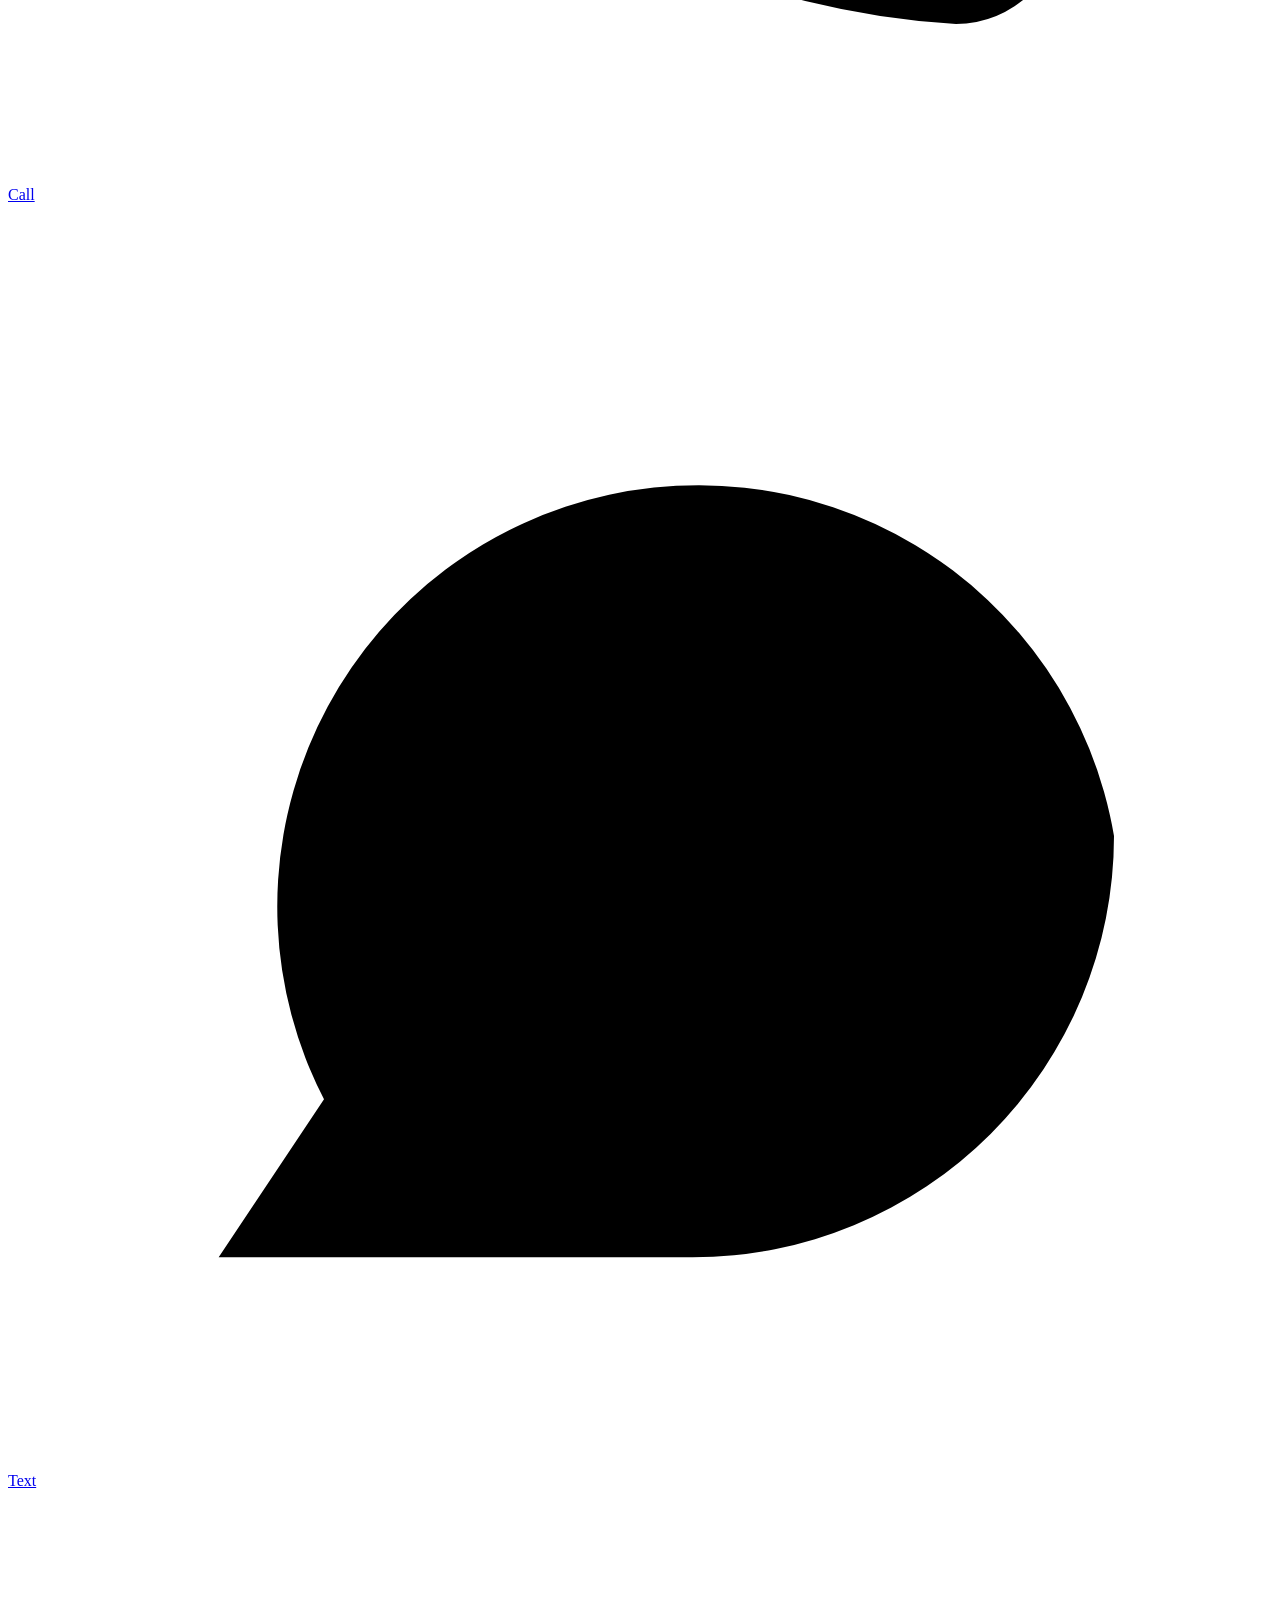
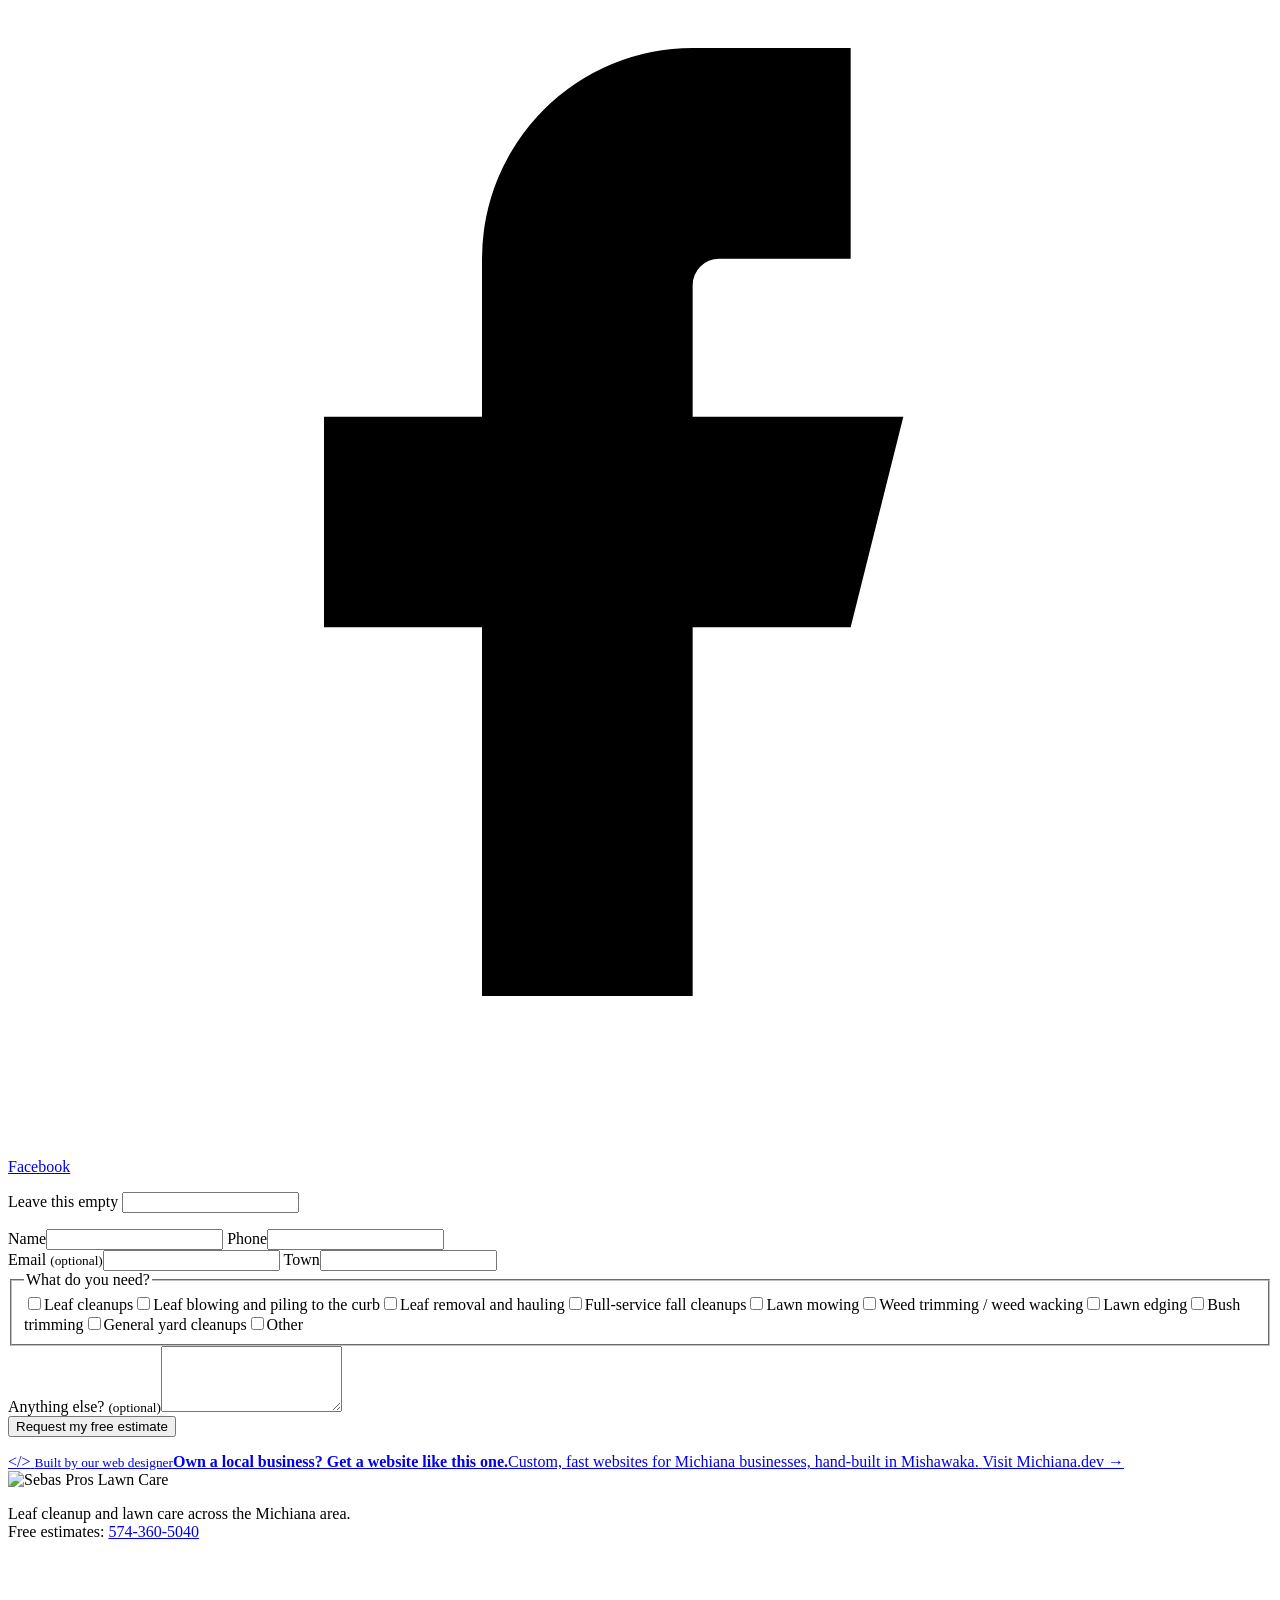
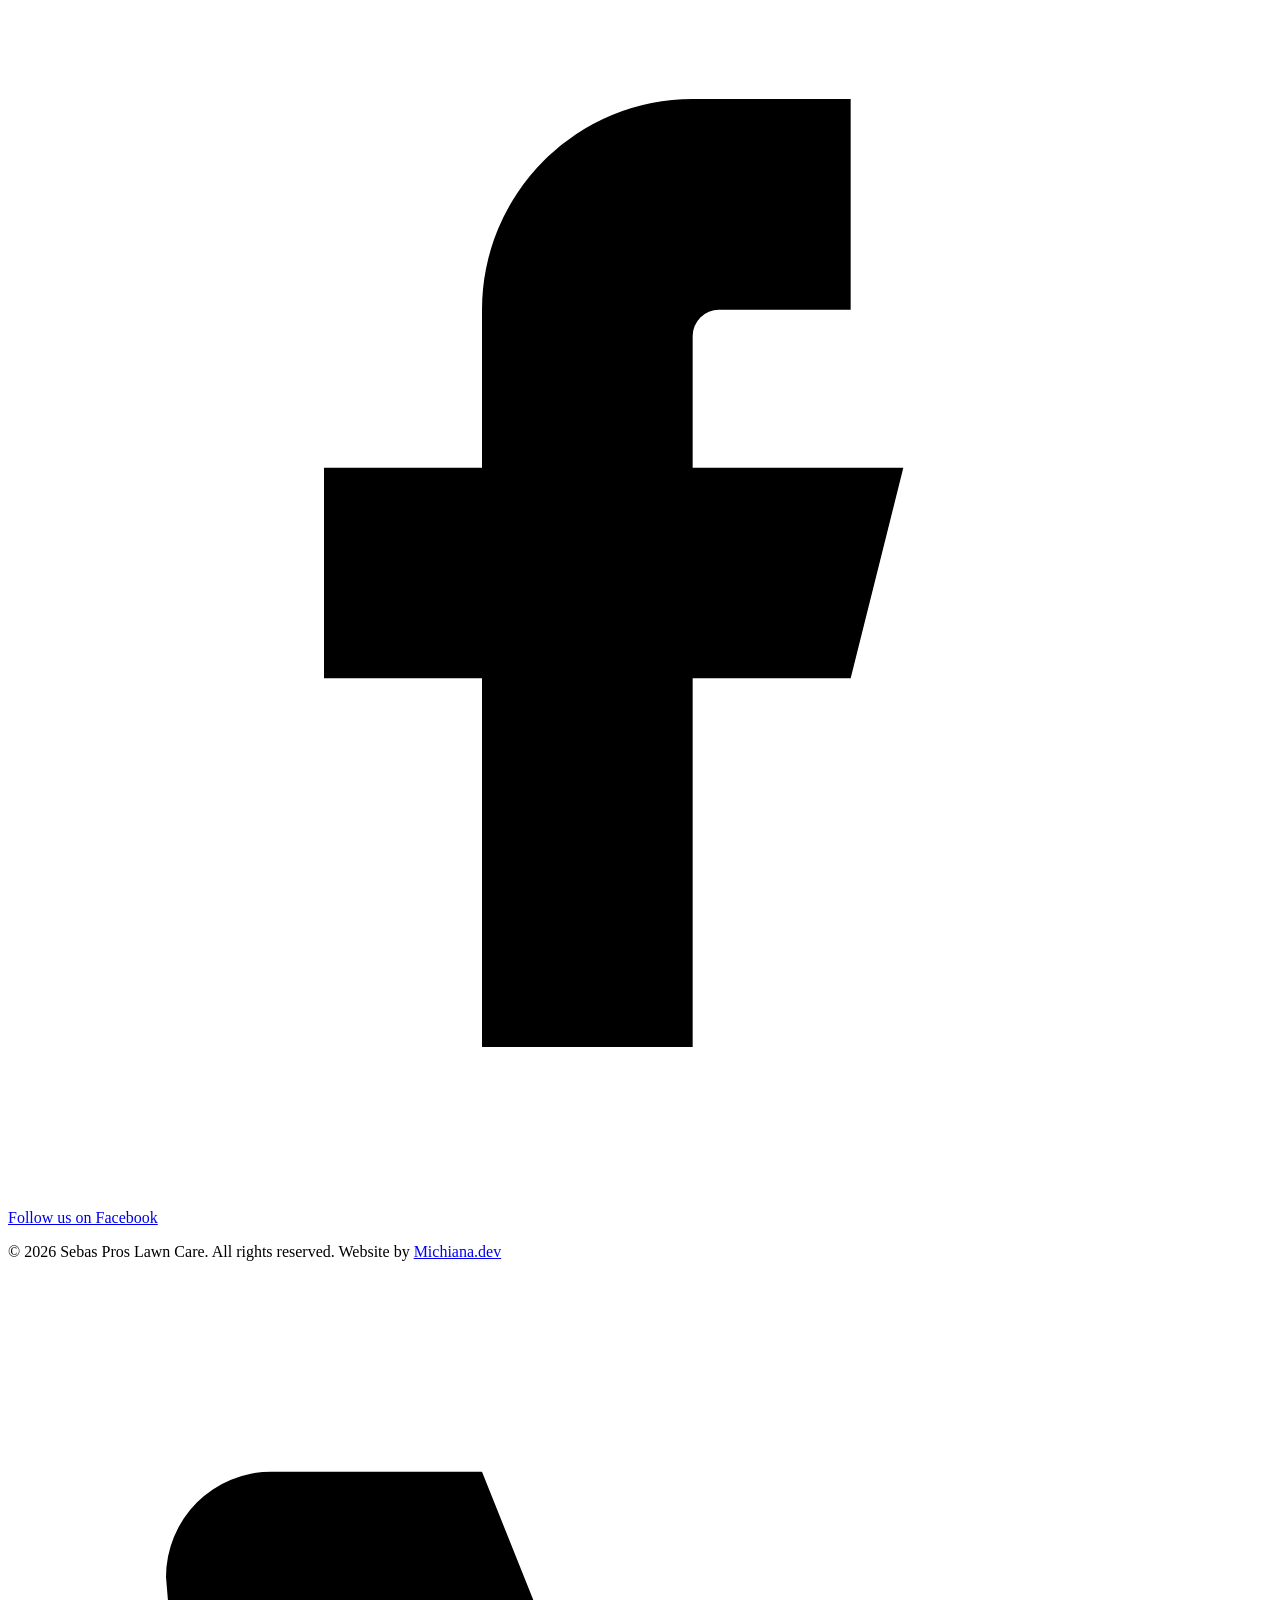
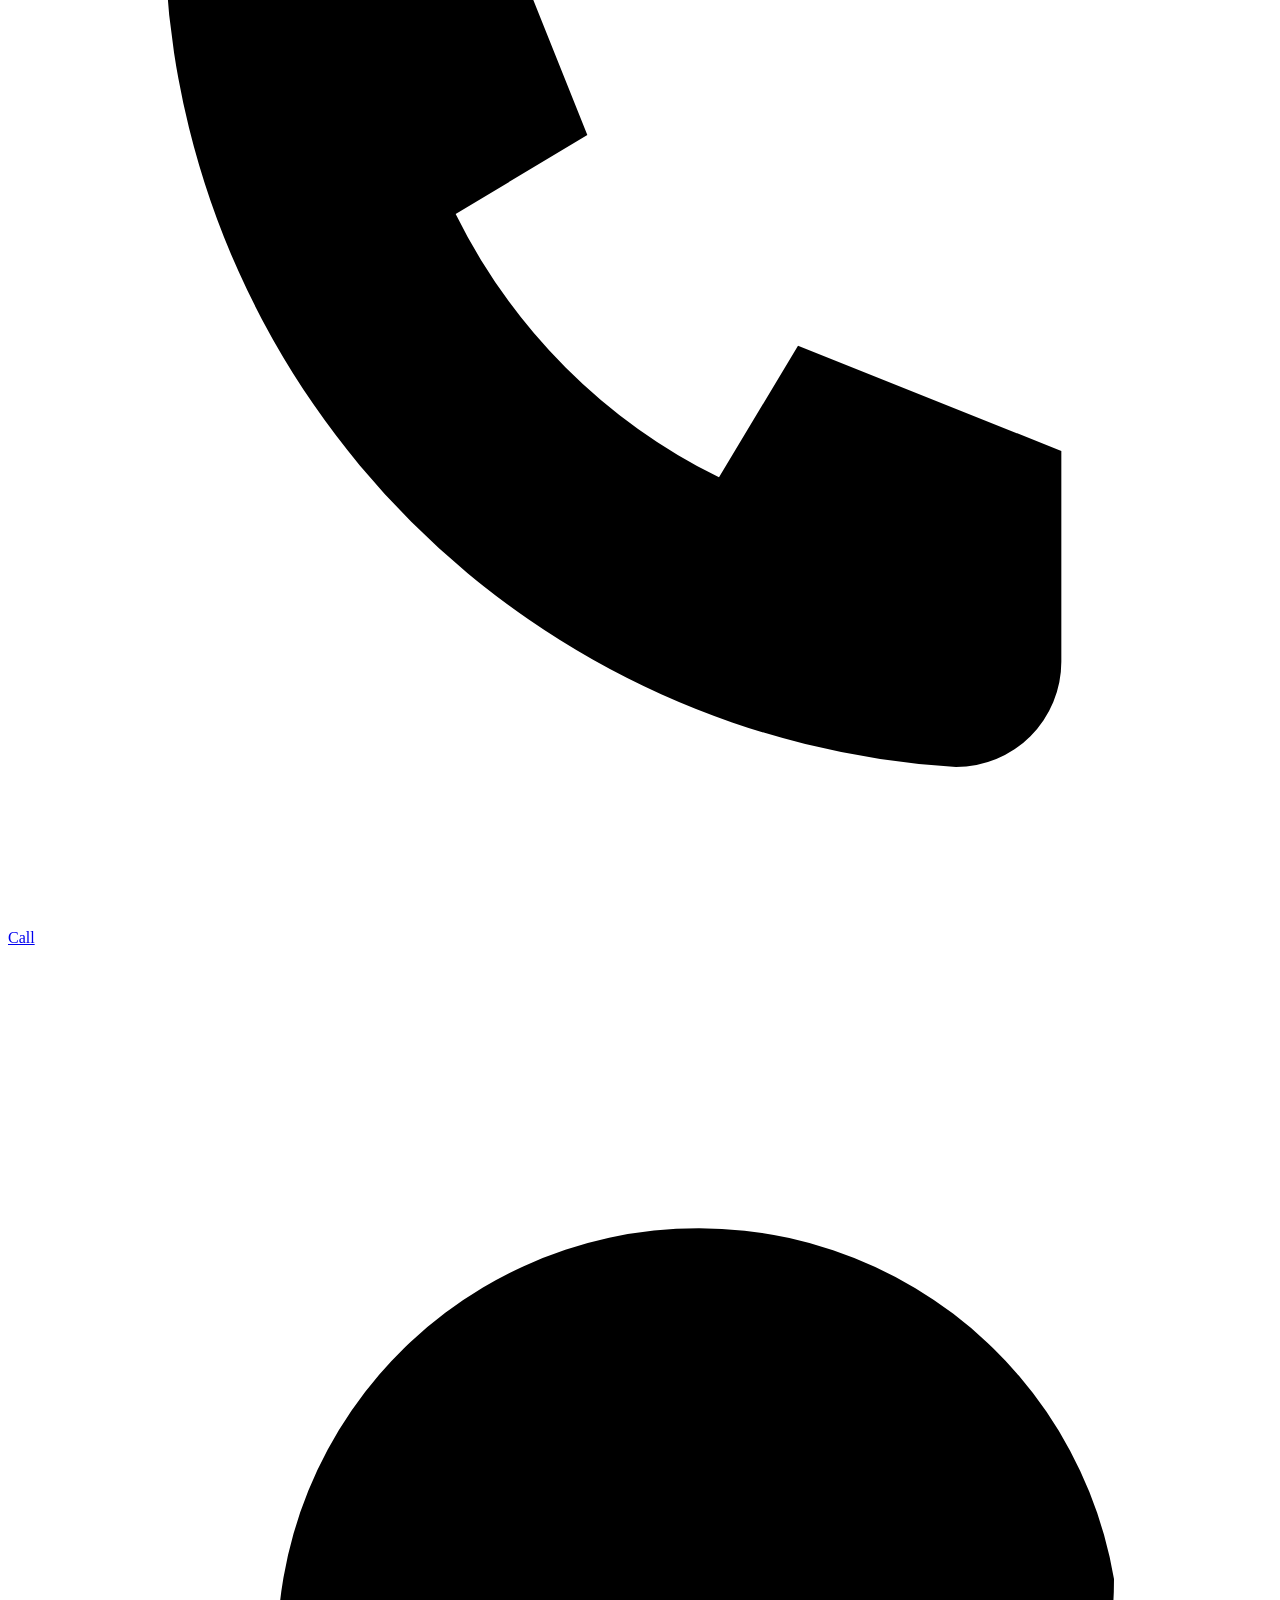
==== commit c247a952: "Use sebaspros.com and add the owner's business description Co-Authored-By: Claude Sonnet 5.5 <norepl" ====
--- a/public/index.html
+++ b/public/index.html
@@ -3,20 +3,20 @@
 <head>
 <meta charset="utf-8">
 <meta name="viewport" content="width=device-width, initial-scale=1, viewport-fit=cover">
-<title>Lawn Care &amp; Leaf Cleanup in Michiana | Sebas Pros</title>
-<meta name="description" content="Sebas Pros Lawn Care offers leaf cleanup, leaf hauling, mowing, edging, trimming and yard cleanups in South Bend, Mishawaka, Elkhart and Michiana. Free estimates: 574-360-5040.">
+<title>Leaf Cleanup &amp; Lawn Care in South Bend, IN | Sebas Pros</title>
+<meta name="description" content="Professional, affordable leaf cleanups and lawn care in South Bend, Indiana, and surrounding Michiana towns. Free estimates: call or text 574-360-5040.">
 <meta name="robots" content="index, follow, max-image-preview:large, max-snippet:-1">
-<link rel="canonical" href="https://sebaspros.netlify.app/">
+<link rel="canonical" href="https://sebaspros.com/">
 <meta name="theme-color" content="#050805">
 <meta name="geo.region" content="US-IN">
-<meta name="geo.placename" content="Michiana">
+<meta name="geo.placename" content="South Bend, Indiana">
 <meta property="og:type" content="website">
 <meta property="og:locale" content="en_US">
 <meta property="og:site_name" content="Sebas Pros Lawn Care">
-<meta property="og:title" content="Lawn Care &amp; Leaf Cleanup in Michiana | Sebas Pros">
-<meta property="og:description" content="Sebas Pros Lawn Care offers leaf cleanup, leaf hauling, mowing, edging, trimming and yard cleanups in South Bend, Mishawaka, Elkhart and Michiana. Free estimates: 574-360-5040.">
-<meta property="og:url" content="https://sebaspros.netlify.app/">
-<meta property="og:image" content="https://sebaspros.netlify.app/og-image.jpg">
+<meta property="og:title" content="Leaf Cleanup &amp; Lawn Care in South Bend, IN | Sebas Pros">
+<meta property="og:description" content="Professional, affordable leaf cleanups and lawn care in South Bend, Indiana, and surrounding Michiana towns. Free estimates: call or text 574-360-5040.">
+<meta property="og:url" content="https://sebaspros.com/">
+<meta property="og:image" content="https://sebaspros.com/og-image.jpg">
 <meta property="og:image:width" content="1200">
 <meta property="og:image:height" content="630">
 <meta property="og:image:alt" content="Sebas Pros Lawn Care logo over a freshly mowed Michiana yard">
@@ -28,7 +28,7 @@
 <link rel="preload" href="/fonts/jakarta.woff2" as="font" type="font/woff2" crossorigin>
 <link rel="stylesheet" href="/styles.css">
 <script src="/main.js" defer></script>
-<script type="application/ld+json">{"@context":"https://schema.org","@graph":[{"@type":"LocalBusiness","@id":"https://sebaspros.netlify.app/#business","name":"Sebas Pros Lawn Care","alternateName":"Sebas Pros","url":"https://sebaspros.netlify.app/","telephone":"+15743605040","sameAs":["https://www.facebook.com/profile.php?id=61596584897221"],"description":"Sebas Pros Lawn Care offers leaf cleanup, leaf hauling, mowing, edging, trimming and yard cleanups in South Bend, Mishawaka, Elkhart and Michiana. Free estimates: 574-360-5040.","image":"https://sebaspros.netlify.app/og-image.jpg","logo":"https://sebaspros.netlify.app/img/logo-640.png","areaServed":[{"@type":"City","name":"South Bend, IN"},{"@type":"City","name":"Mishawaka, IN"},{"@type":"City","name":"Granger, IN"},{"@type":"City","name":"Osceola, IN"},{"@type":"City","name":"Notre Dame, IN"},{"@type":"City","name":"Roseland, IN"},{"@type":"City","name":"Elkhart, IN"},{"@type":"City","name":"Dunlap, IN"},{"@type":"City","name":"Goshen, IN"},{"@type":"City","name":"Bristol, IN"},{"@type":"City","name":"Middlebury, IN"},{"@type":"City","name":"Wakarusa, IN"},{"@type":"City","name":"Nappanee, IN"},{"@type":"City","name":"Bremen, IN"},{"@type":"City","name":"Lakeville, IN"},{"@type":"City","name":"North Liberty, IN"},{"@type":"City","name":"Walkerton, IN"},{"@type":"City","name":"New Carlisle, IN"},{"@type":"City","name":"Plymouth, IN"},{"@type":"City","name":"La Porte, IN"},{"@type":"City","name":"Michigan City, IN"},{"@type":"City","name":"Niles, MI"},{"@type":"City","name":"Buchanan, MI"},{"@type":"City","name":"Edwardsburg, MI"},{"@type":"City","name":"Cassopolis, MI"},{"@type":"City","name":"Dowagiac, MI"},{"@type":"City","name":"Berrien Springs, MI"},{"@type":"City","name":"Three Oaks, MI"},{"@type":"City","name":"New Buffalo, MI"},{"@type":"City","name":"St. Joseph, MI"},{"@type":"City","name":"Benton Harbor, MI"},{"@type":"Place","name":"Michiana"}],"knowsAbout":["Leaf cleanups","Leaf blowing and piling to the curb","Leaf removal and hauling","Full-service fall cleanups","Lawn mowing","Weed trimming / weed wacking","Lawn edging","Bush trimming","General yard cleanups"],"hasOfferCatalog":{"@type":"OfferCatalog","name":"Lawn care and leaf services","itemListElement":[{"@type":"OfferCatalog","name":"Leaf Services","itemListElement":[{"@type":"Offer","itemOffered":{"@type":"Service","name":"Leaf cleanups","description":"Leaves cleared from lawns, beds and walkways."}},{"@type":"Offer","itemOffered":{"@type":"Service","name":"Leaf blowing and piling to the curb","description":"Blown into neat piles at the curb for pickup."}},{"@type":"Offer","itemOffered":{"@type":"Service","name":"Leaf removal and hauling","description":"Collected and hauled away for you."}},{"@type":"Offer","itemOffered":{"@type":"Service","name":"Full-service fall cleanups","description":"The whole yard readied for winter."}}]},{"@type":"OfferCatalog","name":"Lawn Care Services","itemListElement":[{"@type":"Offer","itemOffered":{"@type":"Service","name":"Lawn mowing","description":"A clean, even cut."}},{"@type":"Offer","itemOffered":{"@type":"Service","name":"Weed trimming / weed wacking","description":"Tidy fence lines, posts, trees and foundations."}},{"@type":"Offer","itemOffered":{"@type":"Service","name":"Lawn edging","description":"Crisp borders along drives and sidewalks."}},{"@type":"Offer","itemOffered":{"@type":"Service","name":"Bush trimming","description":"Shrubs shaped and cut back."}},{"@type":"Offer","itemOffered":{"@type":"Service","name":"General yard cleanups","description":"Sticks, debris and overgrowth cleared out."}}]}]},"contactPoint":{"@type":"ContactPoint","telephone":"+15743605040","contactType":"Free estimates"}},{"@type":"WebSite","@id":"https://sebaspros.netlify.app/#website","url":"https://sebaspros.netlify.app/","name":"Sebas Pros Lawn Care","publisher":{"@id":"https://sebaspros.netlify.app/#business"}},{"@type":"FAQPage","@id":"https://sebaspros.netlify.app/#faq","mainEntity":[{"@type":"Question","name":"Are estimates free?","acceptedAnswer":{"@type":"Answer","text":"Yes. Estimates are always free. Call or text 574-360-5040, or send the form on this page."}},{"@type":"Question","name":"What services does Sebas Pros offer?","acceptedAnswer":{"@type":"Answer","text":"Leaf cleanups, leaf blowing and piling to the curb, leaf removal and hauling, full-service fall cleanups, lawn mowing, weed trimming, lawn edging, bush trimming and general yard cleanups."}},{"@type":"Question","name":"Do you haul leaves away, or only pile them at the curb?","acceptedAnswer":{"@type":"Answer","text":"Both. Choose curbside piles for municipal pickup, or have the leaves removed and hauled away."}},{"@type":"Question","name":"What areas do you serve?","acceptedAnswer":{"@type":"Answer","text":"The Michiana area, including South Bend, Mishawaka, Granger, Osceola, Elkhart, Goshen and nearby towns in Northern Indiana, plus Niles, Buchanan, Edwardsburg and other Southwest Michigan communities. If you don't see your town, just ask."}},{"@type":"Question","name":"How do I get a quote?","acceptedAnswer":{"@type":"Answer","text":"Tell us your town and what your yard needs using the form, or call or text 574-360-5040."}}]}]}</script>
+<script type="application/ld+json">{"@context":"https://schema.org","@graph":[{"@type":"LocalBusiness","@id":"https://sebaspros.com/#business","name":"Sebas Pros Lawn Care","alternateName":"Sebas Pros","url":"https://sebaspros.com/","telephone":"+15743605040","sameAs":["https://www.facebook.com/profile.php?id=61596584897221"],"description":"Professional, affordable leaf cleanups and lawn care in South Bend, Indiana, and surrounding Michiana towns. Free estimates: call or text 574-360-5040.","image":"https://sebaspros.com/og-image.jpg","logo":"https://sebaspros.com/img/logo-640.png","areaServed":[{"@type":"City","name":"South Bend, IN"},{"@type":"City","name":"Mishawaka, IN"},{"@type":"City","name":"Granger, IN"},{"@type":"City","name":"Osceola, IN"},{"@type":"City","name":"Notre Dame, IN"},{"@type":"City","name":"Roseland, IN"},{"@type":"City","name":"Elkhart, IN"},{"@type":"City","name":"Dunlap, IN"},{"@type":"City","name":"Goshen, IN"},{"@type":"City","name":"Bristol, IN"},{"@type":"City","name":"Middlebury, IN"},{"@type":"City","name":"Wakarusa, IN"},{"@type":"City","name":"Nappanee, IN"},{"@type":"City","name":"Bremen, IN"},{"@type":"City","name":"Lakeville, IN"},{"@type":"City","name":"North Liberty, IN"},{"@type":"City","name":"Walkerton, IN"},{"@type":"City","name":"New Carlisle, IN"},{"@type":"City","name":"Plymouth, IN"},{"@type":"City","name":"La Porte, IN"},{"@type":"City","name":"Michigan City, IN"},{"@type":"City","name":"Niles, MI"},{"@type":"City","name":"Buchanan, MI"},{"@type":"City","name":"Edwardsburg, MI"},{"@type":"City","name":"Cassopolis, MI"},{"@type":"City","name":"Dowagiac, MI"},{"@type":"City","name":"Berrien Springs, MI"},{"@type":"City","name":"Three Oaks, MI"},{"@type":"City","name":"New Buffalo, MI"},{"@type":"City","name":"St. Joseph, MI"},{"@type":"City","name":"Benton Harbor, MI"},{"@type":"Place","name":"Michiana"}],"knowsAbout":["Leaf cleanups","Leaf blowing and piling to the curb","Leaf removal and hauling","Full-service fall cleanups","Lawn mowing","Weed trimming / weed wacking","Lawn edging","Bush trimming","General yard cleanups"],"hasOfferCatalog":{"@type":"OfferCatalog","name":"Lawn care and leaf services","itemListElement":[{"@type":"OfferCatalog","name":"Leaf Services","itemListElement":[{"@type":"Offer","itemOffered":{"@type":"Service","name":"Leaf cleanups","description":"Leaves cleared from lawns, beds and walkways."}},{"@type":"Offer","itemOffered":{"@type":"Service","name":"Leaf blowing and piling to the curb","description":"Blown into neat piles at the curb for pickup."}},{"@type":"Offer","itemOffered":{"@type":"Service","name":"Leaf removal and hauling","description":"Collected and hauled away for you."}},{"@type":"Offer","itemOffered":{"@type":"Service","name":"Full-service fall cleanups","description":"The whole yard readied for winter."}}]},{"@type":"OfferCatalog","name":"Lawn Care Services","itemListElement":[{"@type":"Offer","itemOffered":{"@type":"Service","name":"Lawn mowing","description":"A clean, even cut."}},{"@type":"Offer","itemOffered":{"@type":"Service","name":"Weed trimming / weed wacking","description":"Tidy fence lines, posts, trees and foundations."}},{"@type":"Offer","itemOffered":{"@type":"Service","name":"Lawn edging","description":"Crisp borders along drives and sidewalks."}},{"@type":"Offer","itemOffered":{"@type":"Service","name":"Bush trimming","description":"Shrubs shaped and cut back."}},{"@type":"Offer","itemOffered":{"@type":"Service","name":"General yard cleanups","description":"Sticks, debris and overgrowth cleared out."}}]}]},"contactPoint":{"@type":"ContactPoint","telephone":"+15743605040","contactType":"Free estimates"}},{"@type":"WebSite","@id":"https://sebaspros.com/#website","url":"https://sebaspros.com/","name":"Sebas Pros Lawn Care","publisher":{"@id":"https://sebaspros.com/#business"}},{"@type":"FAQPage","@id":"https://sebaspros.com/#faq","mainEntity":[{"@type":"Question","name":"Are estimates free?","acceptedAnswer":{"@type":"Answer","text":"Yes. Estimates are always free. Call or text 574-360-5040, or send the form on this page."}},{"@type":"Question","name":"What services does Sebas Pros offer?","acceptedAnswer":{"@type":"Answer","text":"Leaf cleanups, leaf blowing and piling to the curb, leaf removal and hauling, full-service fall cleanups, lawn mowing, weed trimming, lawn edging, bush trimming and general yard cleanups."}},{"@type":"Question","name":"Do you haul leaves away, or only pile them at the curb?","acceptedAnswer":{"@type":"Answer","text":"Both. Choose curbside piles for municipal pickup, or have the leaves removed and hauled away."}},{"@type":"Question","name":"What areas do you serve?","acceptedAnswer":{"@type":"Answer","text":"South Bend, Indiana, and surrounding areas across Michiana, including Mishawaka, Granger, Osceola, Elkhart, Goshen and nearby towns in Northern Indiana, plus Niles, Buchanan, Edwardsburg and other Southwest Michigan communities. If you don't see your town, just ask."}},{"@type":"Question","name":"How do I get a quote?","acceptedAnswer":{"@type":"Answer","text":"Tell us your town and what your yard needs using the form, or call or text 574-360-5040."}}]}]}</script>
 </head>
 <body>
 <a class="skip" href="#main">Skip to content</a>
@@ -44,8 +44,8 @@
   <div class="wrap hero-grid">
     <div>
       <p class="eyebrow"><span class="dot"></span>Now booking fall leaf cleanups</p>
-      <h1>Lawn care &amp; leaf cleanup in <em>Michiana</em></h1>
-      <p class="lead">Mowing, edging, trimming and full fall cleanups from a local business that shows up ready to work. Serving South Bend, Mishawaka, Elkhart and the towns around them.</p>
+      <h1>Leaf cleanup &amp; lawn care in <em>South Bend</em></h1>
+      <p class="lead">Professional, affordable leaf cleanups, plus mowing, weed trimming, edging and bush trimming. Serving South Bend, Mishawaka, Elkhart and surrounding Michiana towns.</p>
       <div class="actions">
         <a class="btn" href="#contact">Get a free estimate</a>
         <a class="btn btn-ghost" href="tel:+15743605040"><svg viewBox="0 0 24 24" aria-hidden="true"><path d="M5 4h4l2 5-2.5 1.5a11 11 0 0 0 5 5L15 13l5 2v4a2 2 0 0 1-2 2A16 16 0 0 1 3 6a2 2 0 0 1 2-2Z"/></svg>Call 574-360-5040</a>
@@ -97,7 +97,8 @@
     <div class="reveal">
       <p class="kicker">About</p>
       <h2>Local, hardworking and easy to reach</h2>
-      <p>Sebas Pros Lawn Care is a Michiana business started by Sebastian. When you hire Sebas Pros, you are supporting a local entrepreneur who is building the company one yard at a time.</p>
+      <p>Sebas Pros Lawn Care specializes in professional and affordable leaf cleanups in South Bend, Indiana, and surrounding areas. We help keep your yard looking clean and beautiful by blowing leaves into piles and moving them to the curb. We also offer lawn mowing, weed trimming, edging and bush trimming.</p>
+      <p>Our goal is to provide reliable service, quality work, and leave every yard looking its best. Sebastian started the business, so when you hire Sebas Pros you are supporting a local entrepreneur.</p>
     </div>
     <ol class="steps">
       <li class="reveal"><h3>Reach out</h3><p>Call, text or send the form with your town and what you need.</p></li>
@@ -111,7 +112,7 @@
   <div class="wrap">
     <p class="kicker">Service Area</p>
     <h2>Serving the Michiana area</h2>
-    <p class="intro">Sebas Pros Lawn Care provides leaf cleanup and lawn care for homes across Northern Indiana and Southwest Michigan. Don't see your town? Ask anyway.</p>
+    <p class="intro">Based in the South Bend area, Sebas Pros Lawn Care provides leaf cleanup and lawn care for homes across Northern Indiana and Southwest Michigan. Don't see your town? Ask anyway.</p>
     <div class="areas">
       <div class="area reveal"><h3>Northern Indiana</h3>
         <ul class="towns"><li>South Bend</li><li>Mishawaka</li><li>Granger</li><li>Osceola</li><li>Notre Dame</li><li>Roseland</li><li>Elkhart</li><li>Dunlap</li><li>Goshen</li><li>Bristol</li><li>Middlebury</li><li>Wakarusa</li><li>Nappanee</li><li>Bremen</li><li>Lakeville</li><li>North Liberty</li><li>Walkerton</li><li>New Carlisle</li><li>Plymouth</li><li>La Porte</li><li>Michigan City</li></ul></div>
@@ -125,7 +126,7 @@
   <div class="wrap narrow">
     <p class="kicker">FAQ</p>
     <h2>Common questions</h2>
-    <details class="reveal" name="faq"><summary>Are estimates free?</summary><p>Yes. Estimates are always free. Call or text 574-360-5040, or send the form on this page.</p></details><details class="reveal" name="faq"><summary>What services does Sebas Pros offer?</summary><p>Leaf cleanups, leaf blowing and piling to the curb, leaf removal and hauling, full-service fall cleanups, lawn mowing, weed trimming, lawn edging, bush trimming and general yard cleanups.</p></details><details class="reveal" name="faq"><summary>Do you haul leaves away, or only pile them at the curb?</summary><p>Both. Choose curbside piles for municipal pickup, or have the leaves removed and hauled away.</p></details><details class="reveal" name="faq"><summary>What areas do you serve?</summary><p>The Michiana area, including South Bend, Mishawaka, Granger, Osceola, Elkhart, Goshen and nearby towns in Northern Indiana, plus Niles, Buchanan, Edwardsburg and other Southwest Michigan communities. If you don&#x27;t see your town, just ask.</p></details><details class="reveal" name="faq"><summary>How do I get a quote?</summary><p>Tell us your town and what your yard needs using the form, or call or text 574-360-5040.</p></details>
+    <details class="reveal" name="faq"><summary>Are estimates free?</summary><p>Yes. Estimates are always free. Call or text 574-360-5040, or send the form on this page.</p></details><details class="reveal" name="faq"><summary>What services does Sebas Pros offer?</summary><p>Leaf cleanups, leaf blowing and piling to the curb, leaf removal and hauling, full-service fall cleanups, lawn mowing, weed trimming, lawn edging, bush trimming and general yard cleanups.</p></details><details class="reveal" name="faq"><summary>Do you haul leaves away, or only pile them at the curb?</summary><p>Both. Choose curbside piles for municipal pickup, or have the leaves removed and hauled away.</p></details><details class="reveal" name="faq"><summary>What areas do you serve?</summary><p>South Bend, Indiana, and surrounding areas across Michiana, including Mishawaka, Granger, Osceola, Elkhart, Goshen and nearby towns in Northern Indiana, plus Niles, Buchanan, Edwardsburg and other Southwest Michigan communities. If you don&#x27;t see your town, just ask.</p></details><details class="reveal" name="faq"><summary>How do I get a quote?</summary><p>Tell us your town and what your yard needs using the form, or call or text 574-360-5040.</p></details>
   </div>
 </section>
 
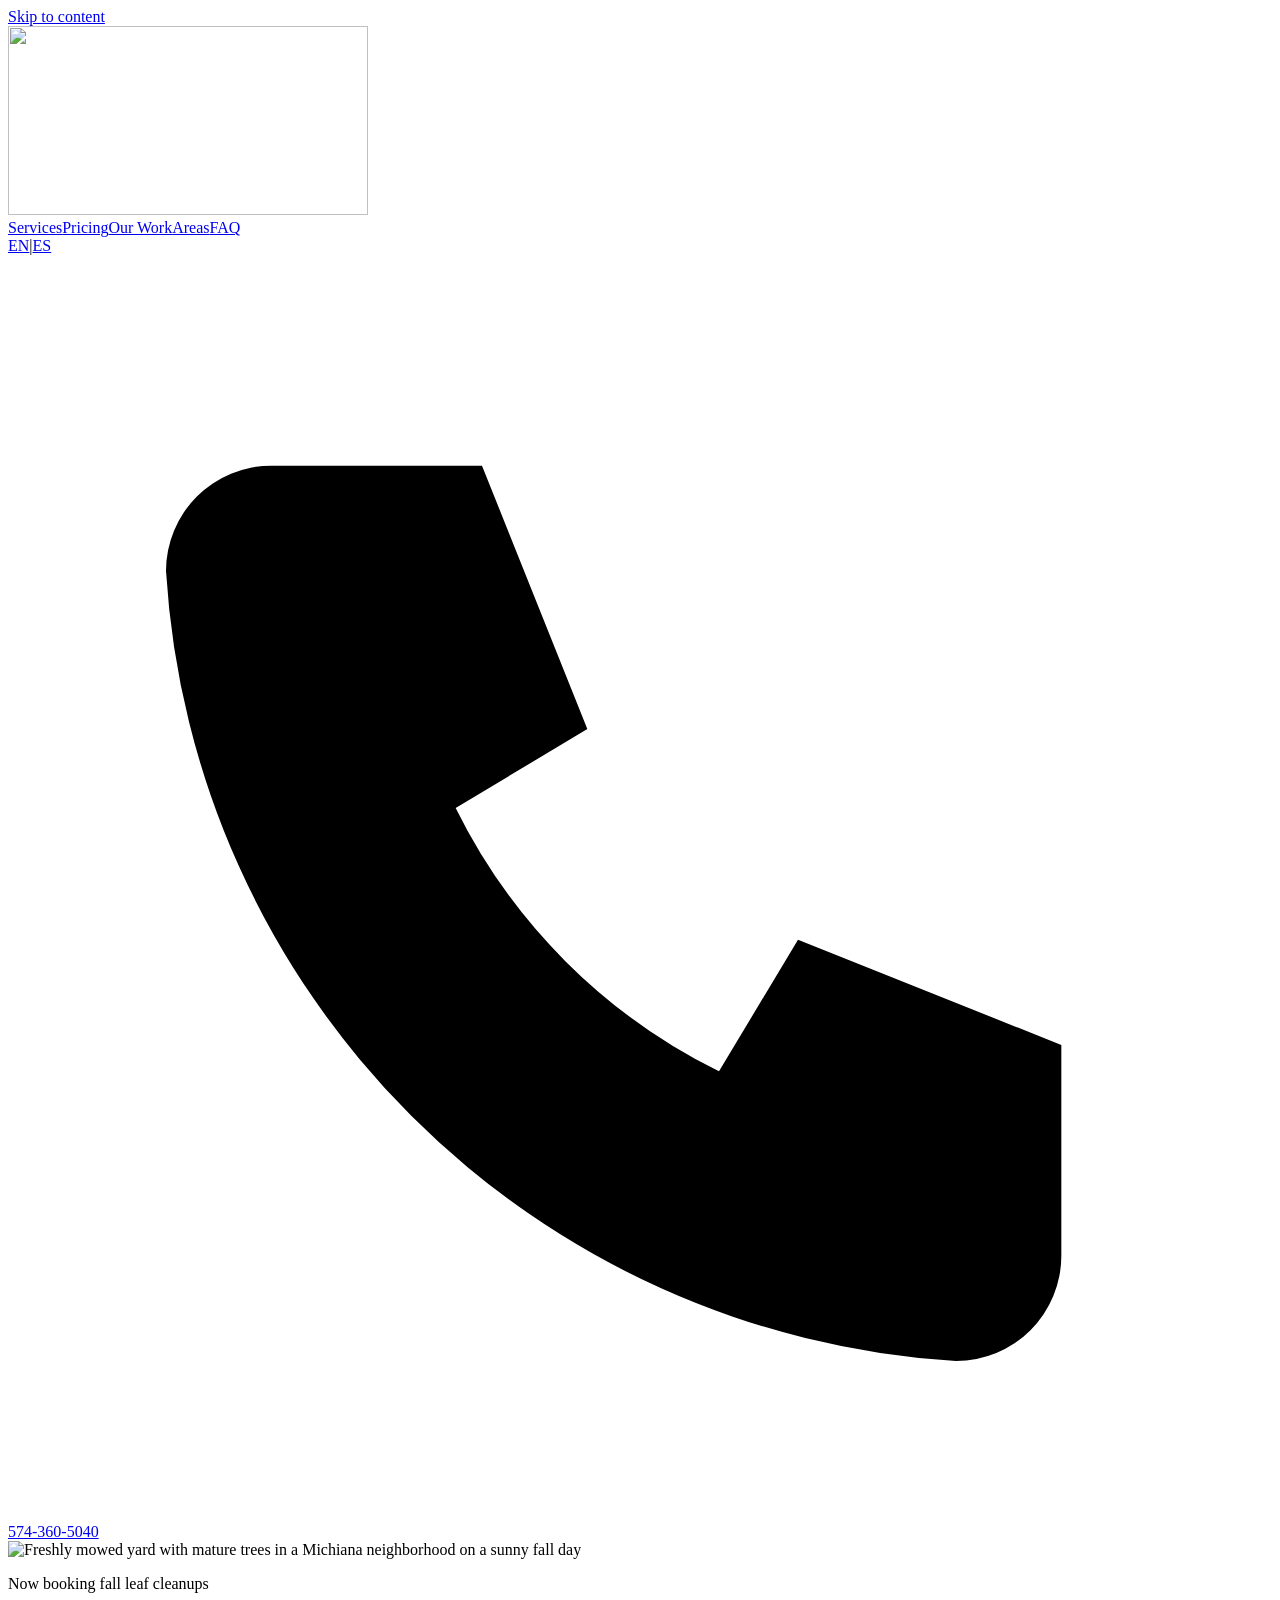
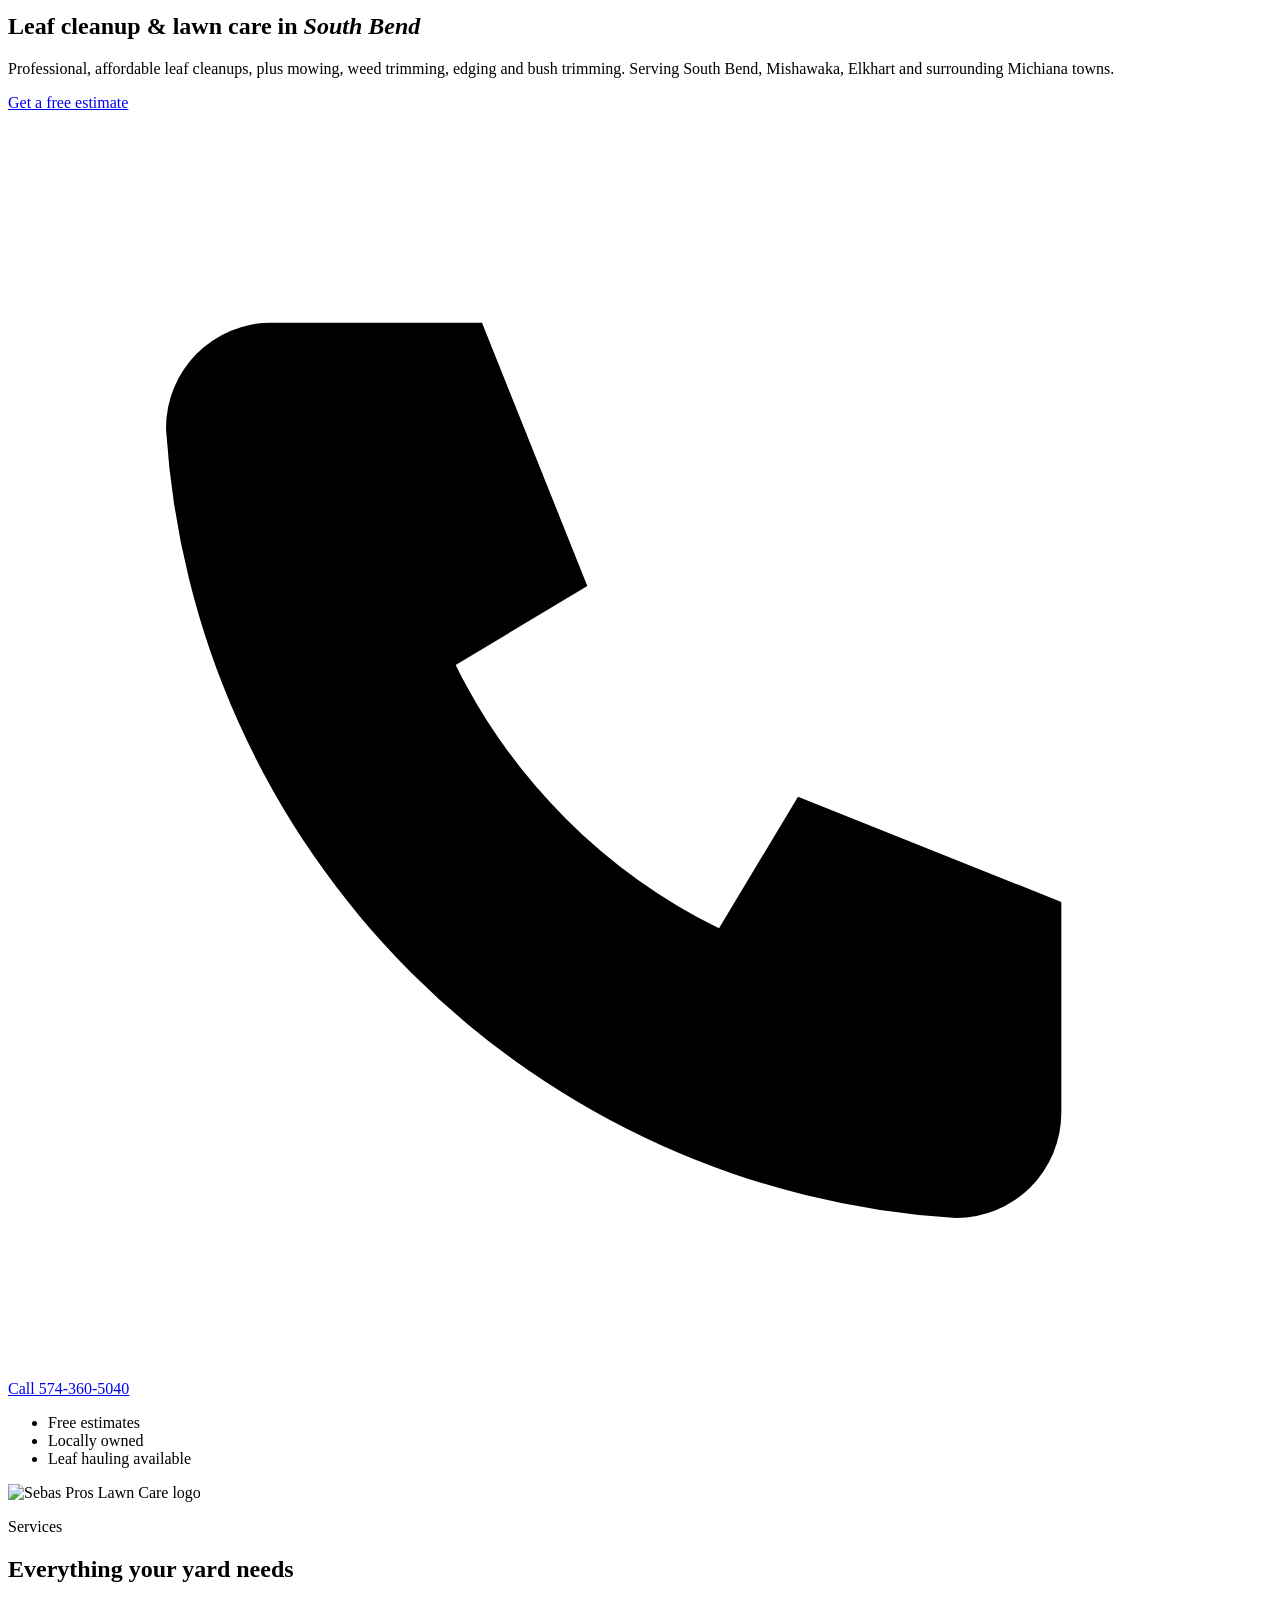
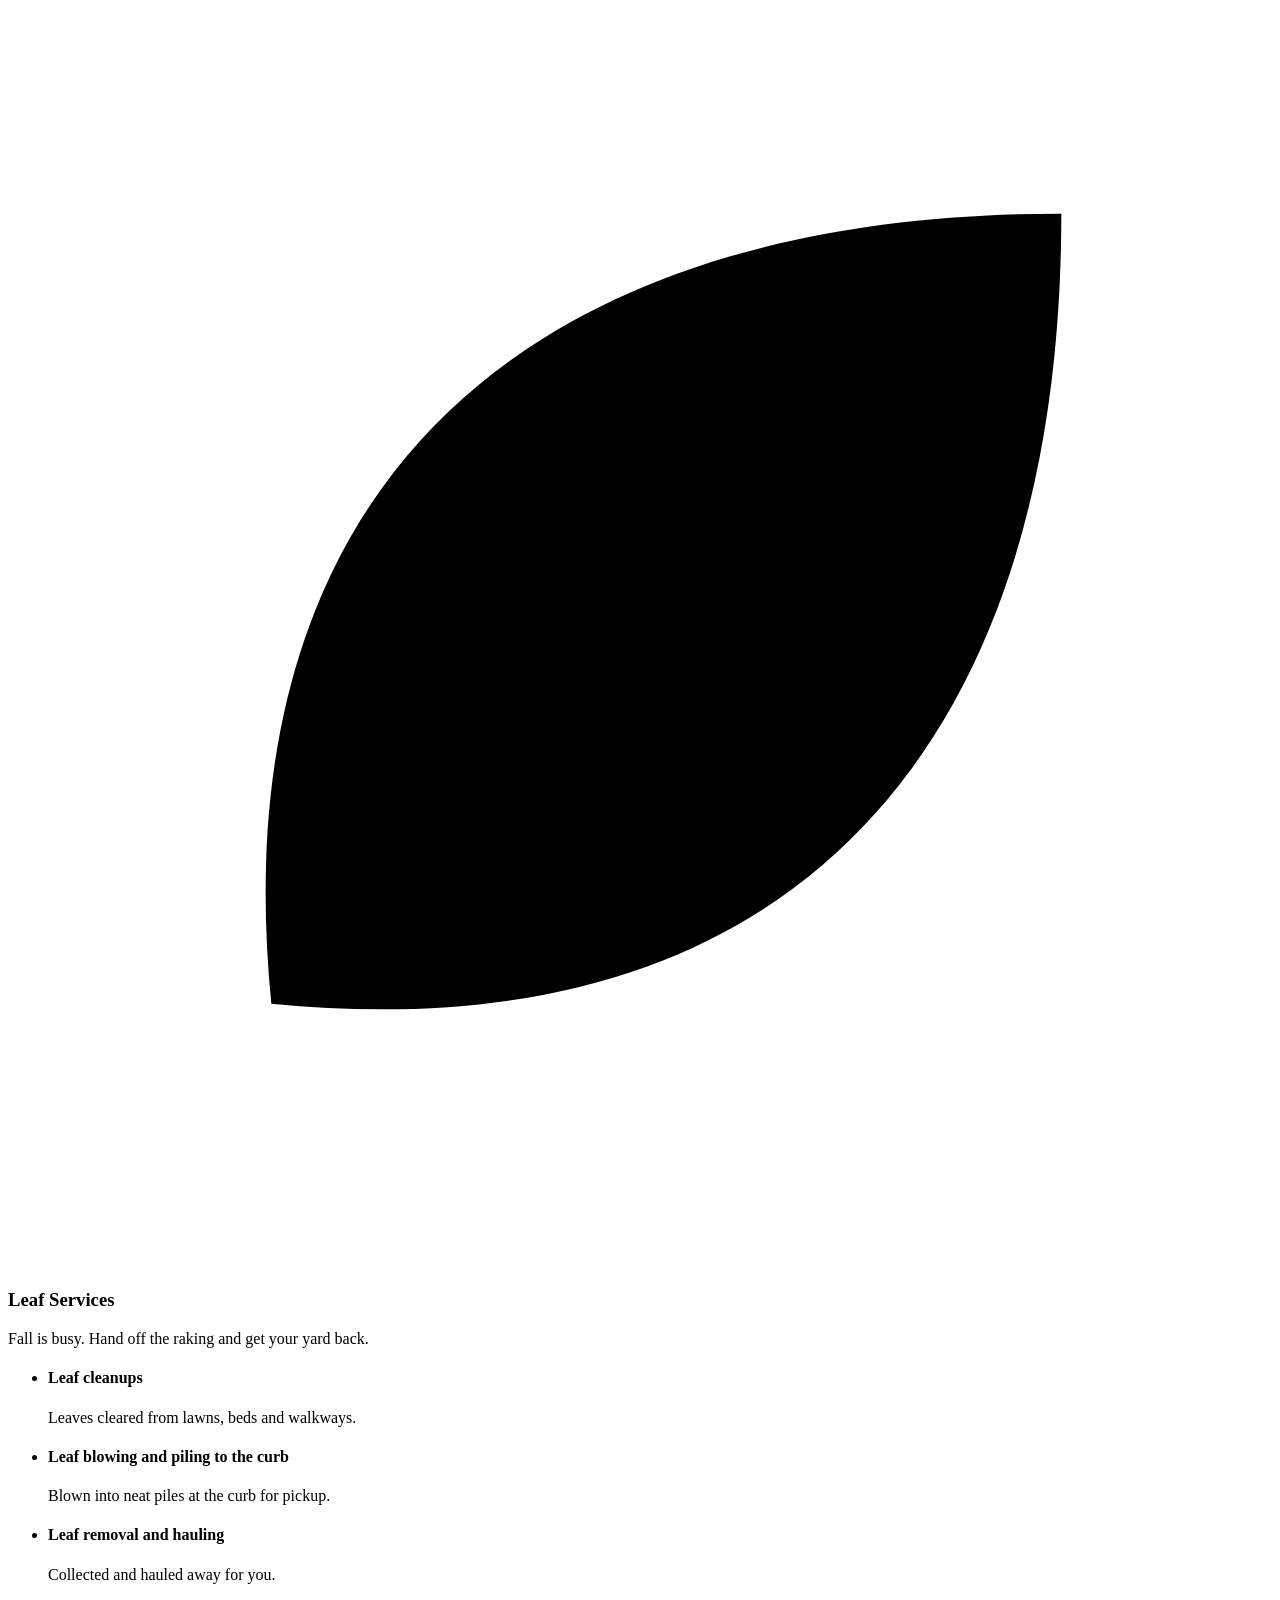
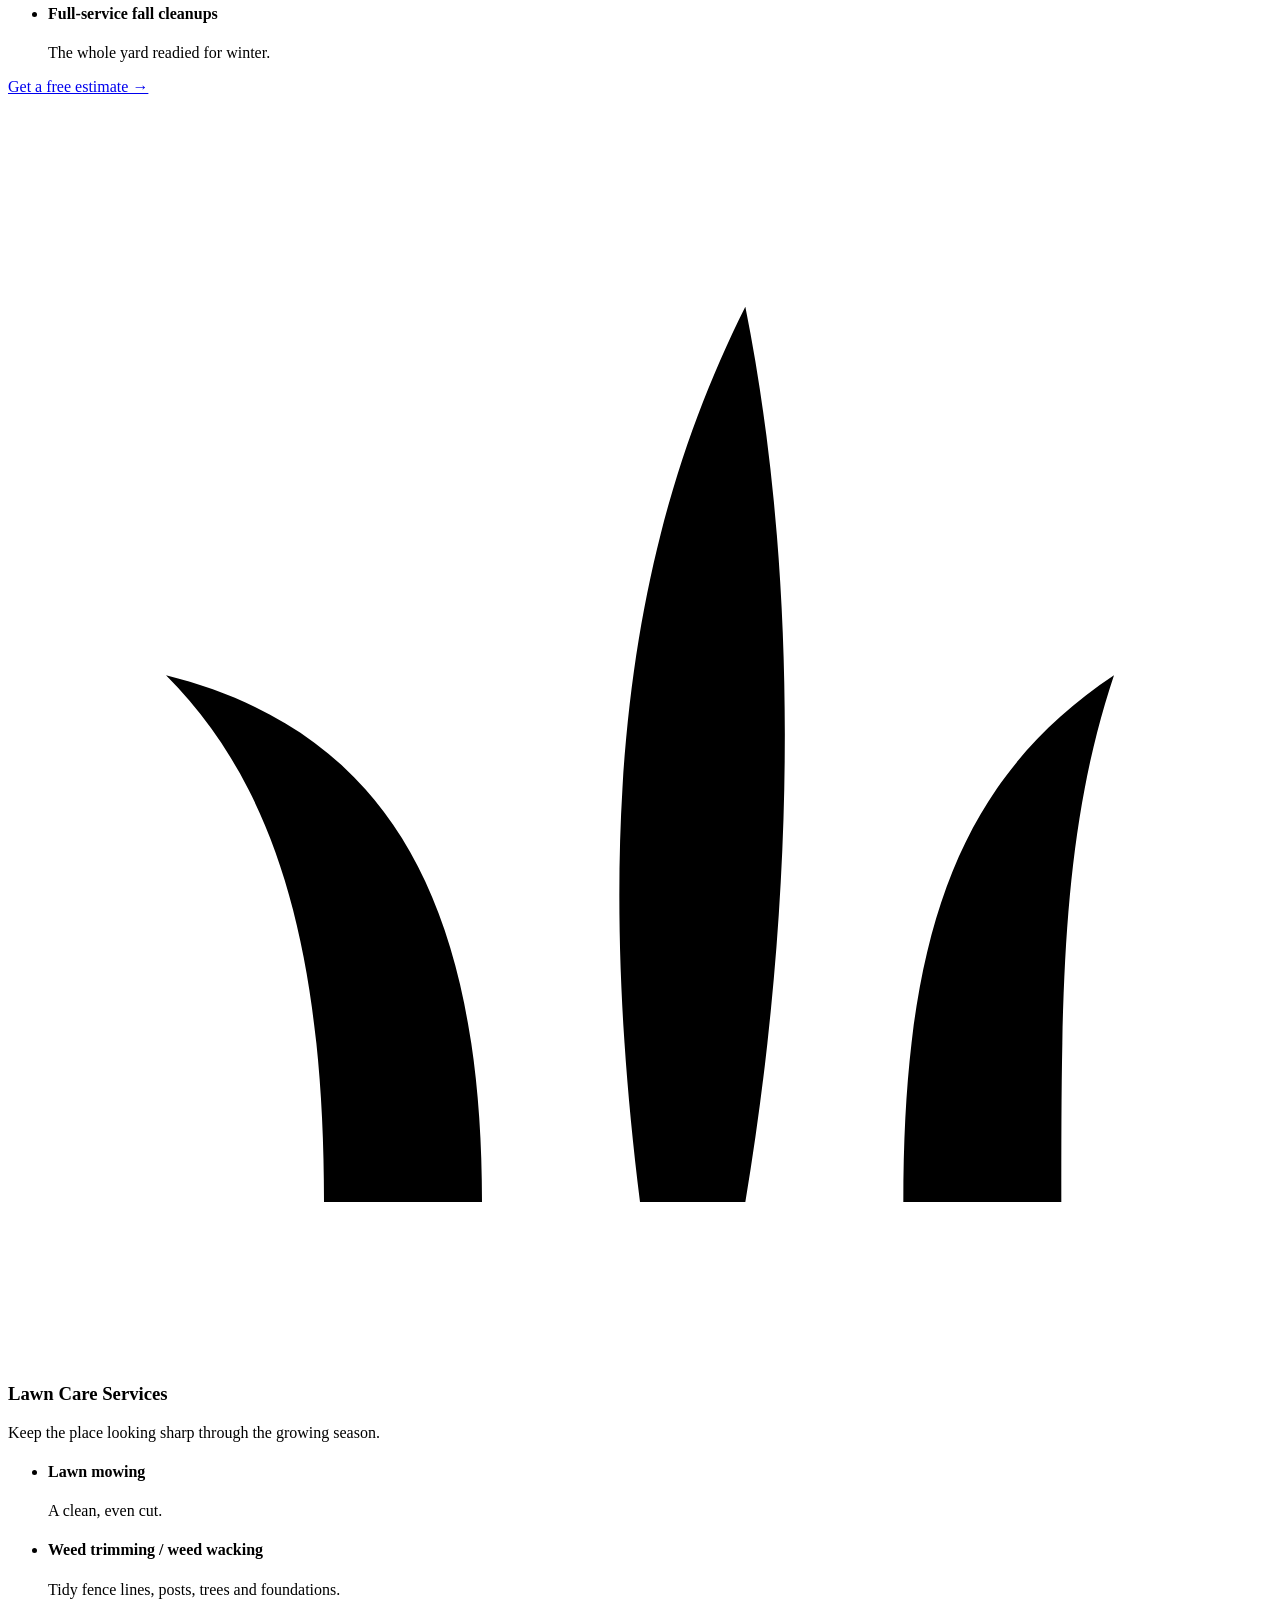
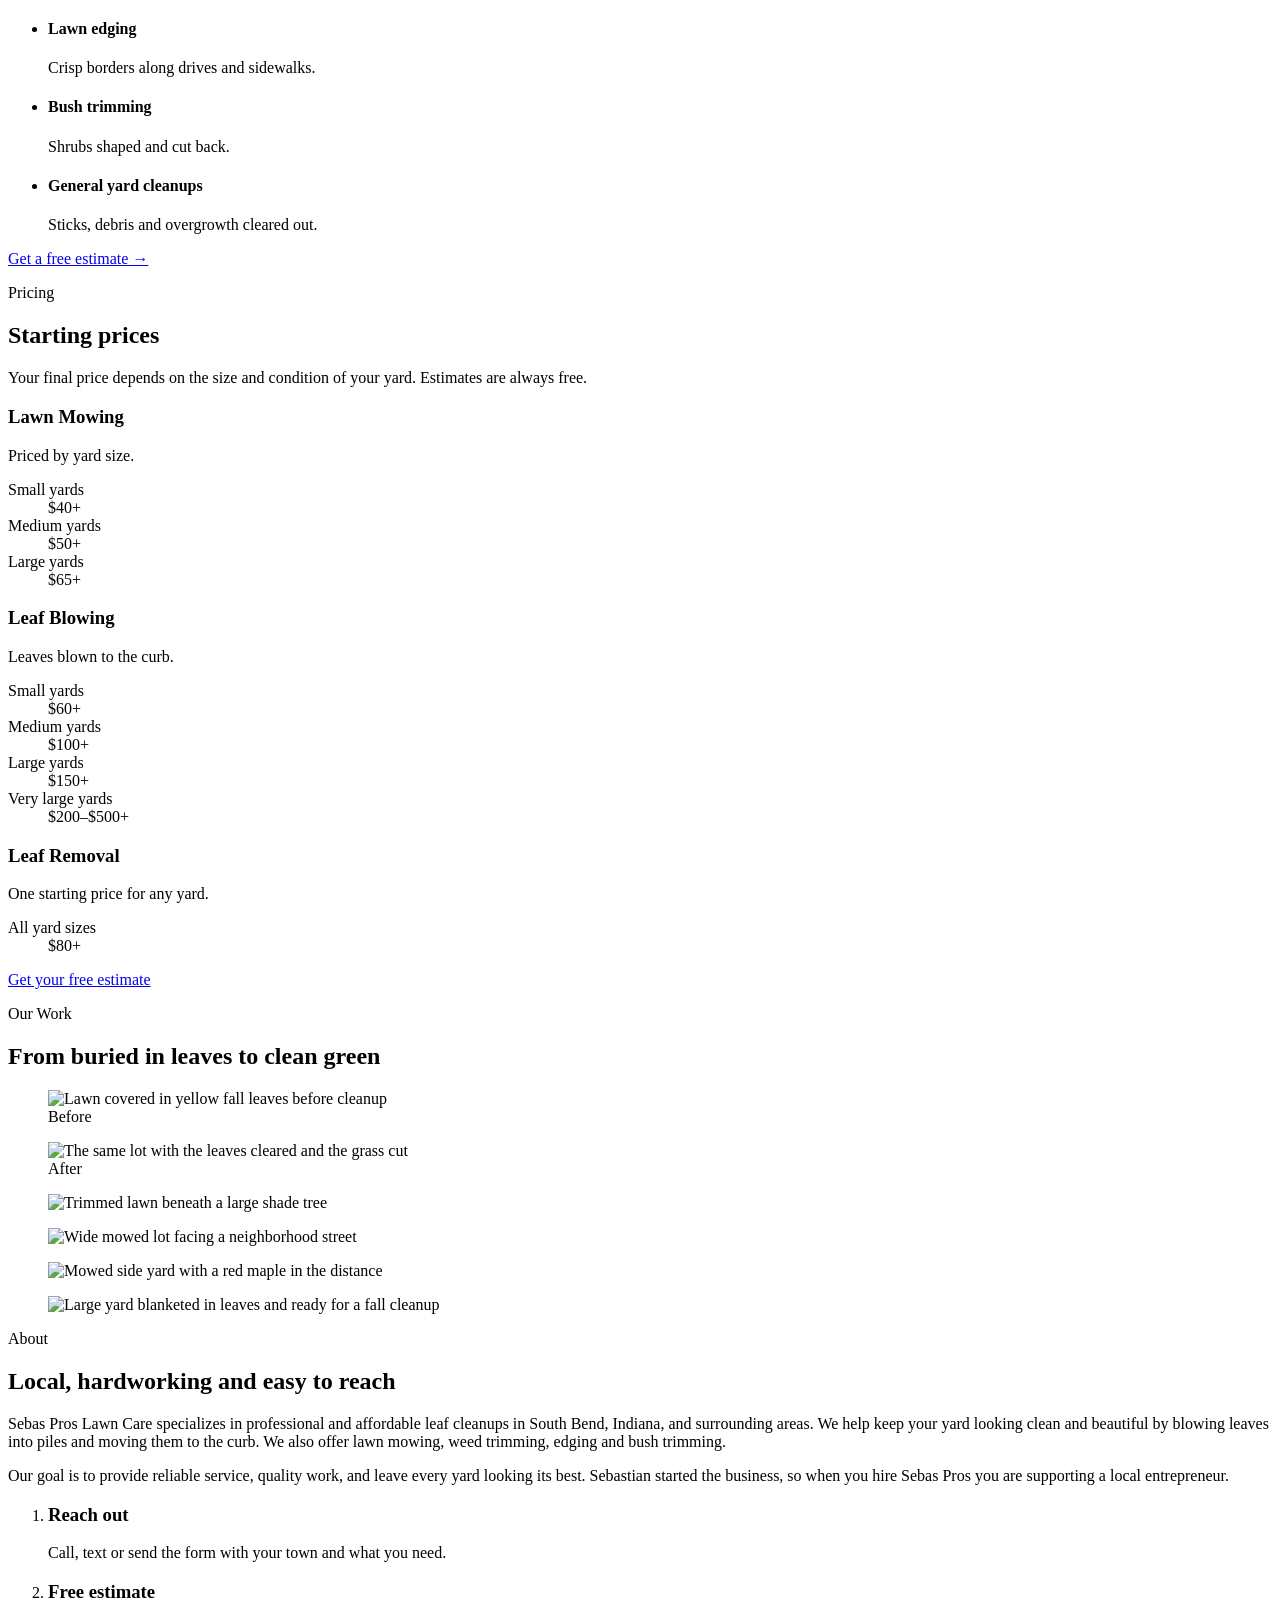
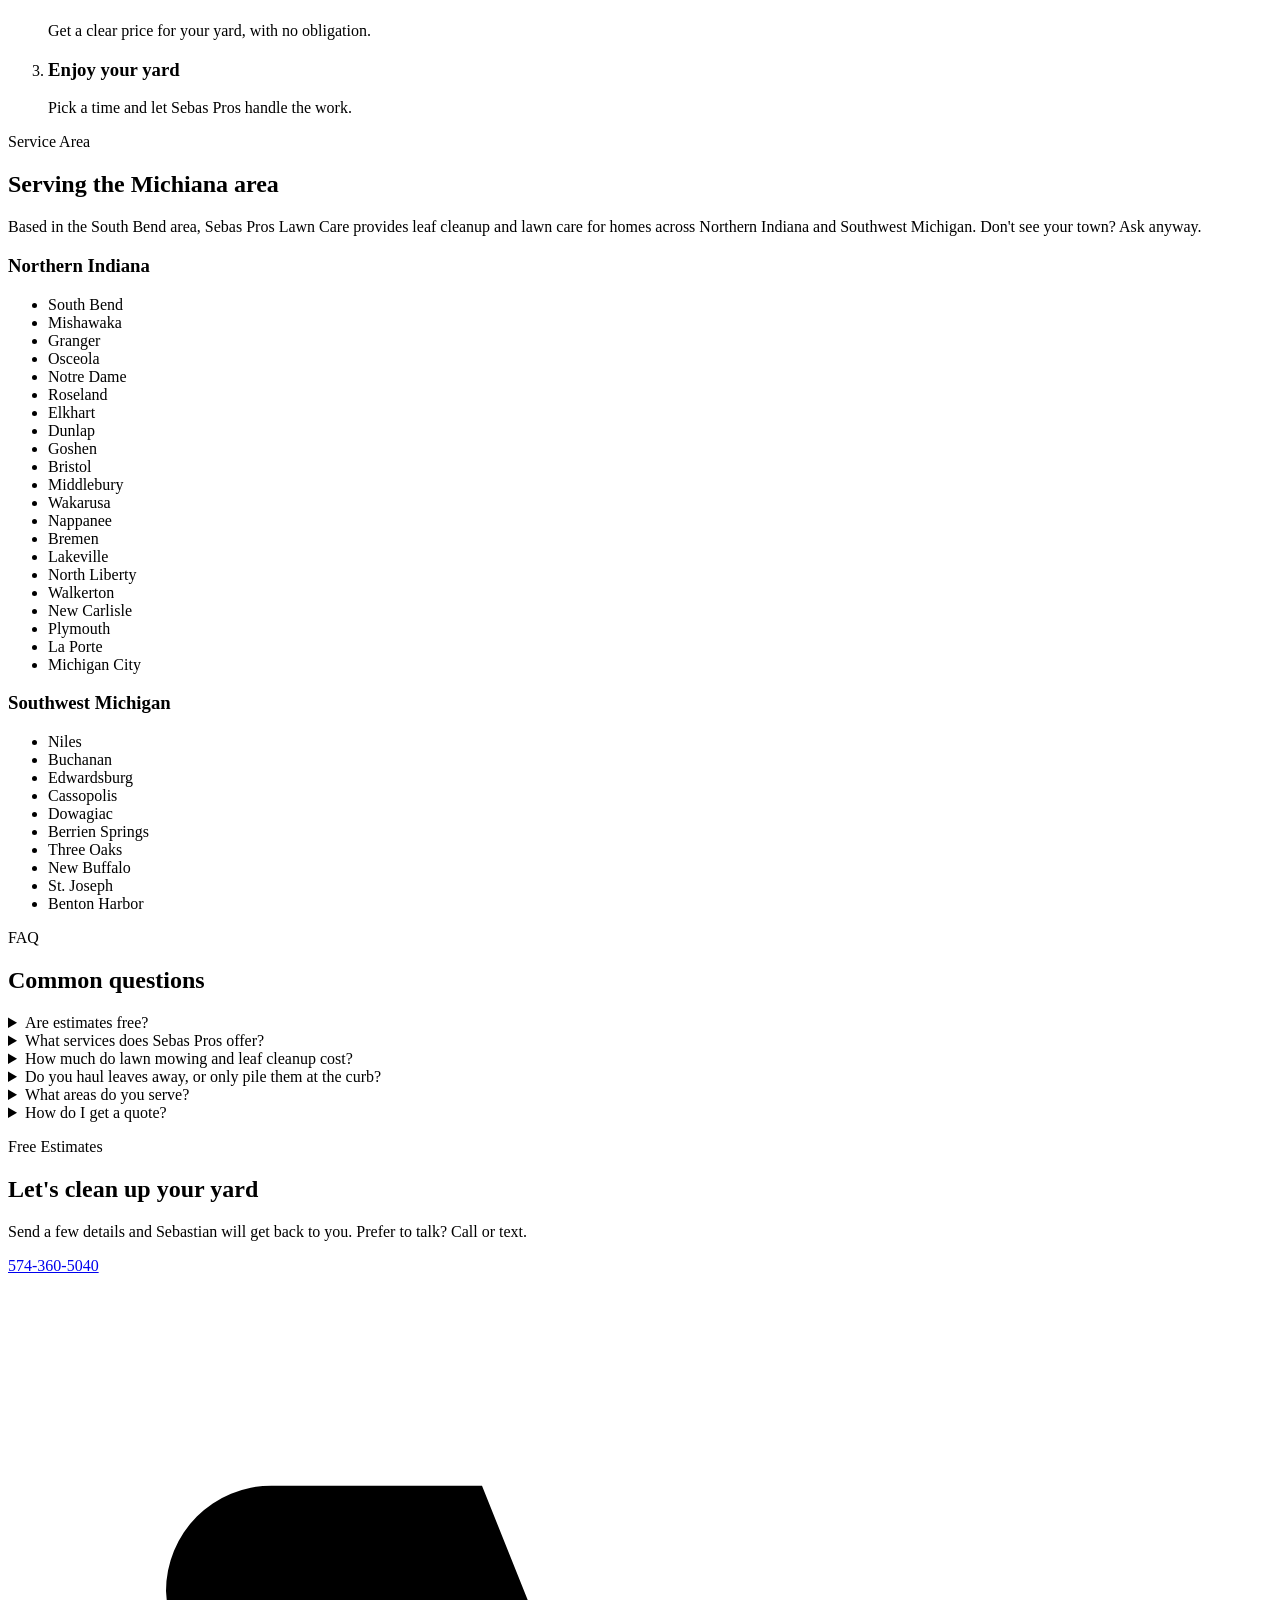
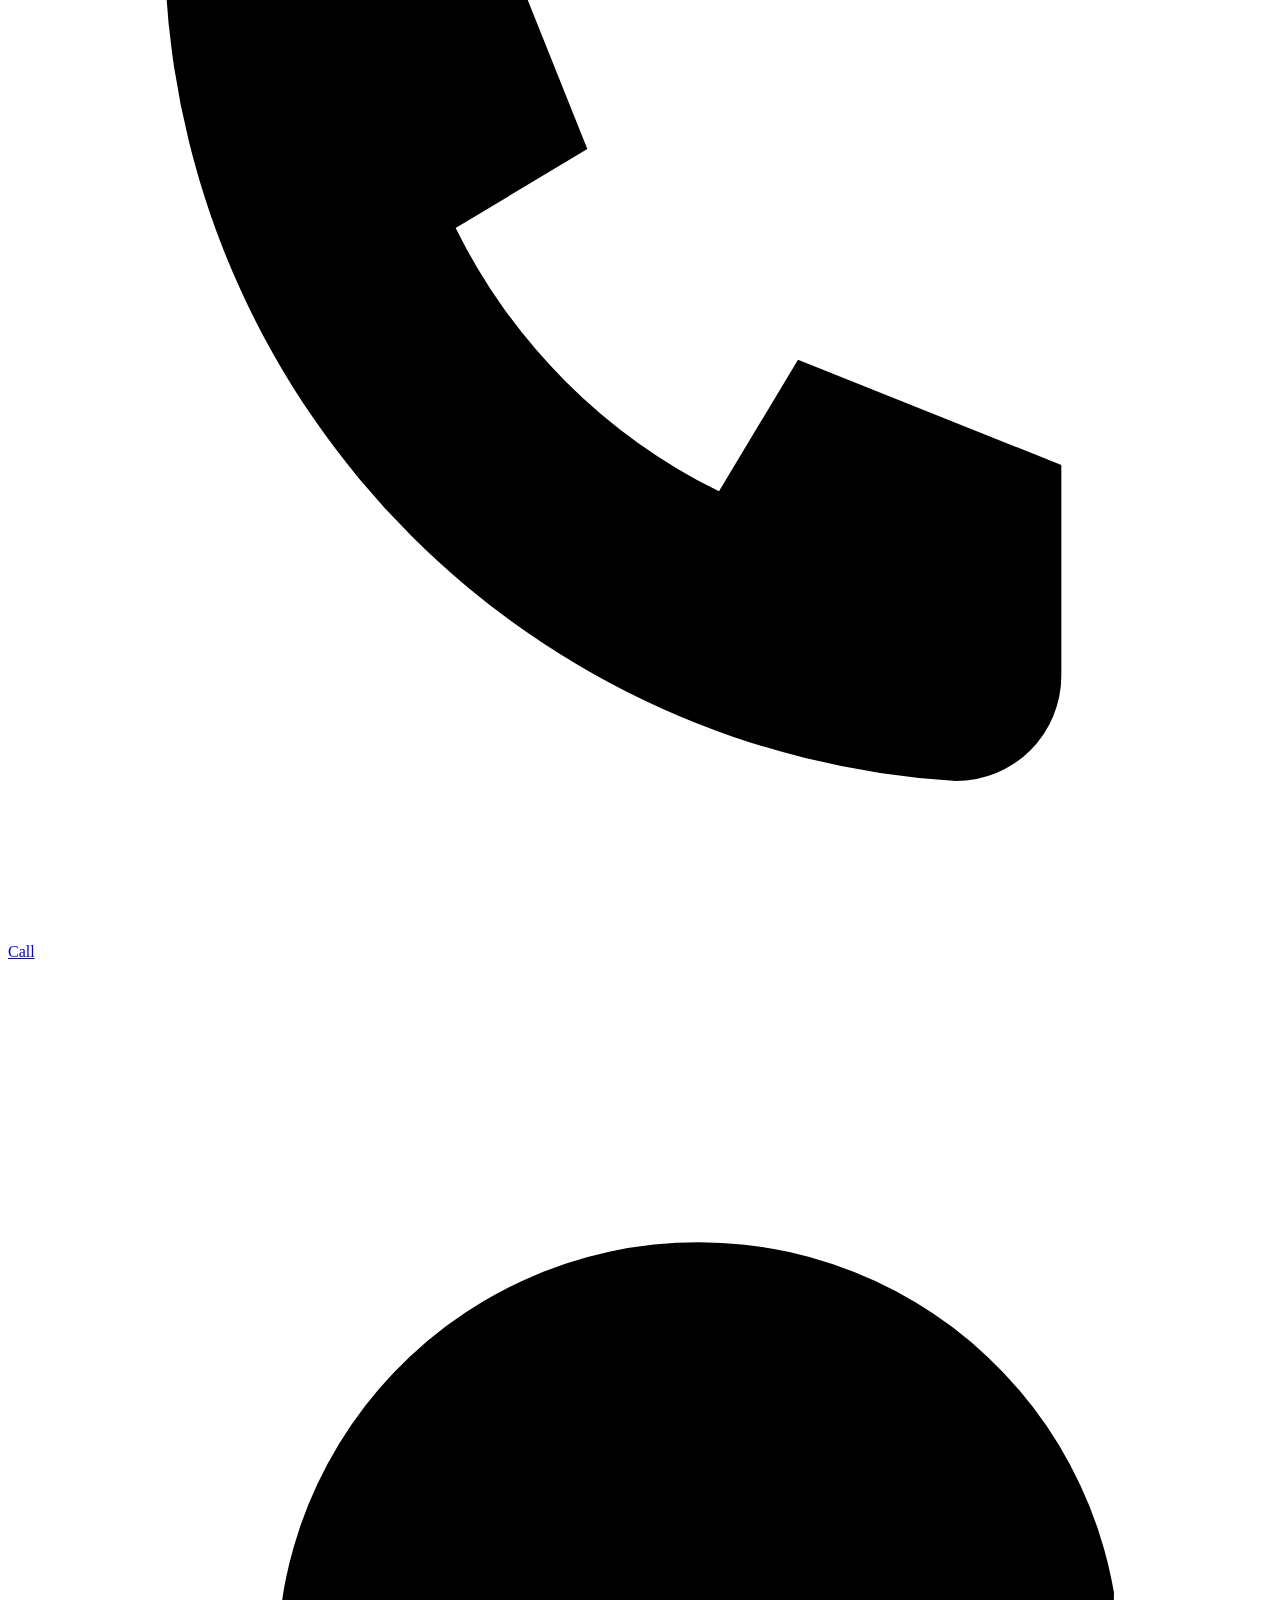
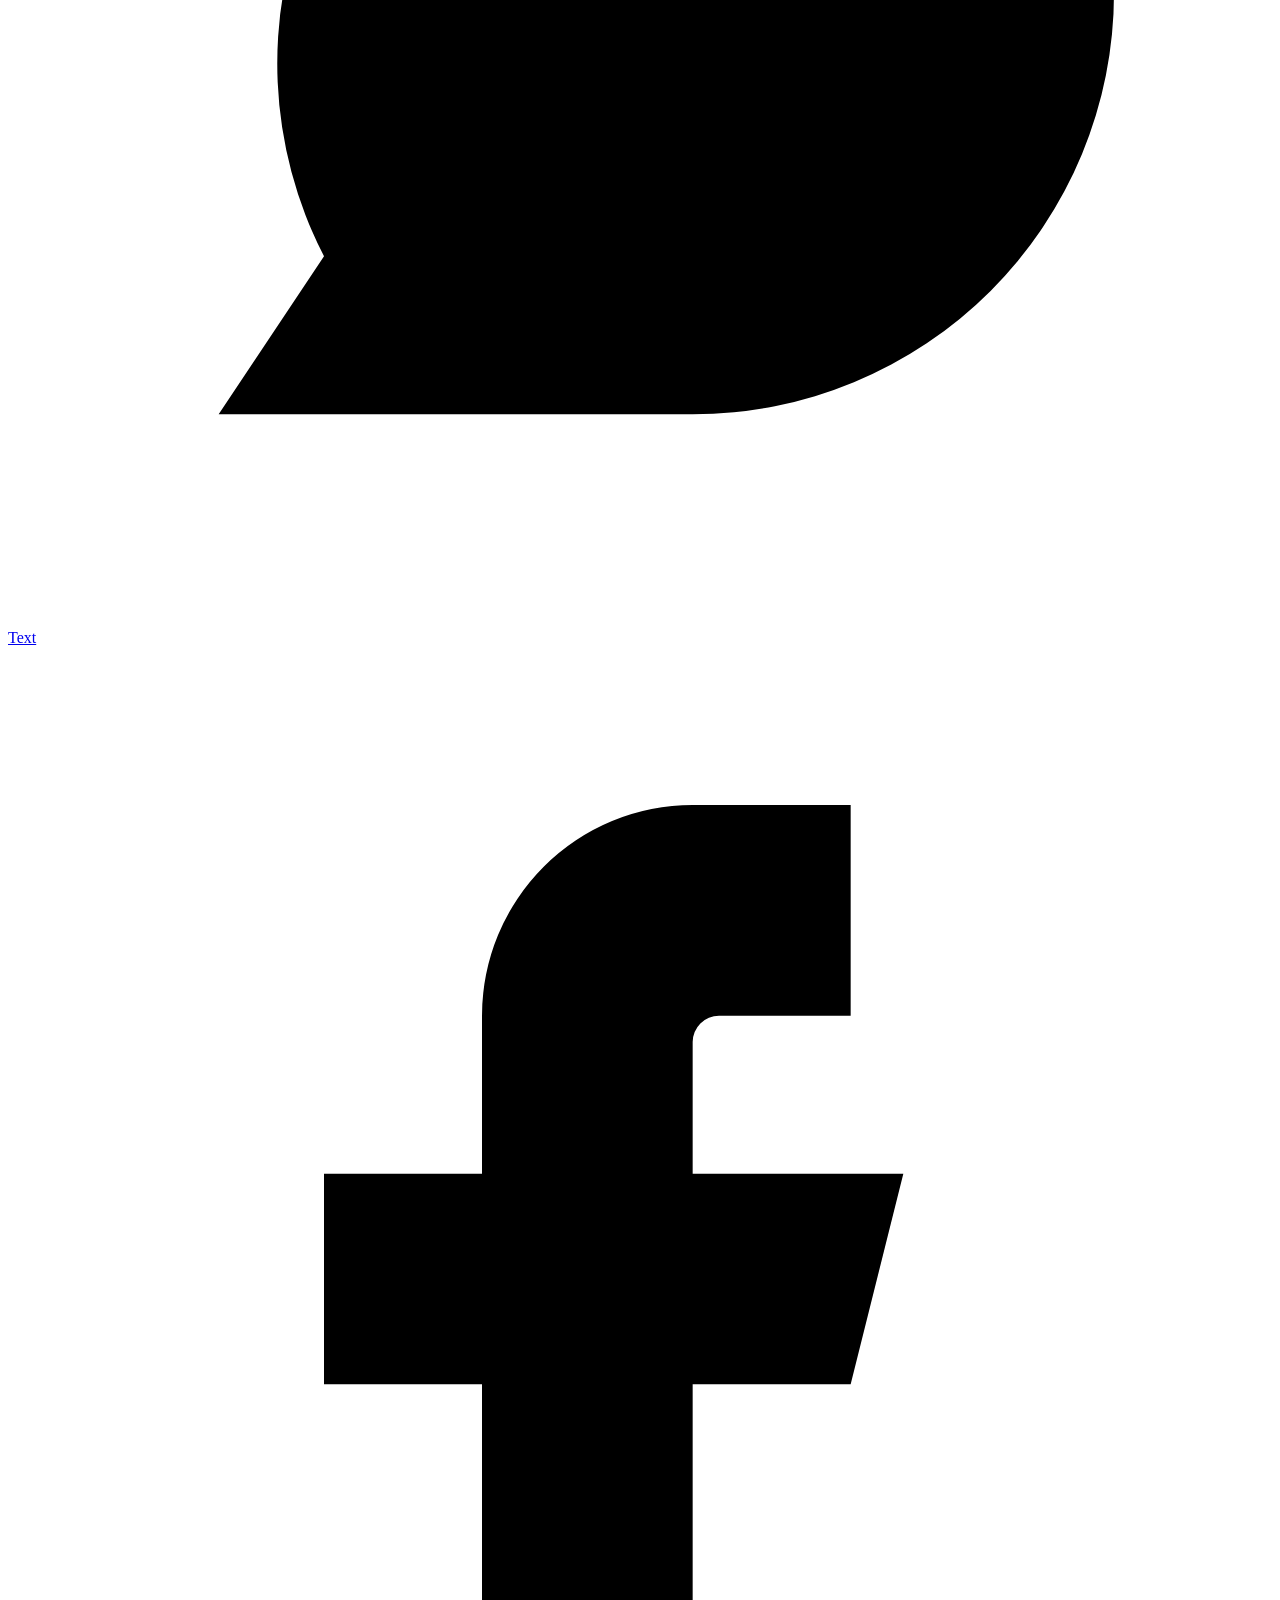
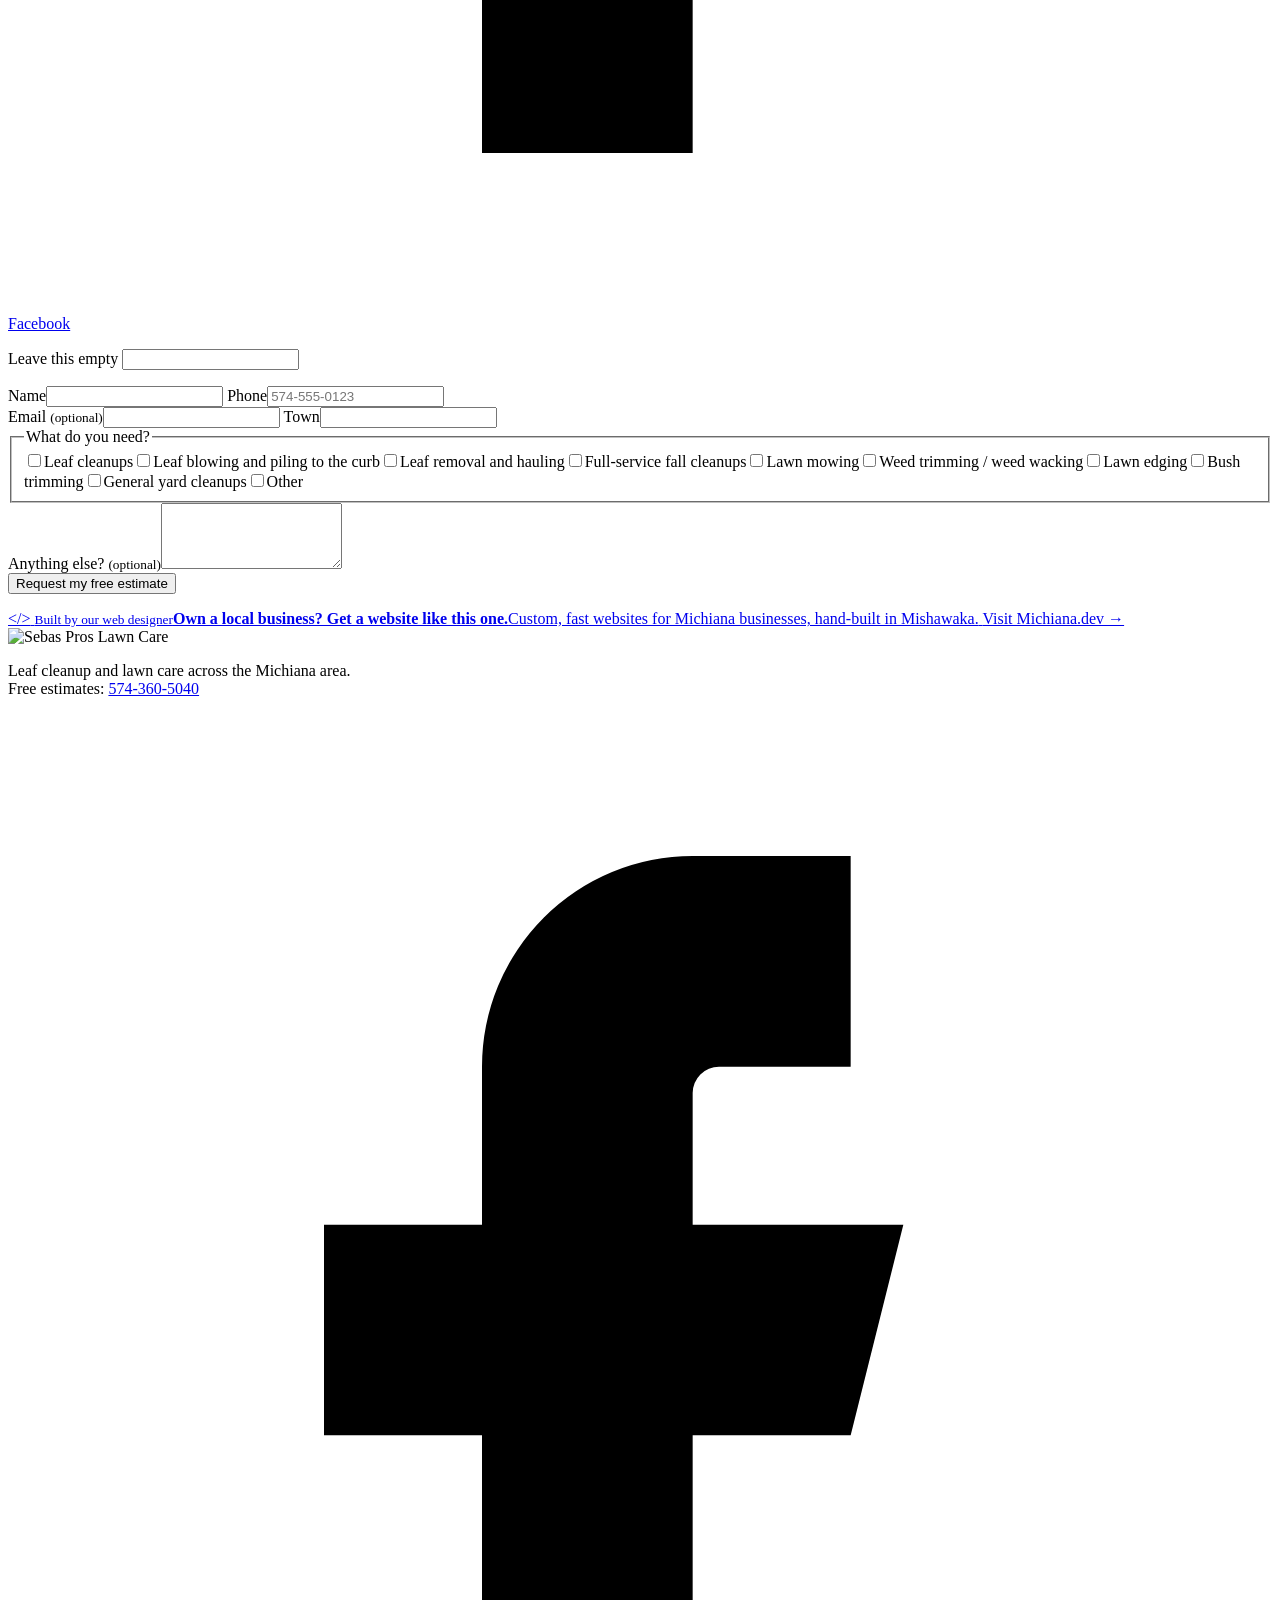
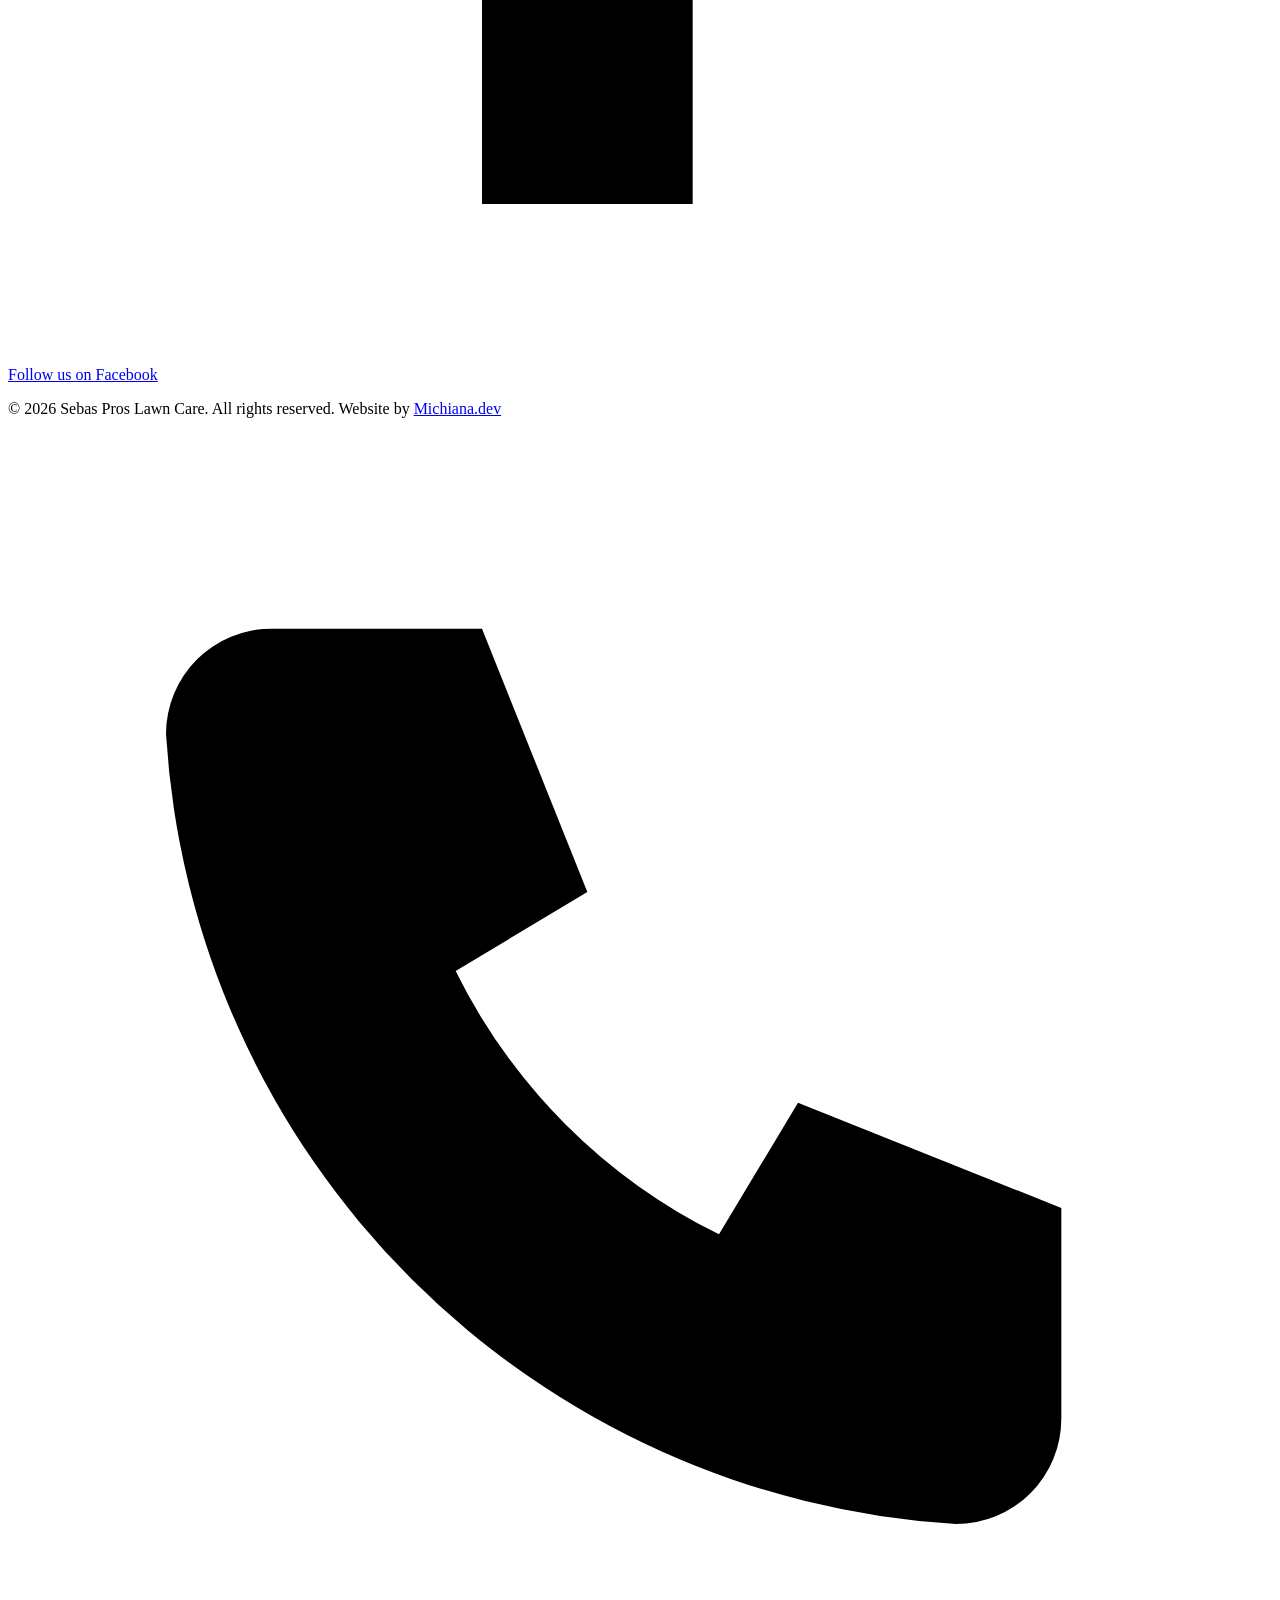
==== commit b4c67b70: "Add Spanish page, starting prices, logo share images, and form improvements Co-Authored-By: Claude S" ====
--- a/public/index.html
+++ b/public/index.html
@@ -4,23 +4,32 @@
 <meta charset="utf-8">
 <meta name="viewport" content="width=device-width, initial-scale=1, viewport-fit=cover">
 <title>Leaf Cleanup &amp; Lawn Care in South Bend, IN | Sebas Pros</title>
-<meta name="description" content="Professional, affordable leaf cleanups and lawn care in South Bend, Indiana, and surrounding Michiana towns. Free estimates: call or text 574-360-5040.">
+<meta name="description" content="Professional, affordable leaf cleanups and lawn care in South Bend, Indiana, and surrounding Michiana towns. Mowing from $40. Free estimates: 574-360-5040.">
 <meta name="robots" content="index, follow, max-image-preview:large, max-snippet:-1">
 <link rel="canonical" href="https://sebaspros.com/">
+<link rel="alternate" hreflang="en" href="https://sebaspros.com/">
+<link rel="alternate" hreflang="es" href="https://sebaspros.com/es/">
+<link rel="alternate" hreflang="x-default" href="https://sebaspros.com/">
 <meta name="theme-color" content="#050805">
 <meta name="geo.region" content="US-IN">
 <meta name="geo.placename" content="South Bend, Indiana">
 <meta property="og:type" content="website">
 <meta property="og:locale" content="en_US">
+<meta property="og:locale:alternate" content="es_US">
 <meta property="og:site_name" content="Sebas Pros Lawn Care">
 <meta property="og:title" content="Leaf Cleanup &amp; Lawn Care in South Bend, IN | Sebas Pros">
-<meta property="og:description" content="Professional, affordable leaf cleanups and lawn care in South Bend, Indiana, and surrounding Michiana towns. Free estimates: call or text 574-360-5040.">
+<meta property="og:description" content="Professional, affordable leaf cleanups and lawn care in South Bend, Indiana, and surrounding Michiana towns. Mowing from $40. Free estimates: 574-360-5040.">
 <meta property="og:url" content="https://sebaspros.com/">
-<meta property="og:image" content="https://sebaspros.com/og-image.jpg">
+<meta property="og:image" content="https://sebaspros.com/share.jpg">
+<meta property="og:image:secure_url" content="https://sebaspros.com/share.jpg">
+<meta property="og:image:type" content="image/jpeg">
 <meta property="og:image:width" content="1200">
 <meta property="og:image:height" content="630">
-<meta property="og:image:alt" content="Sebas Pros Lawn Care logo over a freshly mowed Michiana yard">
+<meta property="og:image:alt" content="Sebas Pros Lawn Care logo with phone number 574-360-5040">
 <meta name="twitter:card" content="summary_large_image">
+<meta name="twitter:title" content="Leaf Cleanup &amp; Lawn Care in South Bend, IN | Sebas Pros">
+<meta name="twitter:description" content="Professional, affordable leaf cleanups and lawn care in South Bend, Indiana, and surrounding Michiana towns. Mowing from $40. Free estimates: 574-360-5040.">
+<meta name="twitter:image" content="https://sebaspros.com/share.jpg">
 <link rel="icon" href="/favicon.ico" sizes="32x32">
 <link rel="icon" href="/favicon.svg" type="image/svg+xml">
 <link rel="apple-touch-icon" href="/apple-touch-icon.png">
@@ -28,13 +37,14 @@
 <link rel="preload" href="/fonts/jakarta.woff2" as="font" type="font/woff2" crossorigin>
 <link rel="stylesheet" href="/styles.css">
 <script src="/main.js" defer></script>
-<script type="application/ld+json">{"@context":"https://schema.org","@graph":[{"@type":"LocalBusiness","@id":"https://sebaspros.com/#business","name":"Sebas Pros Lawn Care","alternateName":"Sebas Pros","url":"https://sebaspros.com/","telephone":"+15743605040","sameAs":["https://www.facebook.com/profile.php?id=61596584897221"],"description":"Professional, affordable leaf cleanups and lawn care in South Bend, Indiana, and surrounding Michiana towns. Free estimates: call or text 574-360-5040.","image":"https://sebaspros.com/og-image.jpg","logo":"https://sebaspros.com/img/logo-640.png","areaServed":[{"@type":"City","name":"South Bend, IN"},{"@type":"City","name":"Mishawaka, IN"},{"@type":"City","name":"Granger, IN"},{"@type":"City","name":"Osceola, IN"},{"@type":"City","name":"Notre Dame, IN"},{"@type":"City","name":"Roseland, IN"},{"@type":"City","name":"Elkhart, IN"},{"@type":"City","name":"Dunlap, IN"},{"@type":"City","name":"Goshen, IN"},{"@type":"City","name":"Bristol, IN"},{"@type":"City","name":"Middlebury, IN"},{"@type":"City","name":"Wakarusa, IN"},{"@type":"City","name":"Nappanee, IN"},{"@type":"City","name":"Bremen, IN"},{"@type":"City","name":"Lakeville, IN"},{"@type":"City","name":"North Liberty, IN"},{"@type":"City","name":"Walkerton, IN"},{"@type":"City","name":"New Carlisle, IN"},{"@type":"City","name":"Plymouth, IN"},{"@type":"City","name":"La Porte, IN"},{"@type":"City","name":"Michigan City, IN"},{"@type":"City","name":"Niles, MI"},{"@type":"City","name":"Buchanan, MI"},{"@type":"City","name":"Edwardsburg, MI"},{"@type":"City","name":"Cassopolis, MI"},{"@type":"City","name":"Dowagiac, MI"},{"@type":"City","name":"Berrien Springs, MI"},{"@type":"City","name":"Three Oaks, MI"},{"@type":"City","name":"New Buffalo, MI"},{"@type":"City","name":"St. Joseph, MI"},{"@type":"City","name":"Benton Harbor, MI"},{"@type":"Place","name":"Michiana"}],"knowsAbout":["Leaf cleanups","Leaf blowing and piling to the curb","Leaf removal and hauling","Full-service fall cleanups","Lawn mowing","Weed trimming / weed wacking","Lawn edging","Bush trimming","General yard cleanups"],"hasOfferCatalog":{"@type":"OfferCatalog","name":"Lawn care and leaf services","itemListElement":[{"@type":"OfferCatalog","name":"Leaf Services","itemListElement":[{"@type":"Offer","itemOffered":{"@type":"Service","name":"Leaf cleanups","description":"Leaves cleared from lawns, beds and walkways."}},{"@type":"Offer","itemOffered":{"@type":"Service","name":"Leaf blowing and piling to the curb","description":"Blown into neat piles at the curb for pickup."}},{"@type":"Offer","itemOffered":{"@type":"Service","name":"Leaf removal and hauling","description":"Collected and hauled away for you."}},{"@type":"Offer","itemOffered":{"@type":"Service","name":"Full-service fall cleanups","description":"The whole yard readied for winter."}}]},{"@type":"OfferCatalog","name":"Lawn Care Services","itemListElement":[{"@type":"Offer","itemOffered":{"@type":"Service","name":"Lawn mowing","description":"A clean, even cut."}},{"@type":"Offer","itemOffered":{"@type":"Service","name":"Weed trimming / weed wacking","description":"Tidy fence lines, posts, trees and foundations."}},{"@type":"Offer","itemOffered":{"@type":"Service","name":"Lawn edging","description":"Crisp borders along drives and sidewalks."}},{"@type":"Offer","itemOffered":{"@type":"Service","name":"Bush trimming","description":"Shrubs shaped and cut back."}},{"@type":"Offer","itemOffered":{"@type":"Service","name":"General yard cleanups","description":"Sticks, debris and overgrowth cleared out."}}]}]},"contactPoint":{"@type":"ContactPoint","telephone":"+15743605040","contactType":"Free estimates"}},{"@type":"WebSite","@id":"https://sebaspros.com/#website","url":"https://sebaspros.com/","name":"Sebas Pros Lawn Care","publisher":{"@id":"https://sebaspros.com/#business"}},{"@type":"FAQPage","@id":"https://sebaspros.com/#faq","mainEntity":[{"@type":"Question","name":"Are estimates free?","acceptedAnswer":{"@type":"Answer","text":"Yes. Estimates are always free. Call or text 574-360-5040, or send the form on this page."}},{"@type":"Question","name":"What services does Sebas Pros offer?","acceptedAnswer":{"@type":"Answer","text":"Leaf cleanups, leaf blowing and piling to the curb, leaf removal and hauling, full-service fall cleanups, lawn mowing, weed trimming, lawn edging, bush trimming and general yard cleanups."}},{"@type":"Question","name":"Do you haul leaves away, or only pile them at the curb?","acceptedAnswer":{"@type":"Answer","text":"Both. Choose curbside piles for municipal pickup, or have the leaves removed and hauled away."}},{"@type":"Question","name":"What areas do you serve?","acceptedAnswer":{"@type":"Answer","text":"South Bend, Indiana, and surrounding areas across Michiana, including Mishawaka, Granger, Osceola, Elkhart, Goshen and nearby towns in Northern Indiana, plus Niles, Buchanan, Edwardsburg and other Southwest Michigan communities. If you don't see your town, just ask."}},{"@type":"Question","name":"How do I get a quote?","acceptedAnswer":{"@type":"Answer","text":"Tell us your town and what your yard needs using the form, or call or text 574-360-5040."}}]}]}</script>
+<script type="application/ld+json">{"@context":"https://schema.org","@graph":[{"@type":"LocalBusiness","@id":"https://sebaspros.com/#business","name":"Sebas Pros Lawn Care","alternateName":"Sebas Pros","url":"https://sebaspros.com/","telephone":"+15743605040","sameAs":["https://www.facebook.com/profile.php?id=61596584897221"],"description":"Professional, affordable leaf cleanups and lawn care in South Bend, Indiana, and surrounding Michiana towns. Mowing from $40. Free estimates: 574-360-5040.","image":"https://sebaspros.com/share.jpg","logo":"https://sebaspros.com/img/logo-640.png","areaServed":[{"@type":"City","name":"South Bend, IN"},{"@type":"City","name":"Mishawaka, IN"},{"@type":"City","name":"Granger, IN"},{"@type":"City","name":"Osceola, IN"},{"@type":"City","name":"Notre Dame, IN"},{"@type":"City","name":"Roseland, IN"},{"@type":"City","name":"Elkhart, IN"},{"@type":"City","name":"Dunlap, IN"},{"@type":"City","name":"Goshen, IN"},{"@type":"City","name":"Bristol, IN"},{"@type":"City","name":"Middlebury, IN"},{"@type":"City","name":"Wakarusa, IN"},{"@type":"City","name":"Nappanee, IN"},{"@type":"City","name":"Bremen, IN"},{"@type":"City","name":"Lakeville, IN"},{"@type":"City","name":"North Liberty, IN"},{"@type":"City","name":"Walkerton, IN"},{"@type":"City","name":"New Carlisle, IN"},{"@type":"City","name":"Plymouth, IN"},{"@type":"City","name":"La Porte, IN"},{"@type":"City","name":"Michigan City, IN"},{"@type":"City","name":"Niles, MI"},{"@type":"City","name":"Buchanan, MI"},{"@type":"City","name":"Edwardsburg, MI"},{"@type":"City","name":"Cassopolis, MI"},{"@type":"City","name":"Dowagiac, MI"},{"@type":"City","name":"Berrien Springs, MI"},{"@type":"City","name":"Three Oaks, MI"},{"@type":"City","name":"New Buffalo, MI"},{"@type":"City","name":"St. Joseph, MI"},{"@type":"City","name":"Benton Harbor, MI"},{"@type":"Place","name":"Michiana"}],"knowsAbout":["Leaf cleanups","Leaf blowing and piling to the curb","Leaf removal and hauling","Full-service fall cleanups","Lawn mowing","Weed trimming / weed wacking","Lawn edging","Bush trimming","General yard cleanups"],"hasOfferCatalog":{"@type":"OfferCatalog","name":"Lawn care and leaf services","itemListElement":[{"@type":"OfferCatalog","name":"Leaf Services","itemListElement":[{"@type":"Offer","itemOffered":{"@type":"Service","name":"Leaf cleanups","description":"Leaves cleared from lawns, beds and walkways."}},{"@type":"Offer","itemOffered":{"@type":"Service","name":"Leaf blowing and piling to the curb","description":"Blown into neat piles at the curb for pickup."},"priceSpecification":{"@type":"PriceSpecification","priceCurrency":"USD","minPrice":60}},{"@type":"Offer","itemOffered":{"@type":"Service","name":"Leaf removal and hauling","description":"Collected and hauled away for you."},"priceSpecification":{"@type":"PriceSpecification","priceCurrency":"USD","minPrice":80}},{"@type":"Offer","itemOffered":{"@type":"Service","name":"Full-service fall cleanups","description":"The whole yard readied for winter."}}]},{"@type":"OfferCatalog","name":"Lawn Care Services","itemListElement":[{"@type":"Offer","itemOffered":{"@type":"Service","name":"Lawn mowing","description":"A clean, even cut."},"priceSpecification":{"@type":"PriceSpecification","priceCurrency":"USD","minPrice":40}},{"@type":"Offer","itemOffered":{"@type":"Service","name":"Weed trimming / weed wacking","description":"Tidy fence lines, posts, trees and foundations."}},{"@type":"Offer","itemOffered":{"@type":"Service","name":"Lawn edging","description":"Crisp borders along drives and sidewalks."}},{"@type":"Offer","itemOffered":{"@type":"Service","name":"Bush trimming","description":"Shrubs shaped and cut back."}},{"@type":"Offer","itemOffered":{"@type":"Service","name":"General yard cleanups","description":"Sticks, debris and overgrowth cleared out."}}]}]},"contactPoint":{"@type":"ContactPoint","telephone":"+15743605040","contactType":"Free estimates"}},{"@type":"WebSite","@id":"https://sebaspros.com/#website","url":"https://sebaspros.com/","name":"Sebas Pros Lawn Care","publisher":{"@id":"https://sebaspros.com/#business"}},{"@type":"FAQPage","@id":"https://sebaspros.com/#faq","inLanguage":"en","mainEntity":[{"@type":"Question","name":"Are estimates free?","acceptedAnswer":{"@type":"Answer","text":"Yes. Estimates are always free. Call or text 574-360-5040, or send the form on this page."}},{"@type":"Question","name":"What services does Sebas Pros offer?","acceptedAnswer":{"@type":"Answer","text":"Leaf cleanups, leaf blowing and piling to the curb, leaf removal and hauling, full-service fall cleanups, lawn mowing, weed trimming, lawn edging, bush trimming and general yard cleanups."}},{"@type":"Question","name":"How much do lawn mowing and leaf cleanup cost?","acceptedAnswer":{"@type":"Answer","text":"Starting prices. Lawn Mowing: small yards $40+, medium yards $50+, large yards $65+. Leaf Blowing: small yards $60+, medium yards $100+, large yards $150+, very large yards $200\u2013$500+. Leaf Removal: all yard sizes $80+. Estimates are free."}},{"@type":"Question","name":"Do you haul leaves away, or only pile them at the curb?","acceptedAnswer":{"@type":"Answer","text":"Both. Choose curbside piles for municipal pickup, or have the leaves removed and hauled away."}},{"@type":"Question","name":"What areas do you serve?","acceptedAnswer":{"@type":"Answer","text":"South Bend, Indiana, and surrounding areas across Michiana, including Mishawaka, Granger, Osceola, Elkhart, Goshen and nearby towns in Northern Indiana, plus Niles, Buchanan, Edwardsburg and other Southwest Michigan communities. If you don't see your town, just ask."}},{"@type":"Question","name":"How do I get a quote?","acceptedAnswer":{"@type":"Answer","text":"Tell us your town and what your yard needs using the form, or call or text 574-360-5040."}}]}]}</script>
 </head>
 <body>
 <a class="skip" href="#main">Skip to content</a>
 <header class="nav">
   <a class="brand" href="#top" aria-label="Sebas Pros Lawn Care home"><img src="/img/logo-360.webp" alt="" width="360" height="189"></a>
-  <nav aria-label="Main"><a href="#services">Services</a><a href="#work">Our Work</a><a href="#areas">Areas</a><a href="#faq">FAQ</a></nav>
+  <nav aria-label="Main"><a href="#services">Services</a><a href="#pricing">Pricing</a><a href="#work">Our Work</a><a href="#areas">Areas</a><a href="#faq">FAQ</a></nav>
+  <div class="lang" role="group" aria-label="Language selector"><a href="/" hreflang="en" lang="en" aria-label="English" class="active" aria-current="true">EN</a><span aria-hidden="true">|</span><a href="/es/" hreflang="es" lang="es" aria-label="Español">ES</a></div>
   <a class="btn btn-sm" href="tel:+15743605040"><svg viewBox="0 0 24 24" aria-hidden="true"><path d="M5 4h4l2 5-2.5 1.5a11 11 0 0 0 5 5L15 13l5 2v4a2 2 0 0 1-2 2A16 16 0 0 1 3 6a2 2 0 0 1 2-2Z"/></svg><span>574-360-5040</span></a>
 </header>
 
@@ -61,21 +71,44 @@
     <p class="kicker">Services</p>
     <h2>Everything your yard needs</h2>
     <div class="cards">
-      <article class="card reveal" id="leaf-services">
-        <div class="card-head"><span class="icon"><svg viewBox="0 0 24 24" aria-hidden="true"><path d="M5 19C4 9 10 4 20 4c0 10-5 16-15 15Zm0 0 8-8"/></svg></span><div><h3>Leaf Services</h3><p>Fall is busy. Hand off the raking and get your yard back.</p></div></div>
-        <ul><li><h4>Leaf cleanups</h4><p>Leaves cleared from lawns, beds and walkways.</p></li><li><h4>Leaf blowing and piling to the curb</h4><p>Blown into neat piles at the curb for pickup.</p></li><li><h4>Leaf removal and hauling</h4><p>Collected and hauled away for you.</p></li><li><h4>Full-service fall cleanups</h4><p>The whole yard readied for winter.</p></li></ul>
-        <a class="link" href="#contact">Get a free estimate &rarr;</a>
-      </article>
-      <article class="card reveal" id="lawn-services">
-        <div class="card-head"><span class="icon"><svg viewBox="0 0 24 24" aria-hidden="true"><path d="M3 21h18M6 21c0-5-1-8-3-10 4 1 6 4 6 10M12 21c-1-8 0-13 2-17 1 5 1 11 0 17M17 21c0-5 1-8 4-10-1 3-1 6-1 10"/></svg></span><div><h3>Lawn Care Services</h3><p>Keep the place looking sharp through the growing season.</p></div></div>
-        <ul><li><h4>Lawn mowing</h4><p>A clean, even cut.</p></li><li><h4>Weed trimming / weed wacking</h4><p>Tidy fence lines, posts, trees and foundations.</p></li><li><h4>Lawn edging</h4><p>Crisp borders along drives and sidewalks.</p></li><li><h4>Bush trimming</h4><p>Shrubs shaped and cut back.</p></li><li><h4>General yard cleanups</h4><p>Sticks, debris and overgrowth cleared out.</p></li></ul>
-        <a class="link" href="#contact">Get a free estimate &rarr;</a>
-      </article>
-    </div>
-  </div>
-</section>
-
-<section class="section alt" id="work">
+          <article class="card reveal" id="leaf-services">
+            <div class="card-head"><span class="icon"><svg viewBox="0 0 24 24" aria-hidden="true"><path d="M5 19C4 9 10 4 20 4c0 10-5 16-15 15Zm0 0 8-8"/></svg></span><div><h3>Leaf Services</h3><p>Fall is busy. Hand off the raking and get your yard back.</p></div></div>
+            <ul><li><h4>Leaf cleanups</h4><p>Leaves cleared from lawns, beds and walkways.</p></li><li><h4>Leaf blowing and piling to the curb</h4><p>Blown into neat piles at the curb for pickup.</p></li><li><h4>Leaf removal and hauling</h4><p>Collected and hauled away for you.</p></li><li><h4>Full-service fall cleanups</h4><p>The whole yard readied for winter.</p></li></ul>
+            <a class="link" href="#contact">Get a free estimate &rarr;</a>
+          </article>
+          <article class="card reveal" id="lawn-services">
+            <div class="card-head"><span class="icon"><svg viewBox="0 0 24 24" aria-hidden="true"><path d="M3 21h18M6 21c0-5-1-8-3-10 4 1 6 4 6 10M12 21c-1-8 0-13 2-17 1 5 1 11 0 17M17 21c0-5 1-8 4-10-1 3-1 6-1 10"/></svg></span><div><h3>Lawn Care Services</h3><p>Keep the place looking sharp through the growing season.</p></div></div>
+            <ul><li><h4>Lawn mowing</h4><p>A clean, even cut.</p></li><li><h4>Weed trimming / weed wacking</h4><p>Tidy fence lines, posts, trees and foundations.</p></li><li><h4>Lawn edging</h4><p>Crisp borders along drives and sidewalks.</p></li><li><h4>Bush trimming</h4><p>Shrubs shaped and cut back.</p></li><li><h4>General yard cleanups</h4><p>Sticks, debris and overgrowth cleared out.</p></li></ul>
+            <a class="link" href="#contact">Get a free estimate &rarr;</a>
+          </article>
+    </div>
+  </div>
+</section>
+
+<section class="section alt" id="pricing">
+  <div class="wrap">
+    <p class="kicker">Pricing</p>
+    <h2>Starting prices</h2>
+    <p class="intro">Your final price depends on the size and condition of your yard. Estimates are always free.</p>
+    <div class="prices">
+          <article class="price reveal">
+            <h3>Lawn Mowing</h3><p>Priced by yard size.</p>
+            <dl><div><dt>Small yards</dt><dd>$40+</dd></div><div><dt>Medium yards</dt><dd>$50+</dd></div><div><dt>Large yards</dt><dd>$65+</dd></div></dl>
+          </article>
+          <article class="price reveal">
+            <h3>Leaf Blowing</h3><p>Leaves blown to the curb.</p>
+            <dl><div><dt>Small yards</dt><dd>$60+</dd></div><div><dt>Medium yards</dt><dd>$100+</dd></div><div><dt>Large yards</dt><dd>$150+</dd></div><div><dt>Very large yards</dt><dd>$200–$500+</dd></div></dl>
+          </article>
+          <article class="price reveal">
+            <h3>Leaf Removal</h3><p>One starting price for any yard.</p>
+            <dl><div><dt>All yard sizes</dt><dd>$80+</dd></div></dl>
+          </article>
+    </div>
+    <p class="price-cta"><a class="btn" href="#contact">Get your free estimate</a></p>
+  </div>
+</section>
+
+<section class="section" id="work">
   <div class="wrap">
     <p class="kicker">Our Work</p>
     <h2>From buried in leaves to clean green</h2>
@@ -92,7 +125,7 @@
   </div>
 </section>
 
-<section class="section" id="about">
+<section class="section alt" id="about">
   <div class="wrap about">
     <div class="reveal">
       <p class="kicker">About</p>
@@ -108,29 +141,29 @@
   </div>
 </section>
 
-<section class="section alt" id="areas">
+<section class="section" id="areas">
   <div class="wrap">
     <p class="kicker">Service Area</p>
     <h2>Serving the Michiana area</h2>
     <p class="intro">Based in the South Bend area, Sebas Pros Lawn Care provides leaf cleanup and lawn care for homes across Northern Indiana and Southwest Michigan. Don't see your town? Ask anyway.</p>
     <div class="areas">
-      <div class="area reveal"><h3>Northern Indiana</h3>
-        <ul class="towns"><li>South Bend</li><li>Mishawaka</li><li>Granger</li><li>Osceola</li><li>Notre Dame</li><li>Roseland</li><li>Elkhart</li><li>Dunlap</li><li>Goshen</li><li>Bristol</li><li>Middlebury</li><li>Wakarusa</li><li>Nappanee</li><li>Bremen</li><li>Lakeville</li><li>North Liberty</li><li>Walkerton</li><li>New Carlisle</li><li>Plymouth</li><li>La Porte</li><li>Michigan City</li></ul></div>
-      <div class="area reveal"><h3>Southwest Michigan</h3>
-        <ul class="towns"><li>Niles</li><li>Buchanan</li><li>Edwardsburg</li><li>Cassopolis</li><li>Dowagiac</li><li>Berrien Springs</li><li>Three Oaks</li><li>New Buffalo</li><li>St. Joseph</li><li>Benton Harbor</li></ul></div>
-    </div>
-  </div>
-</section>
-
-<section class="section" id="faq">
+          <div class="area reveal"><h3>Northern Indiana</h3>
+            <ul class="towns"><li>South Bend</li><li>Mishawaka</li><li>Granger</li><li>Osceola</li><li>Notre Dame</li><li>Roseland</li><li>Elkhart</li><li>Dunlap</li><li>Goshen</li><li>Bristol</li><li>Middlebury</li><li>Wakarusa</li><li>Nappanee</li><li>Bremen</li><li>Lakeville</li><li>North Liberty</li><li>Walkerton</li><li>New Carlisle</li><li>Plymouth</li><li>La Porte</li><li>Michigan City</li></ul></div>
+          <div class="area reveal"><h3>Southwest Michigan</h3>
+            <ul class="towns"><li>Niles</li><li>Buchanan</li><li>Edwardsburg</li><li>Cassopolis</li><li>Dowagiac</li><li>Berrien Springs</li><li>Three Oaks</li><li>New Buffalo</li><li>St. Joseph</li><li>Benton Harbor</li></ul></div>
+    </div>
+  </div>
+</section>
+
+<section class="section alt" id="faq">
   <div class="wrap narrow">
     <p class="kicker">FAQ</p>
     <h2>Common questions</h2>
-    <details class="reveal" name="faq"><summary>Are estimates free?</summary><p>Yes. Estimates are always free. Call or text 574-360-5040, or send the form on this page.</p></details><details class="reveal" name="faq"><summary>What services does Sebas Pros offer?</summary><p>Leaf cleanups, leaf blowing and piling to the curb, leaf removal and hauling, full-service fall cleanups, lawn mowing, weed trimming, lawn edging, bush trimming and general yard cleanups.</p></details><details class="reveal" name="faq"><summary>Do you haul leaves away, or only pile them at the curb?</summary><p>Both. Choose curbside piles for municipal pickup, or have the leaves removed and hauled away.</p></details><details class="reveal" name="faq"><summary>What areas do you serve?</summary><p>South Bend, Indiana, and surrounding areas across Michiana, including Mishawaka, Granger, Osceola, Elkhart, Goshen and nearby towns in Northern Indiana, plus Niles, Buchanan, Edwardsburg and other Southwest Michigan communities. If you don&#x27;t see your town, just ask.</p></details><details class="reveal" name="faq"><summary>How do I get a quote?</summary><p>Tell us your town and what your yard needs using the form, or call or text 574-360-5040.</p></details>
-  </div>
-</section>
-
-<section class="section alt" id="contact">
+    <details class="reveal" name="faq"><summary>Are estimates free?</summary><p>Yes. Estimates are always free. Call or text 574-360-5040, or send the form on this page.</p></details><details class="reveal" name="faq"><summary>What services does Sebas Pros offer?</summary><p>Leaf cleanups, leaf blowing and piling to the curb, leaf removal and hauling, full-service fall cleanups, lawn mowing, weed trimming, lawn edging, bush trimming and general yard cleanups.</p></details><details class="reveal" name="faq"><summary>How much do lawn mowing and leaf cleanup cost?</summary><p>Starting prices. Lawn Mowing: small yards $40+, medium yards $50+, large yards $65+. Leaf Blowing: small yards $60+, medium yards $100+, large yards $150+, very large yards $200–$500+. Leaf Removal: all yard sizes $80+. Estimates are free.</p></details><details class="reveal" name="faq"><summary>Do you haul leaves away, or only pile them at the curb?</summary><p>Both. Choose curbside piles for municipal pickup, or have the leaves removed and hauled away.</p></details><details class="reveal" name="faq"><summary>What areas do you serve?</summary><p>South Bend, Indiana, and surrounding areas across Michiana, including Mishawaka, Granger, Osceola, Elkhart, Goshen and nearby towns in Northern Indiana, plus Niles, Buchanan, Edwardsburg and other Southwest Michigan communities. If you don&#x27;t see your town, just ask.</p></details><details class="reveal" name="faq"><summary>How do I get a quote?</summary><p>Tell us your town and what your yard needs using the form, or call or text 574-360-5040.</p></details>
+  </div>
+</section>
+
+<section class="section" id="contact">
   <div class="wrap contact">
     <div>
       <p class="kicker">Free Estimates</p>
@@ -143,13 +176,15 @@
         <a class="btn btn-ghost" href="https://www.facebook.com/profile.php?id=61596584897221" target="_blank" rel="noopener"><svg viewBox="0 0 24 24" aria-hidden="true"><path d="M15 3h-2a4 4 0 0 0-4 4v3H6v4h3v7h4v-7h3l1-4h-4V7.5A.5.5 0 0 1 13.5 7H16V3Z"/></svg>Facebook</a>
       </div>
     </div>
+    <div class="form-area">
     <form class="form" name="estimate" method="POST" action="/thanks" data-netlify="true" netlify-honeypot="bot-field" data-netlify-recaptcha="true">
       <input type="hidden" name="form-name" value="estimate">
       <input type="hidden" name="subject" value="New estimate request from the Sebas Pros website">
+      <input type="hidden" name="language" value="English">
       <p class="hp"><label>Leave this empty <input name="bot-field" tabindex="-1" autocomplete="off"></label></p>
       <div class="row">
         <label>Name<input name="name" autocomplete="name" required maxlength="100"></label>
-        <label>Phone<input name="phone" type="tel" autocomplete="tel" required maxlength="30"></label>
+        <label>Phone<input name="phone" type="tel" inputmode="tel" autocomplete="tel" required maxlength="20" placeholder="574-555-0123" pattern="[0-9]{3}-[0-9]{3}-[0-9]{4}" title="Enter a 10-digit phone number, like 574-555-0123"></label>
       </div>
       <div class="row">
         <label><span>Email <small>(optional)</small></span><input name="email" type="email" autocomplete="email" maxlength="150"></label>
@@ -161,6 +196,13 @@
       <button class="btn" type="submit">Request my free estimate</button>
       <p class="status" role="status" aria-live="polite"></p>
     </form>
+    <div class="form sent" tabindex="-1" role="status" hidden>
+      <span class="sent-mark" aria-hidden="true">&#10003;</span>
+      <h3>Request sent!</h3>
+      <p>Thanks for reaching out. Sebastian will get back to you soon. Need an answer sooner? Call or text <a href="tel:+15743605040">574-360-5040</a>.</p>
+      <button class="reset" type="button">Send another request</button>
+    </div>
+    </div>
   </div>
 </section>
 
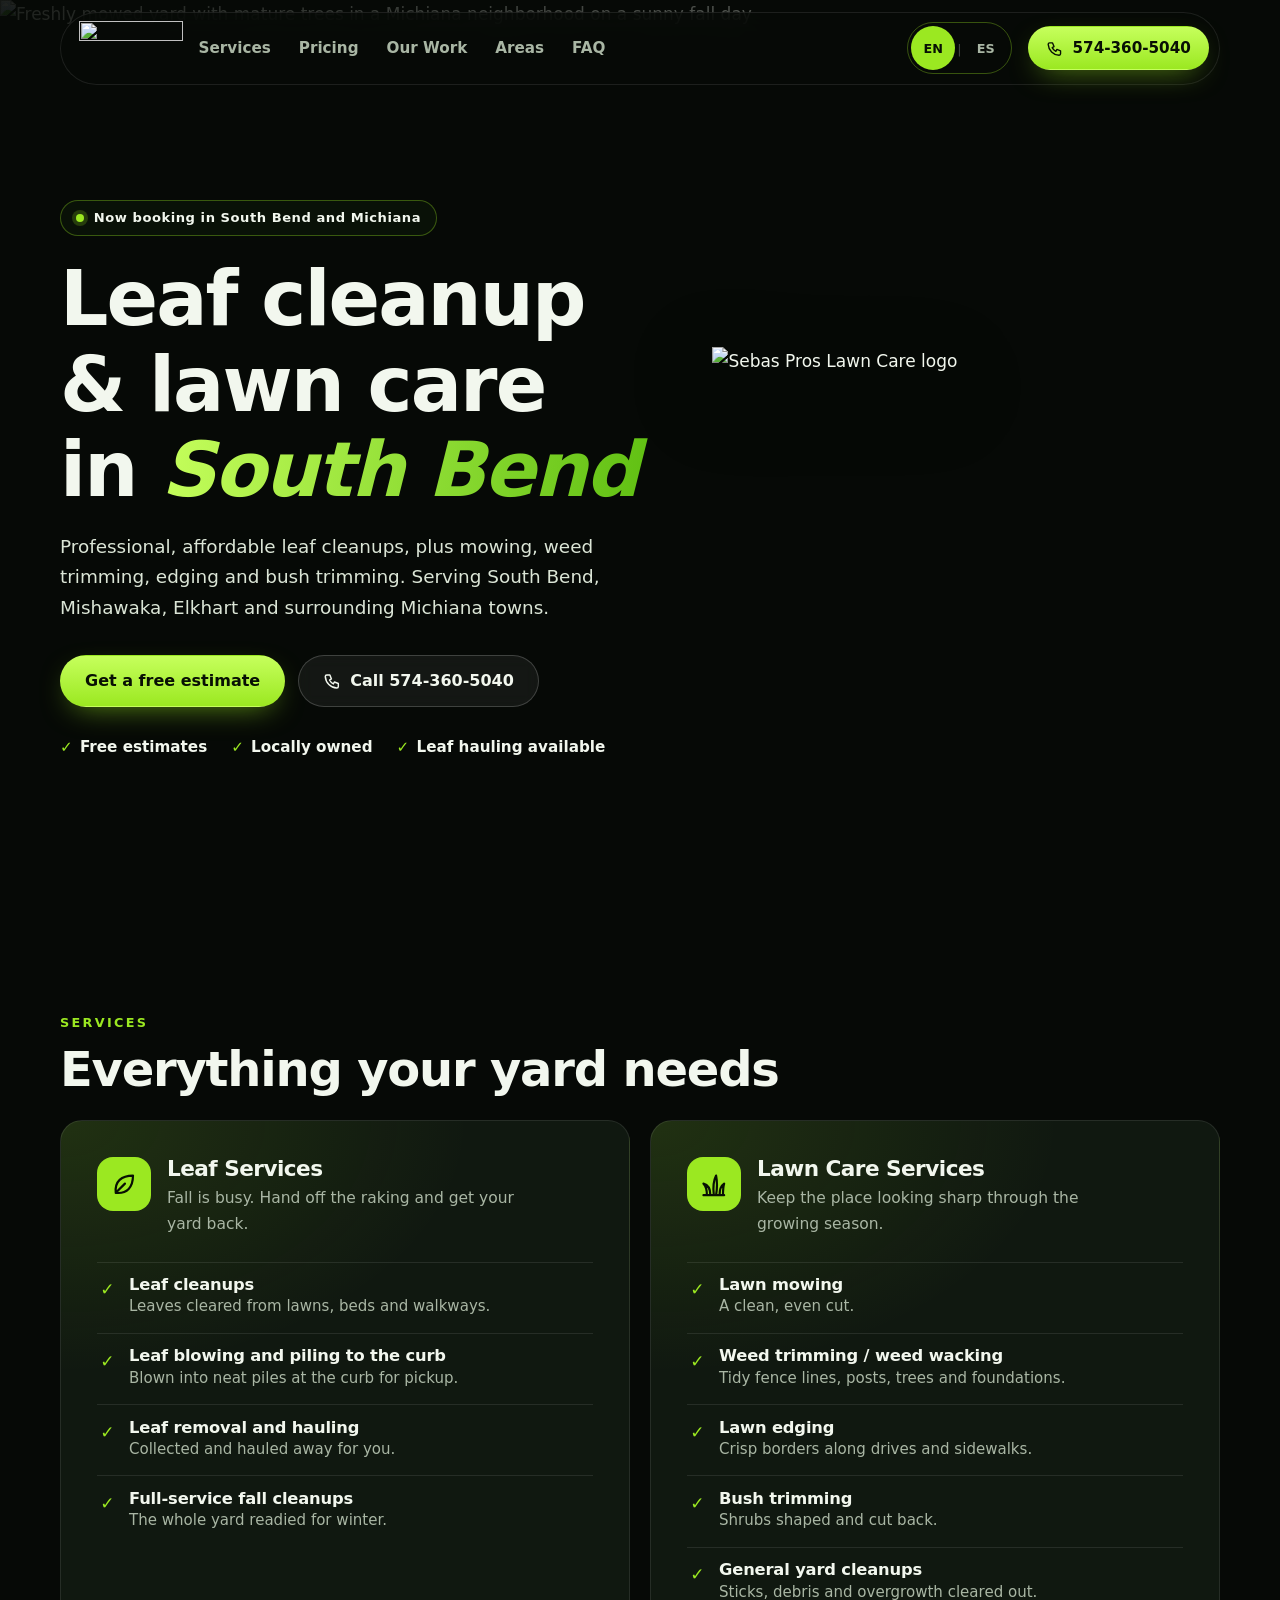
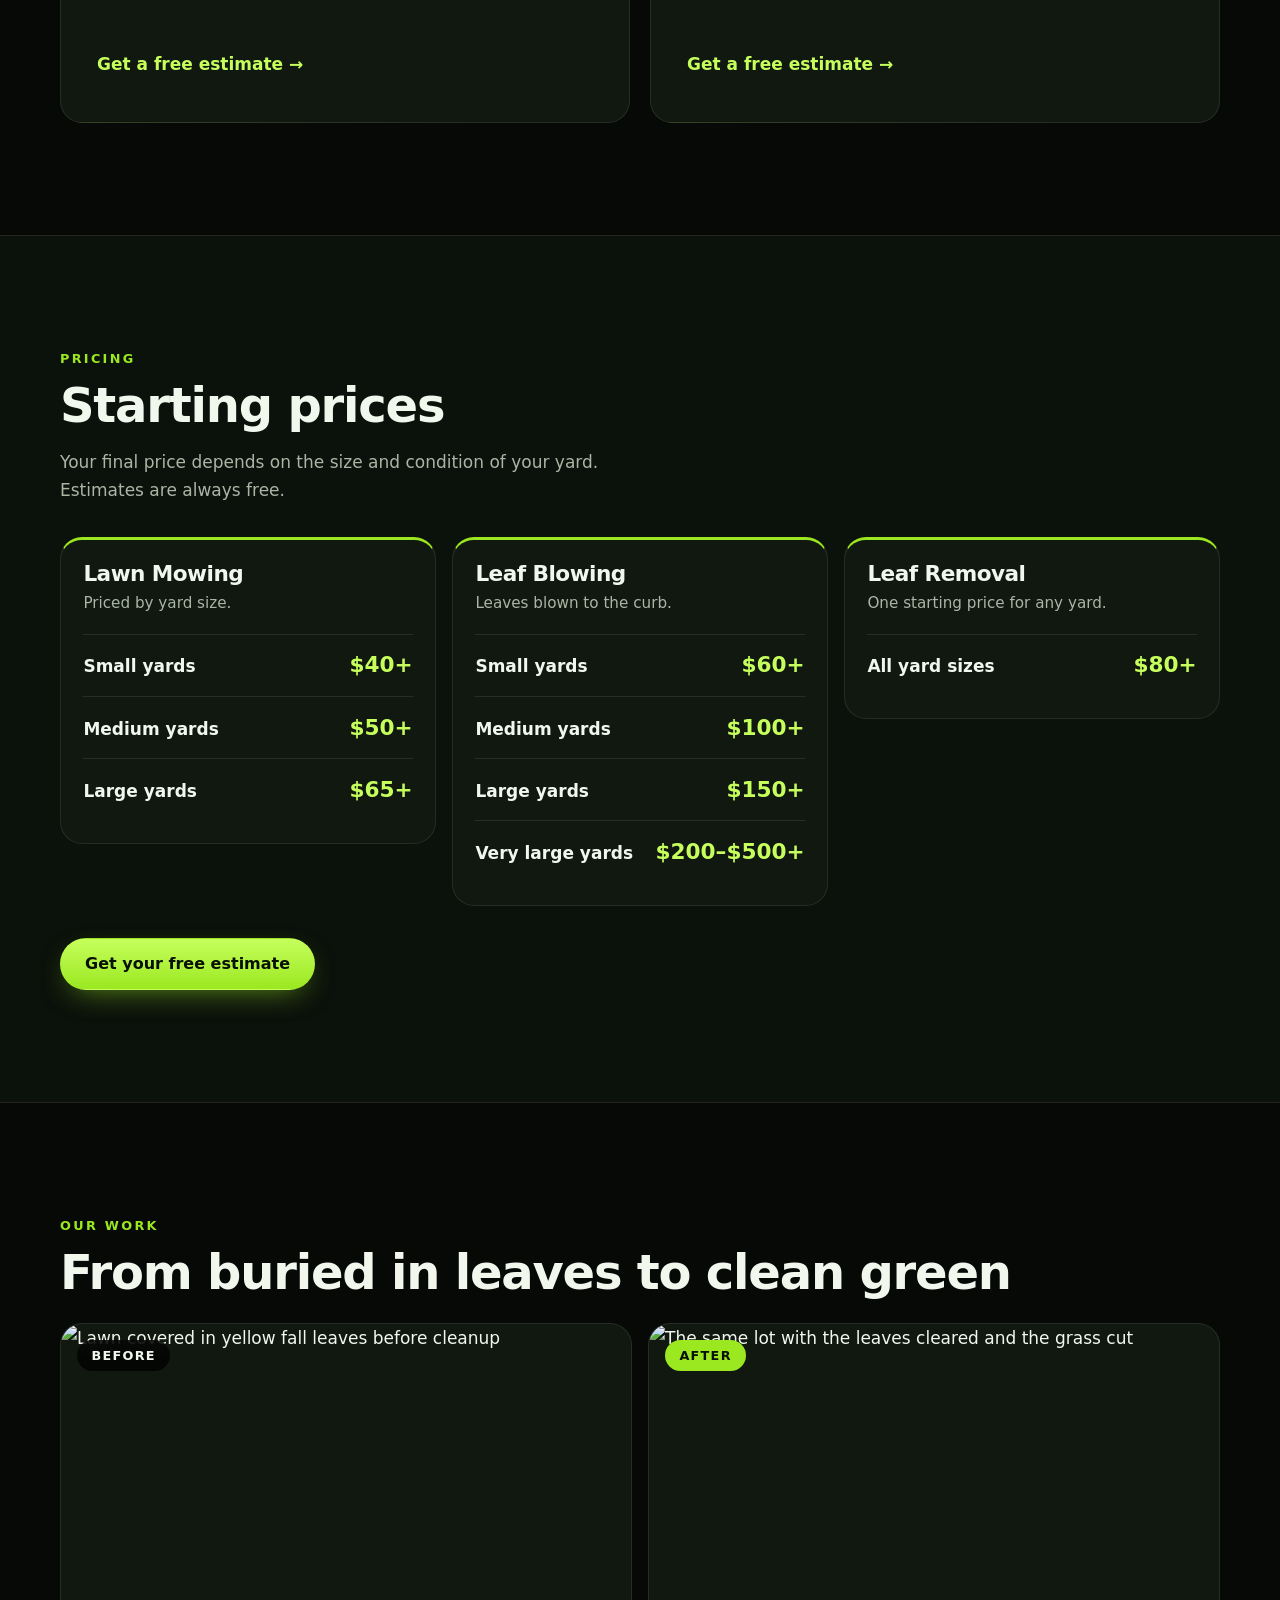
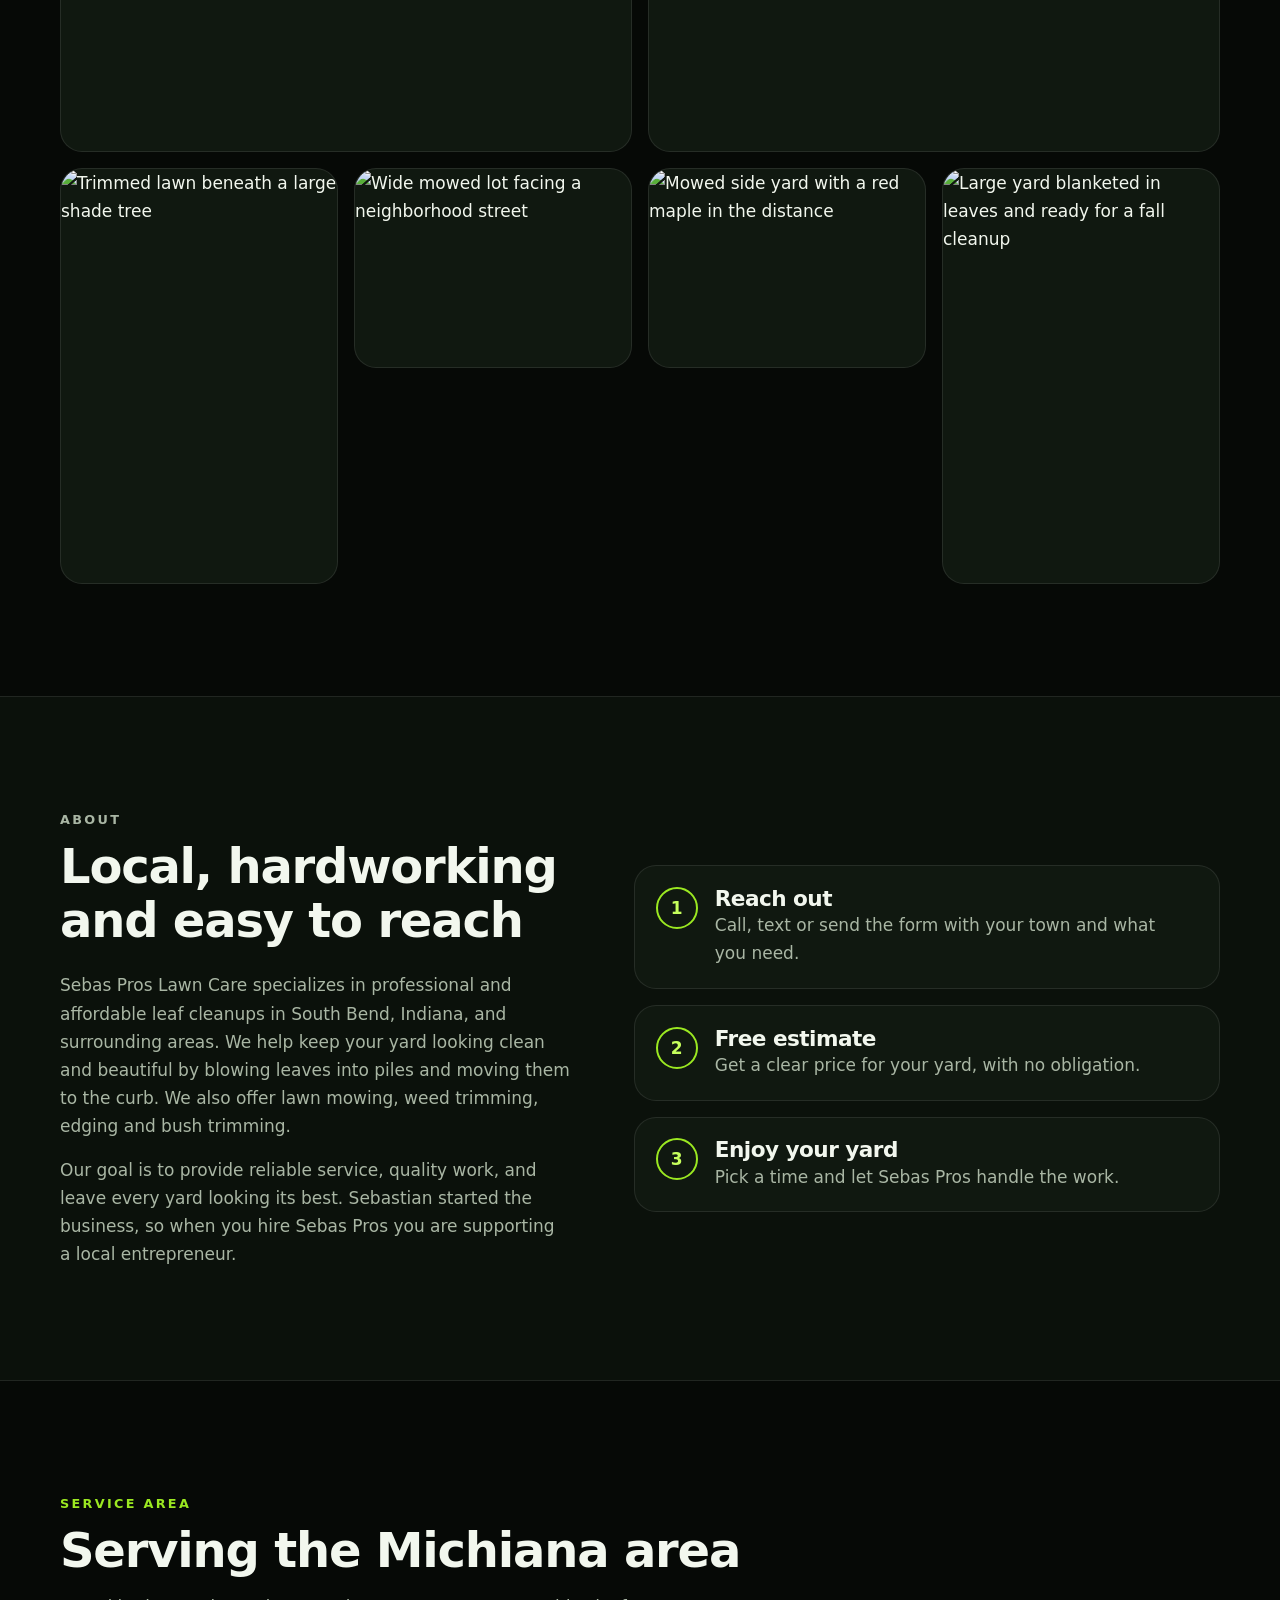
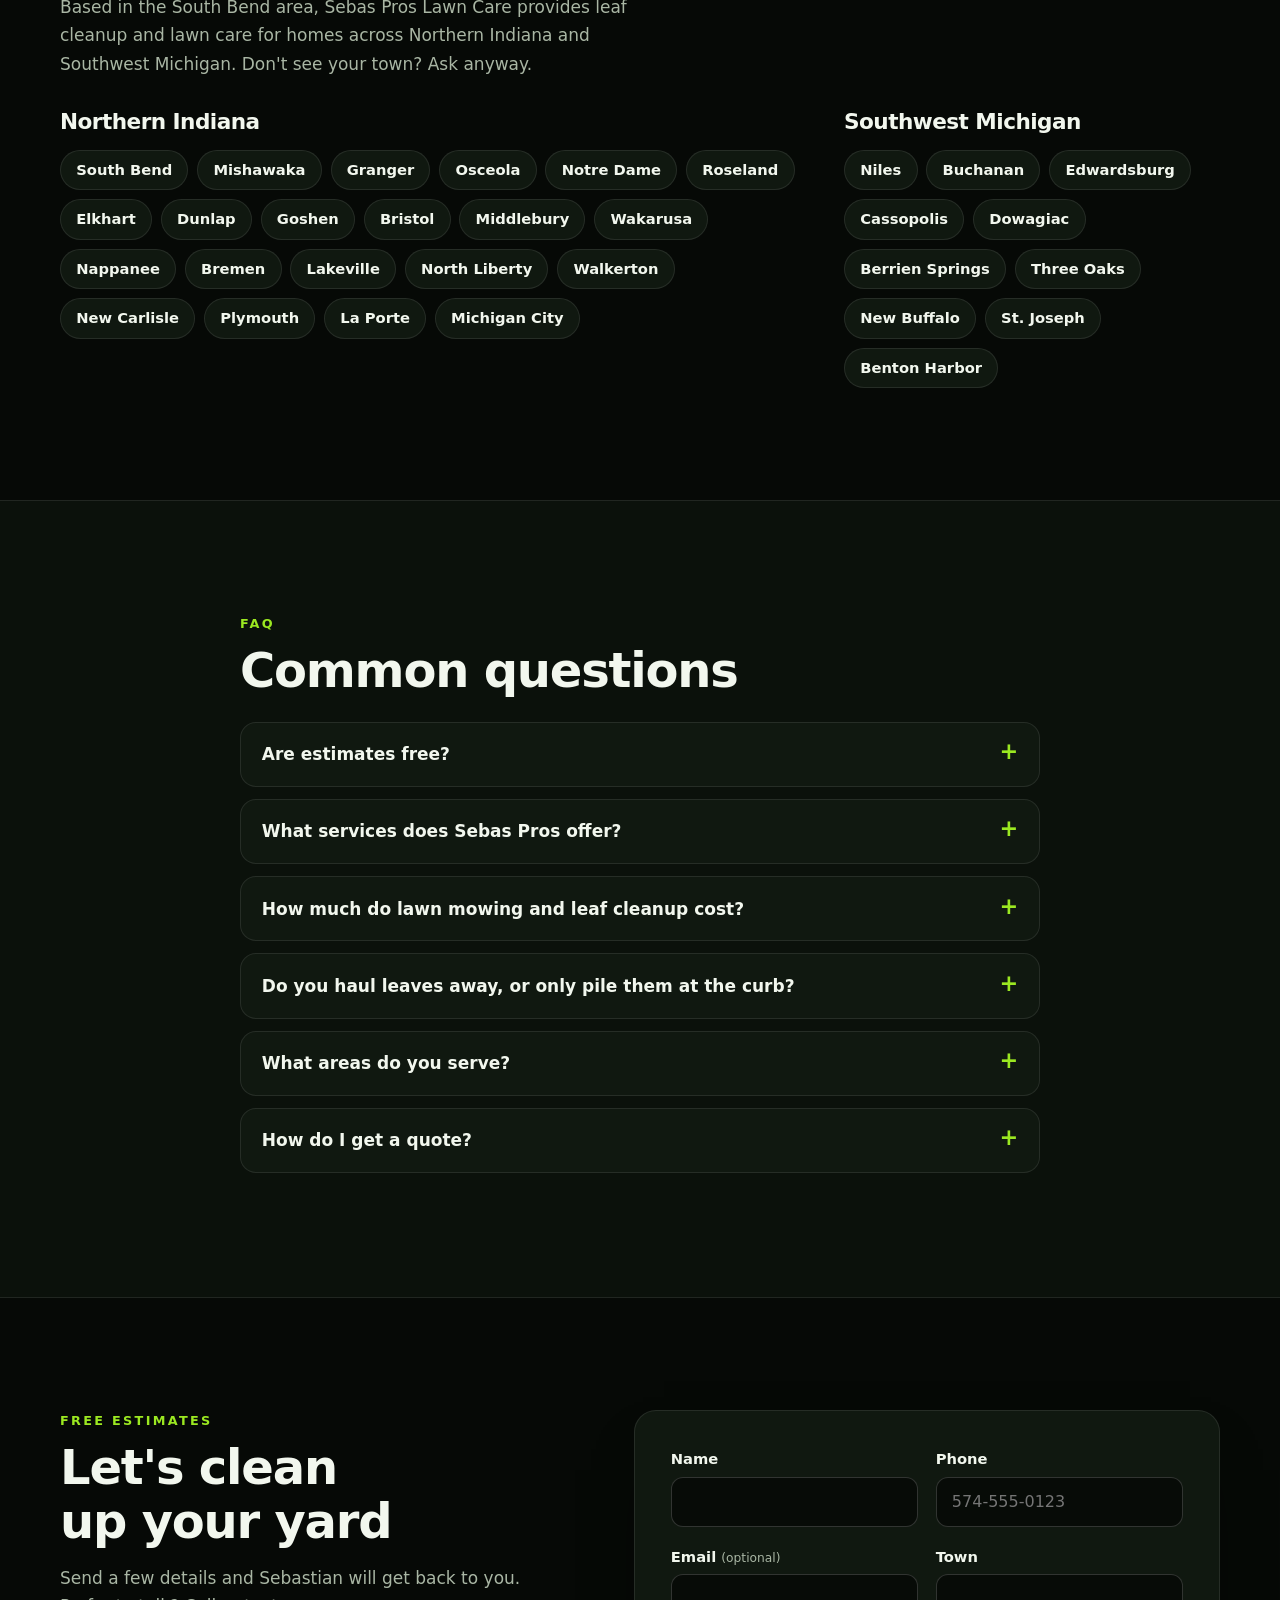
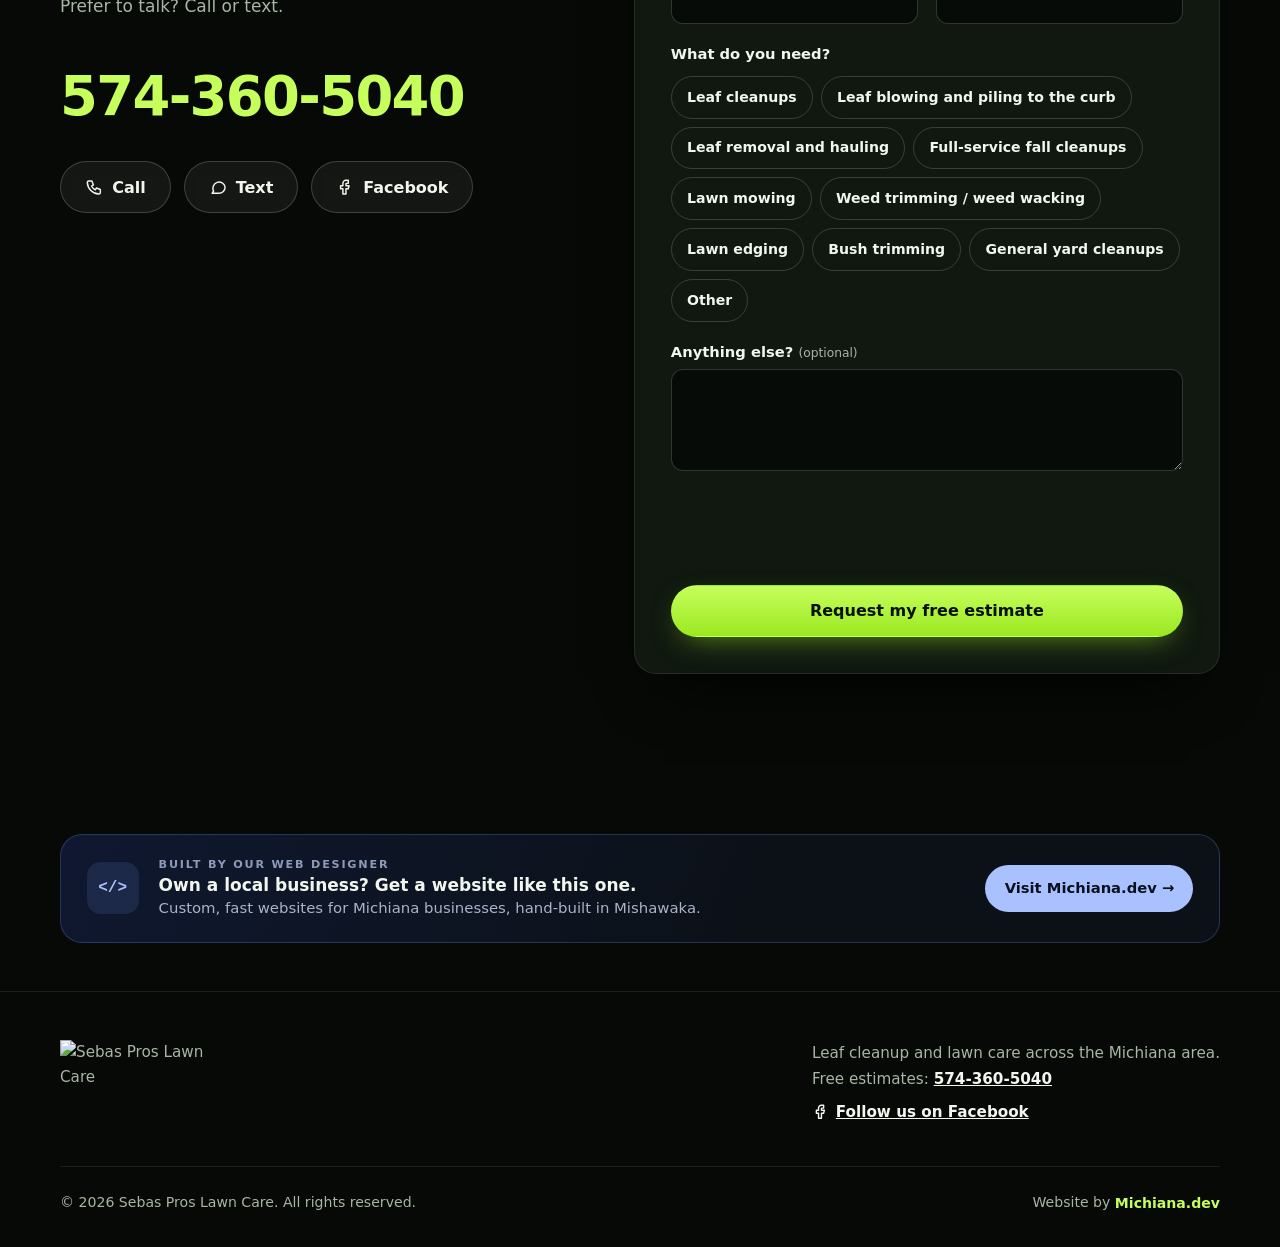
==== commit 714a2b42: "Speed up phone loading, add phone menu, and fix audit findings - Load reCAPTCHA only when the visito" ====
--- a/public/index.html
+++ b/public/index.html
@@ -35,25 +35,224 @@
 <link rel="apple-touch-icon" href="/apple-touch-icon.png">
 <link rel="manifest" href="/site.webmanifest">
 <link rel="preload" href="/fonts/jakarta.woff2" as="font" type="font/woff2" crossorigin>
-<link rel="stylesheet" href="/styles.css">
+<style>@font-face{font-family:Jakarta;src:url(/fonts/jakarta.woff2) format("woff2");font-weight:200 800;font-display:swap}
+:root{--bg:#060906;--bg2:#0b110b;--card:#101810;--line:#ffffff17;--text:#f2f7ee;--muted:#a9b6a4;--lime:#9be821;--lime2:#c6ff5c;--radius:22px;--nav:76px;color-scheme:dark}
+*,*::before,*::after{box-sizing:border-box;margin:0;padding:0}
+html{scroll-behavior:smooth;scroll-padding-top:calc(var(--nav) + 8px);-webkit-text-size-adjust:100%}
+body{font:400 1.0625rem/1.65 Jakarta,system-ui,sans-serif;background:var(--bg);color:var(--text);overflow-x:clip}
+img{max-width:100%;height:auto;display:block}
+a{color:inherit}
+:focus-visible{outline:3px solid var(--lime2);outline-offset:3px}
+h1,h2,h3,h4{line-height:1.12;letter-spacing:-.025em;text-wrap:balance}
+h1{font-size:clamp(2.5rem,7vw,4.75rem);font-weight:800}
+h1 em{font-style:italic;background:linear-gradient(100deg,var(--lime2),#5fbf12);-webkit-background-clip:text;background-clip:text;color:transparent;padding-right:.16em}
+h2{font-size:clamp(1.9rem,4.5vw,3rem);font-weight:800;margin-bottom:1.5rem}
+h3{font-size:1.35rem}
+h4{font-size:1.02rem;letter-spacing:-.01em}
+p{text-wrap:pretty}
+.wrap{width:min(1160px,100% - 2.5rem);margin-inline:auto}
+.narrow{width:min(800px,100% - 2.5rem)}
+.skip{position:absolute;left:-999px}.skip:focus{left:1rem;top:1rem;z-index:99;background:var(--lime);color:#000;padding:.6rem 1rem;border-radius:8px}
+svg{width:1.15em;height:1.15em;fill:none;stroke:currentColor;stroke-width:1.9;stroke-linecap:round;stroke-linejoin:round;flex:none}
+
+.nav{position:fixed;z-index:20;top:12px;left:50%;translate:-50% 0;width:min(1160px,100% - 1.5rem);display:flex;align-items:center;justify-content:space-between;gap:1rem;padding:.5rem .6rem .5rem 1.1rem;border:1px solid var(--line);border-radius:999px;background:#070b07b8;backdrop-filter:blur(16px) saturate(1.4);-webkit-backdrop-filter:blur(16px) saturate(1.4)}
+.brand img{width:92px}
+.menu summary{display:grid;place-items:center;width:44px;height:44px;border:1px solid #ffffff30;border-radius:50%;cursor:pointer;list-style:none}
+.menu summary::-webkit-details-marker{display:none}
+.menu summary span,.menu summary span::before,.menu summary span::after{display:block;width:18px;height:2px;border-radius:2px;background:var(--text);content:"";position:relative}
+.menu summary span::before{position:absolute;top:-6px}.menu summary span::after{position:absolute;top:6px}
+.menu[open] summary{border-color:var(--lime)}
+.nav .menu nav{display:grid;position:absolute;inset:calc(100% + 8px) 0 auto 0;gap:0;padding:.5rem;border:1px solid var(--line);border-radius:var(--radius);background:#070b07;box-shadow:0 24px 50px -20px #000}
+.menu nav a{padding:.85rem 1rem;border-radius:12px;color:var(--text);text-decoration:none;font-weight:700}
+.menu nav a:hover{background:#ffffff0f}
+.nav>nav{display:none;gap:1.75rem;font-size:.95rem;font-weight:600}
+.nav>nav a{text-decoration:none;color:var(--muted)}.nav>nav a:hover{color:var(--text)}
+
+.lang{display:inline-flex;align-items:center;gap:2px;margin-left:auto;padding:3px;border:1px solid #9be82155;border-radius:999px;font-size:.8rem;font-weight:800;white-space:nowrap}
+.lang a{display:grid;place-items:center;min-width:44px;min-height:44px;border-radius:999px;color:var(--muted);text-decoration:none}
+.lang a:hover{color:var(--text)}
+.lang a.active{background:var(--lime);color:#081004}
+.lang span{color:#ffffff40;font-weight:400}
+.btn{display:inline-flex;align-items:center;justify-content:center;gap:.55rem;min-height:52px;padding:.7rem 1.5rem;border:1px solid transparent;border-radius:999px;background:linear-gradient(180deg,var(--lime2),var(--lime));color:#081004;font:800 1rem/1.2 Jakarta,system-ui,sans-serif;text-decoration:none;cursor:pointer;box-shadow:0 10px 30px -12px #9be821aa;transition:translate .2s,box-shadow .2s}
+.btn:hover{translate:0 -2px;box-shadow:0 16px 34px -12px #9be821cc}
+.btn:disabled{opacity:.6;cursor:progress}
+.btn-sm{min-height:44px;padding:.5rem 1.1rem;font-size:.95rem}
+.btn-ghost{background:#ffffff0f;color:var(--text);border-color:#ffffff30;box-shadow:none;backdrop-filter:blur(8px)}
+.btn-ghost:hover{border-color:var(--lime);box-shadow:none}
+
+.hero{position:relative;isolation:isolate;min-height:min(100svh,920px);display:grid;align-items:center;padding:calc(var(--nav) + 3rem) 0 4rem}
+.hero-logo img{width:100%}
+.hero-bg,.hero-bg img{position:absolute;inset:0;width:100%;height:100%;object-fit:cover;z-index:-2}
+.hero::after{content:"";position:absolute;inset:0;z-index:-1;background:linear-gradient(180deg,#06090680,#06090640 35%,#060906b3 80%,var(--bg)),linear-gradient(90deg,#060906cc,#0609061a)}
+.hero-grid{display:grid;gap:2rem;align-items:center}
+.hero-logo{order:-1;width:min(380px,86%);margin-inline:auto;filter:drop-shadow(0 24px 40px #000c)}
+.eyebrow{display:inline-flex;align-items:center;gap:.6rem;padding:.4rem .95rem;margin-bottom:1.25rem;border:1px solid #9be82155;border-radius:999px;background:#0b1408cc;font-size:.82rem;font-weight:700;letter-spacing:.04em}
+.dot{width:8px;height:8px;border-radius:50%;background:var(--lime);box-shadow:0 0 0 4px #9be82133}
+.lead{margin:1.25rem 0 2rem;max-width:34rem;font-size:1.15rem;color:#dbe5d6}
+.actions{display:flex;flex-wrap:wrap;gap:.8rem}
+.ticks{display:flex;flex-wrap:wrap;gap:.5rem 1.5rem;margin-top:1.75rem;list-style:none;font-weight:600;font-size:.95rem}
+.ticks li::before{content:"✓";color:var(--lime);font-weight:800;margin-right:.45rem}
+
+.section{padding:clamp(4rem,9vw,7rem) 0}
+.alt{background:var(--bg2);border-block:1px solid var(--line)}
+.kicker{color:var(--lime);font-weight:800;font-size:.8rem;letter-spacing:.18em;text-transform:uppercase;margin-bottom:.6rem}
+.intro{color:var(--muted);max-width:38rem;margin:-.5rem 0 2rem}
+
+.cards{display:grid;gap:1.25rem}
+.card{display:flex;flex-direction:column;gap:1.5rem;padding:clamp(1.4rem,3vw,2.25rem);border:1px solid var(--line);border-radius:var(--radius);background:radial-gradient(120% 70% at 0 0,#9be8211f,transparent 60%),var(--card)}
+.card-head{display:flex;gap:1rem;align-items:flex-start}
+.card-head p{color:var(--muted);font-size:.97rem;margin-top:.3rem}
+.icon{display:grid;place-items:center;width:54px;height:54px;border-radius:16px;background:var(--lime);color:#081004;font-size:1.5rem;flex:none}
+.card ul{list-style:none;flex:1}
+.card li{padding:.85rem 0 .85rem 2rem;border-top:1px solid var(--line);position:relative}
+.card li::before{content:"✓";position:absolute;left:.2rem;top:.8rem;color:var(--lime);font-weight:800}
+.card li p{color:var(--muted);font-size:.94rem}
+.prices{display:grid;gap:1.25rem;align-items:start}
+.price{padding:clamp(1.4rem,3vw,2rem);border:1px solid var(--line);border-top:3px solid var(--lime);border-radius:var(--radius);background:var(--card)}
+.price p{color:var(--muted);font-size:.95rem;margin:.3rem 0 1.1rem}
+.price dl div{display:flex;justify-content:space-between;align-items:baseline;gap:1rem;padding:.8rem 0;border-top:1px solid var(--line)}
+.price dt{font-weight:600}
+.price dd{font-size:1.35rem;font-weight:800;color:var(--lime2);white-space:nowrap}
+.price-cta{margin-top:2rem}
+.link{color:var(--lime2);font-weight:800;text-decoration:none;align-self:flex-start;padding-block:.5rem}.link:hover{text-decoration:underline}
+
+figure{position:relative;overflow:hidden;border-radius:var(--radius);border:1px solid var(--line);background:var(--card)}
+figure picture,figure img{display:block;width:100%;height:100%;object-fit:cover}
+figure img{transition:scale .6s}figure:hover img{scale:1.04}
+.compare{display:grid;gap:1rem;margin-bottom:1rem}
+.compare figure{aspect-ratio:4/3}
+figcaption{position:absolute;left:1rem;top:1rem;padding:.3rem .9rem;border-radius:999px;background:#000b;backdrop-filter:blur(8px);font-weight:800;font-size:.8rem;letter-spacing:.1em;text-transform:uppercase}
+figcaption.after{background:var(--lime);color:#081004}
+.gallery{display:grid;grid-template-columns:1fr 1fr;grid-auto-rows:150px;gap:1rem}
+.gallery .tall{grid-row:span 2}.gallery .wide{grid-column:span 2;grid-row:span 2}
+
+.about{display:grid;gap:2.5rem;align-items:center}
+.about p{color:var(--muted)}.about p+p{margin-top:1rem}
+.steps{list-style:none;counter-reset:s;display:grid;gap:1rem}
+.steps li{counter-increment:s;position:relative;padding:1.3rem 1.3rem 1.3rem 5rem;border:1px solid var(--line);border-radius:var(--radius);background:var(--card)}
+.steps li::before{content:counter(s);position:absolute;left:1.3rem;top:1.3rem;display:grid;place-items:center;width:42px;height:42px;border-radius:50%;border:2px solid var(--lime);color:var(--lime2);font-weight:800}
+
+.areas{display:grid;gap:2rem}
+.area h3{margin-bottom:1rem}
+.towns{display:flex;flex-wrap:wrap;gap:.55rem;list-style:none}
+.towns li{padding:.45rem .95rem;border:1px solid var(--line);border-radius:999px;background:var(--card);font-size:.92rem;font-weight:600}
+
+details{border:1px solid var(--line);border-radius:16px;background:var(--card);margin-bottom:.75rem}
+summary{display:flex;justify-content:space-between;gap:1rem;padding:1.1rem 1.3rem;font-weight:700;cursor:pointer;list-style:none}
+summary::-webkit-details-marker{display:none}
+summary::after{content:"+";color:var(--lime);font-size:1.4rem;line-height:1}
+details[open] summary::after{content:"−"}
+details p{padding:0 1.3rem 1.2rem;color:var(--muted)}
+.nav .menu{order:1;margin:0;border:0;border-radius:0;background:none}
+.nav .menu summary{display:grid;place-items:center;justify-content:center;padding:0}
+.nav .menu summary::after{content:none}
+.nav>.btn{order:2}
+
+.contact{display:grid;gap:2.5rem;align-items:start}
+.big-phone{display:block;font-size:clamp(2.2rem,6vw,3.4rem);font-weight:800;color:var(--lime2);text-decoration:none;letter-spacing:-.03em;margin-bottom:1.2rem}
+.form{display:grid;gap:1.1rem;padding:clamp(1.25rem,3vw,2.25rem);border:1px solid var(--line);border-radius:var(--radius);background:var(--card);box-shadow:0 30px 60px -30px #000}
+.row{display:grid;gap:1.1rem}
+label{display:grid;gap:.35rem;font-weight:700;font-size:.92rem;min-width:0}
+small{font-weight:500;color:var(--muted)}
+input,textarea{width:100%;min-height:50px;padding:.75rem .95rem;border:1px solid #ffffff2b;border-radius:12px;background:#070b07;color:var(--text);font:500 1rem Jakarta,system-ui,sans-serif}
+input:focus,textarea:focus{border-color:var(--lime);outline:2px solid #9be82155;outline-offset:0}
+textarea{resize:vertical}
+fieldset{border:0;min-width:0}
+legend{font-weight:700;font-size:.92rem;margin-bottom:.6rem}
+.chips{display:flex;flex-wrap:wrap;gap:.5rem}
+.chip{display:block;position:relative;cursor:pointer}
+.chip input{position:absolute;opacity:0;width:100%;height:100%;min-height:0;cursor:pointer}
+.chip span{display:block;padding:.55rem .95rem;border:1px solid #ffffff2b;border-radius:999px;font-size:.88rem;font-weight:600;pointer-events:none}
+.chip input:checked+span{background:var(--lime);border-color:var(--lime);color:#081004}
+.chip input:focus-visible+span{outline:3px solid var(--lime2);outline-offset:2px}
+.hp{position:absolute;left:-9999px}
+[hidden]{display:none!important}
+.sent{justify-items:center;text-align:center;padding-block:4rem}
+.sent p{color:var(--muted);max-width:26rem}
+.sent a{color:var(--text);font-weight:700;white-space:nowrap}
+.sent-mark{display:grid;place-items:center;width:68px;height:68px;border-radius:50%;background:var(--lime);color:#081004;font-size:2rem;font-weight:800}
+.reset{min-height:44px;border:0;background:none;color:var(--lime2);font:800 1rem Jakarta,system-ui,sans-serif;text-decoration:underline;text-underline-offset:4px;cursor:pointer}
+.status:empty{display:none}
+.captcha{min-height:78px}
+@media (max-width:379px){.nav{gap:.4rem;padding-left:.7rem}.nav .brand img{width:72px}.lang a{min-width:38px}.dock a{font-size:.85rem;gap:.25rem}.captcha{scale:.85;transform-origin:left}}
+.status{font-weight:700;color:var(--lime2)}.status.error{color:#ffb4a8}
+
+.promo{padding:3rem 0}
+.promo-card{display:flex;flex-wrap:wrap;align-items:center;gap:1.25rem;padding:1.4rem 1.6rem;border-radius:var(--radius);border:1px solid #7aa2ff3d;background:linear-gradient(110deg,#0f1830,#0c1118 60%);text-decoration:none;transition:border-color .2s}
+.promo-card:hover{border-color:#7aa2ffaa}
+.promo-mark{display:grid;place-items:center;width:52px;height:52px;border-radius:14px;background:#7aa2ff1f;color:#a9c2ff;font:800 1rem ui-monospace,monospace}
+.promo-text{flex:1 1 280px;display:grid;line-height:1.45}
+.promo-text small{font-size:.7rem;letter-spacing:.16em;text-transform:uppercase;color:#8e9bb8;font-weight:700}
+.promo-text>span{color:#aab4c8;font-size:.93rem}
+.promo-cta{padding:.7rem 1.2rem;border-radius:999px;background:#a9c2ff;color:#0a1020;font-weight:800;font-size:.92rem}
+
+footer{border-top:1px solid var(--line);padding:3rem 0 2rem;color:var(--muted);font-size:.95rem}
+.foot{display:flex;flex-wrap:wrap;gap:1.5rem;align-items:center;justify-content:space-between;padding-bottom:2rem}
+.foot img{width:180px}
+.foot a{color:var(--text);font-weight:700}
+.foot .social{display:inline-flex;align-items:center;gap:.4rem;padding-block:.5rem}
+.foot-base{display:flex;flex-wrap:wrap;gap:.5rem 2rem;justify-content:space-between;border-top:1px solid var(--line);padding-top:1.5rem;font-size:.88rem}
+.credit{color:var(--lime2);font-weight:800;text-decoration:none;padding:.35rem 0}.credit:hover{text-decoration:underline}
+
+.dock{position:fixed;z-index:20;inset:auto 10px calc(10px + env(safe-area-inset-bottom)) 10px;display:grid;grid-template-columns:1fr 1fr 1.6fr;gap:6px;padding:6px;border:1px solid var(--line);border-radius:999px;background:#070b07e0;backdrop-filter:blur(16px);-webkit-backdrop-filter:blur(16px);transition:translate .25s,visibility .25s}
+.dock a{display:flex;align-items:center;justify-content:center;gap:.4rem;min-height:48px;border-radius:999px;font-weight:800;font-size:.95rem;text-decoration:none;background:#ffffff0f}
+.dock .primary{background:var(--lime);color:#081004}
+.dock.hide{translate:0 150%;visibility:hidden}
+
+.thanks{min-height:100svh;display:grid;place-content:center;justify-items:center;text-align:center;gap:1.25rem;padding:2rem}
+.thanks img{width:min(340px,80%)}
+
+@media (max-width:759px){.hero-logo{width:min(290px,76%)}footer{padding-bottom:6.5rem}.nav .btn span{display:none}.nav .btn{width:44px;padding:0}.hero{padding-top:calc(var(--nav) + 1.5rem)}}
+@media (min-width:760px){
+  .nav .brand img{width:104px}
+  .cards,.row,.compare,.areas{grid-template-columns:1fr 1fr}
+  .areas{grid-template-columns:2fr 1fr}
+  .prices{grid-template-columns:repeat(3,1fr);gap:1rem}
+  .price{padding:1.4rem}
+  .gallery{grid-template-columns:repeat(4,1fr);grid-auto-rows:200px}
+  .gallery .wide{grid-column:span 1;grid-row:span 2}
+  .dock{display:none}
+}
+@media (min-width:960px){
+  .nav>nav{display:flex}
+  .menu{display:none}
+  .hero-grid{grid-template-columns:1.1fr .9fr}
+  .hero-logo{order:0;width:100%}
+  .about,.contact{grid-template-columns:1fr 1.15fr;gap:4rem}
+}
+@supports (animation-timeline:view()){
+  @media (prefers-reduced-motion:no-preference){
+    .reveal{animation:rise linear both;animation-timeline:view();animation-range:entry 0% entry 35%}
+    @keyframes rise{from{opacity:0;translate:0 36px}}
+  }
+}
+@media (prefers-reduced-motion:reduce){html{scroll-behavior:auto}*{transition:none!important}}
+</style>
 <script src="/main.js" defer></script>
 <script type="application/ld+json">{"@context":"https://schema.org","@graph":[{"@type":"LocalBusiness","@id":"https://sebaspros.com/#business","name":"Sebas Pros Lawn Care","alternateName":"Sebas Pros","url":"https://sebaspros.com/","telephone":"+15743605040","sameAs":["https://www.facebook.com/profile.php?id=61596584897221"],"description":"Professional, affordable leaf cleanups and lawn care in South Bend, Indiana, and surrounding Michiana towns. Mowing from $40. Free estimates: 574-360-5040.","image":"https://sebaspros.com/share.jpg","logo":"https://sebaspros.com/img/logo-640.png","areaServed":[{"@type":"City","name":"South Bend, IN"},{"@type":"City","name":"Mishawaka, IN"},{"@type":"City","name":"Granger, IN"},{"@type":"City","name":"Osceola, IN"},{"@type":"City","name":"Notre Dame, IN"},{"@type":"City","name":"Roseland, IN"},{"@type":"City","name":"Elkhart, IN"},{"@type":"City","name":"Dunlap, IN"},{"@type":"City","name":"Goshen, IN"},{"@type":"City","name":"Bristol, IN"},{"@type":"City","name":"Middlebury, IN"},{"@type":"City","name":"Wakarusa, IN"},{"@type":"City","name":"Nappanee, IN"},{"@type":"City","name":"Bremen, IN"},{"@type":"City","name":"Lakeville, IN"},{"@type":"City","name":"North Liberty, IN"},{"@type":"City","name":"Walkerton, IN"},{"@type":"City","name":"New Carlisle, IN"},{"@type":"City","name":"Plymouth, IN"},{"@type":"City","name":"La Porte, IN"},{"@type":"City","name":"Michigan City, IN"},{"@type":"City","name":"Niles, MI"},{"@type":"City","name":"Buchanan, MI"},{"@type":"City","name":"Edwardsburg, MI"},{"@type":"City","name":"Cassopolis, MI"},{"@type":"City","name":"Dowagiac, MI"},{"@type":"City","name":"Berrien Springs, MI"},{"@type":"City","name":"Three Oaks, MI"},{"@type":"City","name":"New Buffalo, MI"},{"@type":"City","name":"St. Joseph, MI"},{"@type":"City","name":"Benton Harbor, MI"},{"@type":"Place","name":"Michiana"}],"knowsAbout":["Leaf cleanups","Leaf blowing and piling to the curb","Leaf removal and hauling","Full-service fall cleanups","Lawn mowing","Weed trimming / weed wacking","Lawn edging","Bush trimming","General yard cleanups"],"hasOfferCatalog":{"@type":"OfferCatalog","name":"Lawn care and leaf services","itemListElement":[{"@type":"OfferCatalog","name":"Leaf Services","itemListElement":[{"@type":"Offer","itemOffered":{"@type":"Service","name":"Leaf cleanups","description":"Leaves cleared from lawns, beds and walkways."}},{"@type":"Offer","itemOffered":{"@type":"Service","name":"Leaf blowing and piling to the curb","description":"Blown into neat piles at the curb for pickup."},"priceSpecification":{"@type":"PriceSpecification","priceCurrency":"USD","minPrice":60}},{"@type":"Offer","itemOffered":{"@type":"Service","name":"Leaf removal and hauling","description":"Collected and hauled away for you."},"priceSpecification":{"@type":"PriceSpecification","priceCurrency":"USD","minPrice":80}},{"@type":"Offer","itemOffered":{"@type":"Service","name":"Full-service fall cleanups","description":"The whole yard readied for winter."}}]},{"@type":"OfferCatalog","name":"Lawn Care Services","itemListElement":[{"@type":"Offer","itemOffered":{"@type":"Service","name":"Lawn mowing","description":"A clean, even cut."},"priceSpecification":{"@type":"PriceSpecification","priceCurrency":"USD","minPrice":40}},{"@type":"Offer","itemOffered":{"@type":"Service","name":"Weed trimming / weed wacking","description":"Tidy fence lines, posts, trees and foundations."}},{"@type":"Offer","itemOffered":{"@type":"Service","name":"Lawn edging","description":"Crisp borders along drives and sidewalks."}},{"@type":"Offer","itemOffered":{"@type":"Service","name":"Bush trimming","description":"Shrubs shaped and cut back."}},{"@type":"Offer","itemOffered":{"@type":"Service","name":"General yard cleanups","description":"Sticks, debris and overgrowth cleared out."}}]}]},"contactPoint":{"@type":"ContactPoint","telephone":"+15743605040","contactType":"Free estimates"}},{"@type":"WebSite","@id":"https://sebaspros.com/#website","url":"https://sebaspros.com/","name":"Sebas Pros Lawn Care","publisher":{"@id":"https://sebaspros.com/#business"}},{"@type":"FAQPage","@id":"https://sebaspros.com/#faq","inLanguage":"en","mainEntity":[{"@type":"Question","name":"Are estimates free?","acceptedAnswer":{"@type":"Answer","text":"Yes. Estimates are always free. Call or text 574-360-5040, or send the form on this page."}},{"@type":"Question","name":"What services does Sebas Pros offer?","acceptedAnswer":{"@type":"Answer","text":"Leaf cleanups, leaf blowing and piling to the curb, leaf removal and hauling, full-service fall cleanups, lawn mowing, weed trimming, lawn edging, bush trimming and general yard cleanups."}},{"@type":"Question","name":"How much do lawn mowing and leaf cleanup cost?","acceptedAnswer":{"@type":"Answer","text":"Starting prices. Lawn Mowing: small yards $40+, medium yards $50+, large yards $65+. Leaf Blowing: small yards $60+, medium yards $100+, large yards $150+, very large yards $200\u2013$500+. Leaf Removal: all yard sizes $80+. Estimates are free."}},{"@type":"Question","name":"Do you haul leaves away, or only pile them at the curb?","acceptedAnswer":{"@type":"Answer","text":"Both. Choose curbside piles for municipal pickup, or have the leaves removed and hauled away."}},{"@type":"Question","name":"What areas do you serve?","acceptedAnswer":{"@type":"Answer","text":"South Bend, Indiana, and surrounding areas across Michiana, including Mishawaka, Granger, Osceola, Elkhart, Goshen and nearby towns in Northern Indiana, plus Niles, Buchanan, Edwardsburg and other Southwest Michigan communities. If you don't see your town, just ask."}},{"@type":"Question","name":"How do I get a quote?","acceptedAnswer":{"@type":"Answer","text":"Tell us your town and what your yard needs using the form, or call or text 574-360-5040."}}]}]}</script>
 </head>
 <body>
 <a class="skip" href="#main">Skip to content</a>
 <header class="nav">
-  <a class="brand" href="#top" aria-label="Sebas Pros Lawn Care home"><img src="/img/logo-360.webp" alt="" width="360" height="189"></a>
+  <a class="brand" href="#top" aria-label="Sebas Pros Lawn Care home"><picture><source type="image/avif" srcset="/img/logo-240.avif"><img src="/img/logo-240.webp" alt="" width="240" height="126"></picture></a>
   <nav aria-label="Main"><a href="#services">Services</a><a href="#pricing">Pricing</a><a href="#work">Our Work</a><a href="#areas">Areas</a><a href="#faq">FAQ</a></nav>
-  <div class="lang" role="group" aria-label="Language selector"><a href="/" hreflang="en" lang="en" aria-label="English" class="active" aria-current="true">EN</a><span aria-hidden="true">|</span><a href="/es/" hreflang="es" lang="es" aria-label="Español">ES</a></div>
-  <a class="btn btn-sm" href="tel:+15743605040"><svg viewBox="0 0 24 24" aria-hidden="true"><path d="M5 4h4l2 5-2.5 1.5a11 11 0 0 0 5 5L15 13l5 2v4a2 2 0 0 1-2 2A16 16 0 0 1 3 6a2 2 0 0 1 2-2Z"/></svg><span>574-360-5040</span></a>
+  <details class="menu"><summary aria-label="Menu"><span></span></summary><nav aria-label="Menu"><a href="#services">Services</a><a href="#pricing">Pricing</a><a href="#work">Our Work</a><a href="#areas">Areas</a><a href="#faq">FAQ</a></nav></details>
+  <div class="lang" role="group" aria-label="Language selector"><a href="/" hreflang="en" lang="en" aria-label="EN, English" class="active" aria-current="true">EN</a><span aria-hidden="true">|</span><a href="/es/" hreflang="es" lang="es" aria-label="ES, Español">ES</a></div>
+  <a class="btn btn-sm" href="tel:+15743605040" aria-label="Call 574-360-5040"><svg viewBox="0 0 24 24" aria-hidden="true"><path d="M5 4h4l2 5-2.5 1.5a11 11 0 0 0 5 5L15 13l5 2v4a2 2 0 0 1-2 2A16 16 0 0 1 3 6a2 2 0 0 1 2-2Z"/></svg><span>574-360-5040</span></a>
 </header>
 
 <main id="main">
 <section class="hero" id="top">
-  <picture class="hero-bg"><source type="image/avif" srcset="/img/hero-640.avif 640w, /img/hero-1024.avif 1024w, /img/hero-1600.avif 1600w, /img/hero-2048.avif 2048w" sizes="100vw"><source type="image/webp" srcset="/img/hero-640.webp 640w, /img/hero-1024.webp 1024w, /img/hero-1600.webp 1600w, /img/hero-2048.webp 2048w" sizes="100vw"><img src="/img/hero-2048.webp" alt="Freshly mowed yard with mature trees in a Michiana neighborhood on a sunny fall day" width="2048" height="1536" fetchpriority="high"></picture>
+  <picture class="hero-bg">
+    <source media="(max-width: 759px)" type="image/avif" srcset="/img/hero-m-640.avif 640w, /img/hero-m-900.avif 900w" sizes="100vw">
+    <source media="(max-width: 759px)" type="image/webp" srcset="/img/hero-m-640.webp 640w, /img/hero-m-900.webp 900w" sizes="100vw">
+    <source type="image/avif" srcset="/img/hero-640.avif 640w, /img/hero-1024.avif 1024w, /img/hero-1600.avif 1600w, /img/hero-2048.avif 2048w" sizes="100vw">
+    <source type="image/webp" srcset="/img/hero-640.webp 640w, /img/hero-1024.webp 1024w, /img/hero-1600.webp 1600w, /img/hero-2048.webp 2048w" sizes="100vw">
+    <img src="/img/hero-1600.webp" alt="Freshly mowed yard with mature trees in a Michiana neighborhood on a sunny fall day" width="2048" height="1536" fetchpriority="high">
+  </picture>
   <div class="wrap hero-grid">
     <div>
-      <p class="eyebrow"><span class="dot"></span>Now booking fall leaf cleanups</p>
+      <p class="eyebrow"><span class="dot"></span>Now booking in South Bend and Michiana</p>
       <h1>Leaf cleanup &amp; lawn care in <em>South Bend</em></h1>
       <p class="lead">Professional, affordable leaf cleanups, plus mowing, weed trimming, edging and bush trimming. Serving South Bend, Mishawaka, Elkhart and surrounding Michiana towns.</p>
       <div class="actions">
@@ -62,7 +261,7 @@
       </div>
       <ul class="ticks"><li>Free estimates</li><li>Locally owned</li><li>Leaf hauling available</li></ul>
     </div>
-    <img class="hero-logo" src="/img/logo-960.webp" srcset="/img/logo-640.webp 640w, /img/logo-960.webp 960w" sizes="(min-width: 960px) 480px, 80vw" alt="Sebas Pros Lawn Care logo" width="960" height="504">
+    <picture class="hero-logo"><source type="image/avif" srcset="/img/logo-240.avif 240w, /img/logo-360.avif 360w, /img/logo-640.avif 640w, /img/logo-960.avif 960w" sizes="(min-width: 960px) 480px, 290px"><img src="/img/logo-640.webp" srcset="/img/logo-240.webp 240w, /img/logo-360.webp 360w, /img/logo-640.webp 640w, /img/logo-960.webp 960w" sizes="(min-width: 960px) 480px, 290px" alt="Sebas Pros Lawn Care logo" width="960" height="504" fetchpriority="high"></picture>
   </div>
 </section>
 
@@ -192,7 +391,7 @@
       </div>
       <fieldset><legend>What do you need?</legend><div class="chips"><label class="chip"><input type="checkbox" name="services[]" value="Leaf cleanups"><span>Leaf cleanups</span></label><label class="chip"><input type="checkbox" name="services[]" value="Leaf blowing and piling to the curb"><span>Leaf blowing and piling to the curb</span></label><label class="chip"><input type="checkbox" name="services[]" value="Leaf removal and hauling"><span>Leaf removal and hauling</span></label><label class="chip"><input type="checkbox" name="services[]" value="Full-service fall cleanups"><span>Full-service fall cleanups</span></label><label class="chip"><input type="checkbox" name="services[]" value="Lawn mowing"><span>Lawn mowing</span></label><label class="chip"><input type="checkbox" name="services[]" value="Weed trimming / weed wacking"><span>Weed trimming / weed wacking</span></label><label class="chip"><input type="checkbox" name="services[]" value="Lawn edging"><span>Lawn edging</span></label><label class="chip"><input type="checkbox" name="services[]" value="Bush trimming"><span>Bush trimming</span></label><label class="chip"><input type="checkbox" name="services[]" value="General yard cleanups"><span>General yard cleanups</span></label><label class="chip"><input type="checkbox" name="services[]" value="Other"><span>Other</span></label></div></fieldset>
       <label><span>Anything else? <small>(optional)</small></span><textarea name="message" rows="4" maxlength="2000"></textarea></label>
-      <div class="captcha" data-netlify-recaptcha="true"></div>
+      <div class="captcha"><template><div data-netlify-recaptcha="true"></div></template></div>
       <button class="btn" type="submit">Request my free estimate</button>
       <p class="status" role="status" aria-live="polite"></p>
     </form>
@@ -219,7 +418,7 @@
 
 <footer>
   <div class="wrap foot">
-    <img src="/img/logo-360.webp" alt="Sebas Pros Lawn Care" width="360" height="189" loading="lazy">
+    <picture><source type="image/avif" srcset="/img/logo-360.avif"><img src="/img/logo-360.webp" alt="Sebas Pros Lawn Care" width="360" height="189" loading="lazy"></picture>
     <p>Leaf cleanup and lawn care across the Michiana area.<br>Free estimates: <a href="tel:+15743605040">574-360-5040</a><br><a class="social" href="https://www.facebook.com/profile.php?id=61596584897221" target="_blank" rel="noopener"><svg viewBox="0 0 24 24" aria-hidden="true"><path d="M15 3h-2a4 4 0 0 0-4 4v3H6v4h3v7h4v-7h3l1-4h-4V7.5A.5.5 0 0 1 13.5 7H16V3Z"/></svg>Follow us on Facebook</a></p>
   </div>
   <div class="wrap foot-base">
